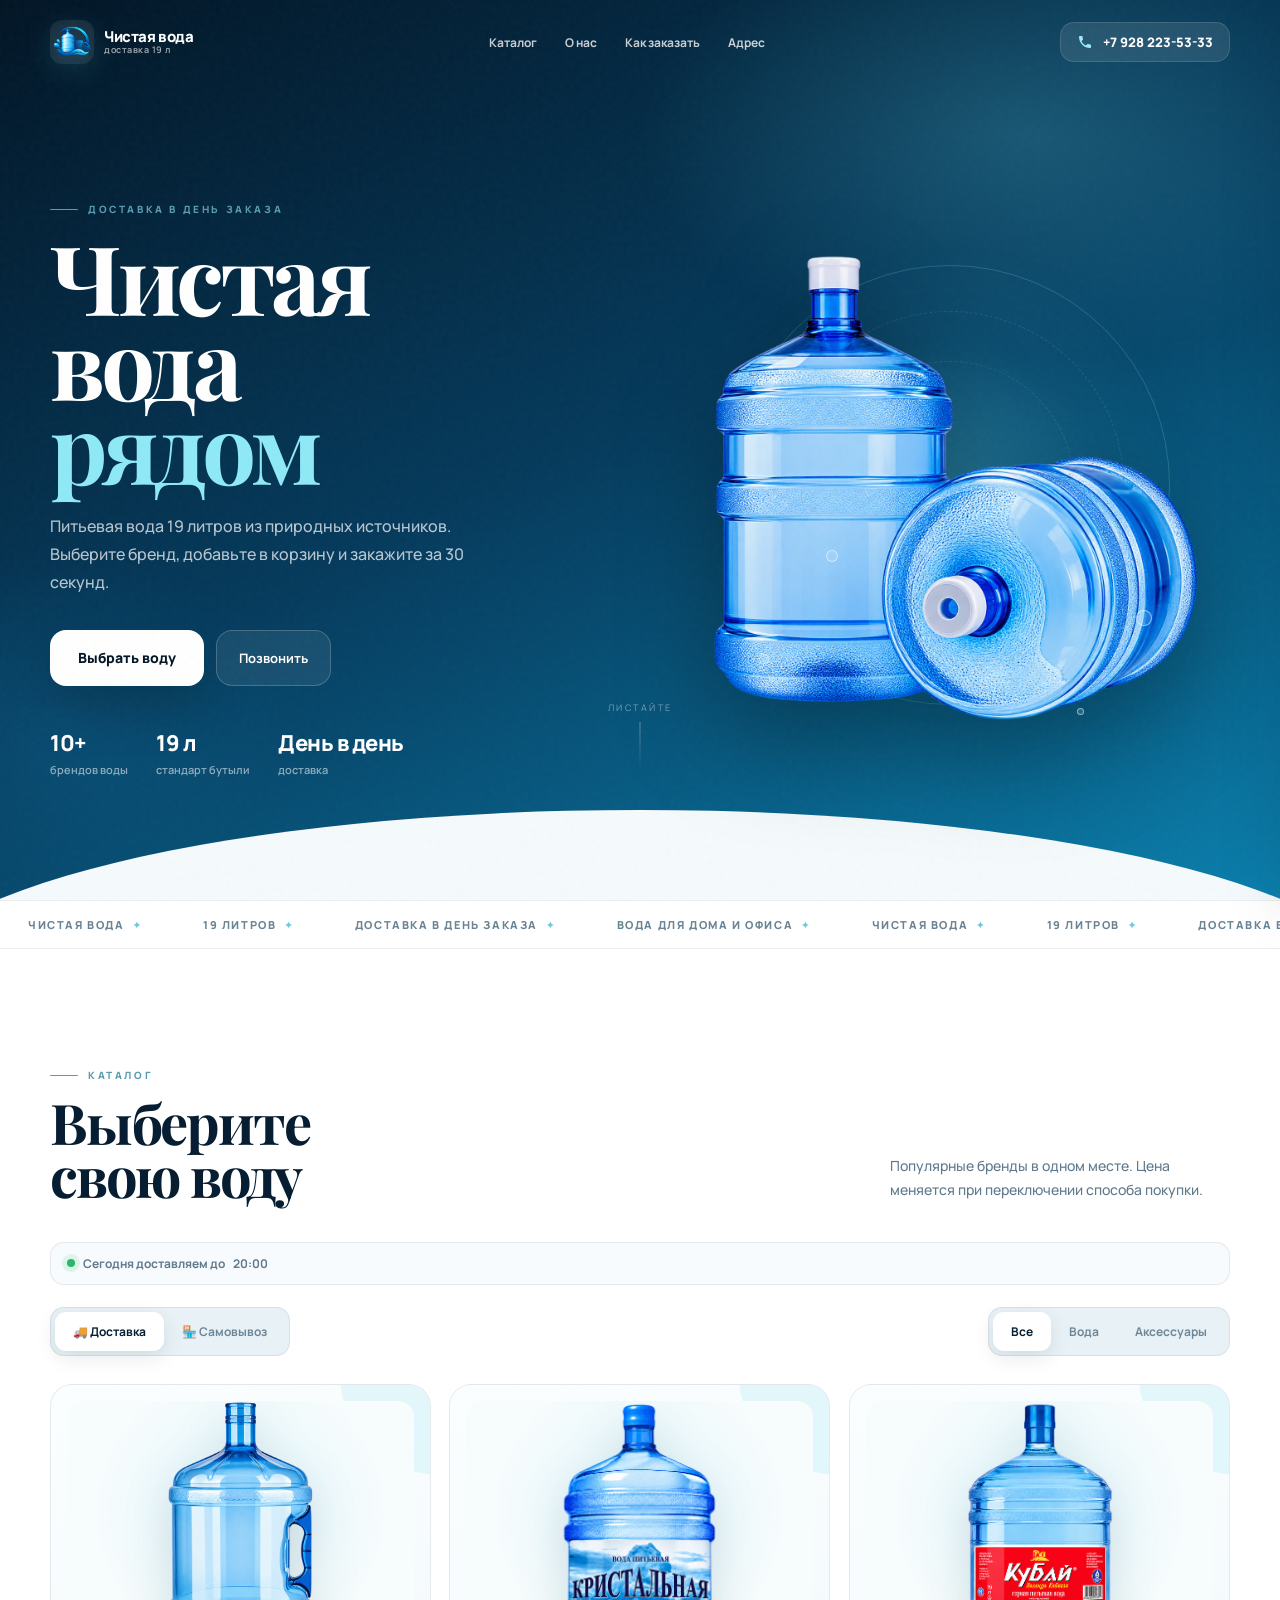
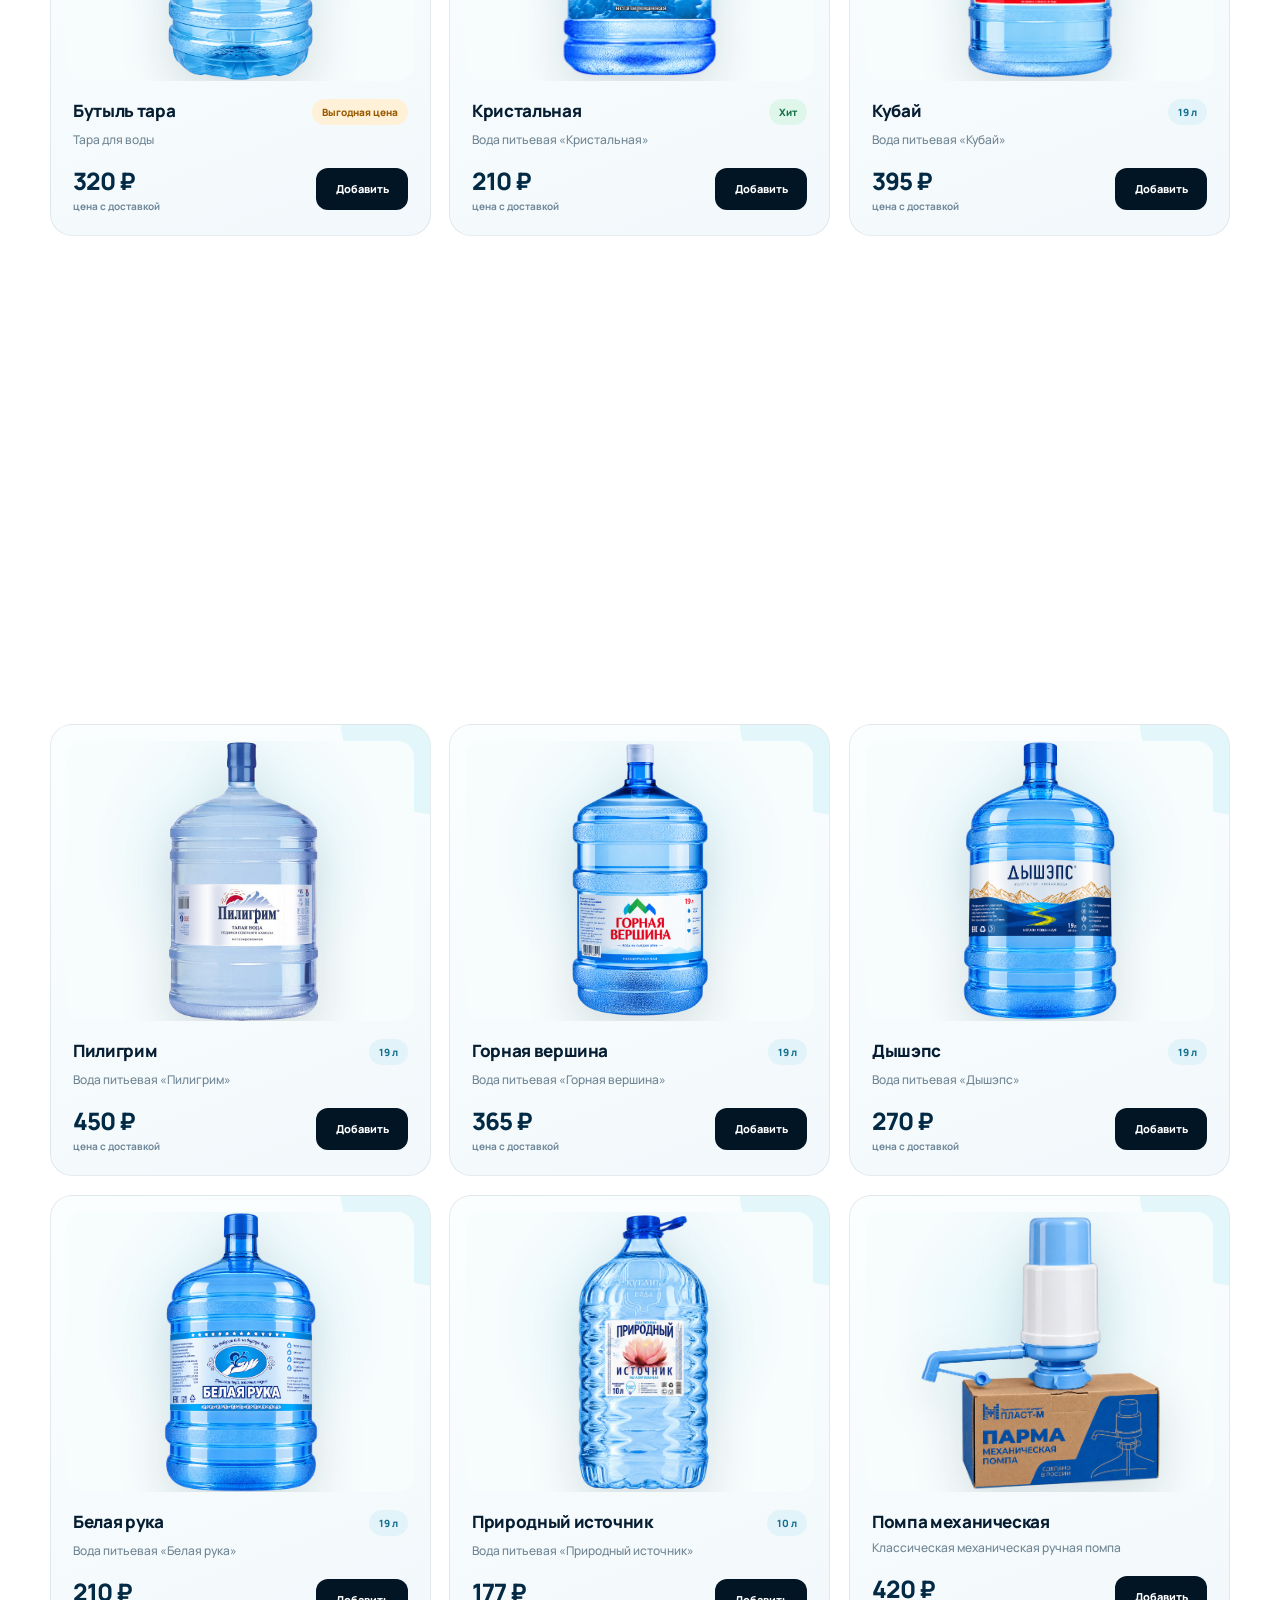
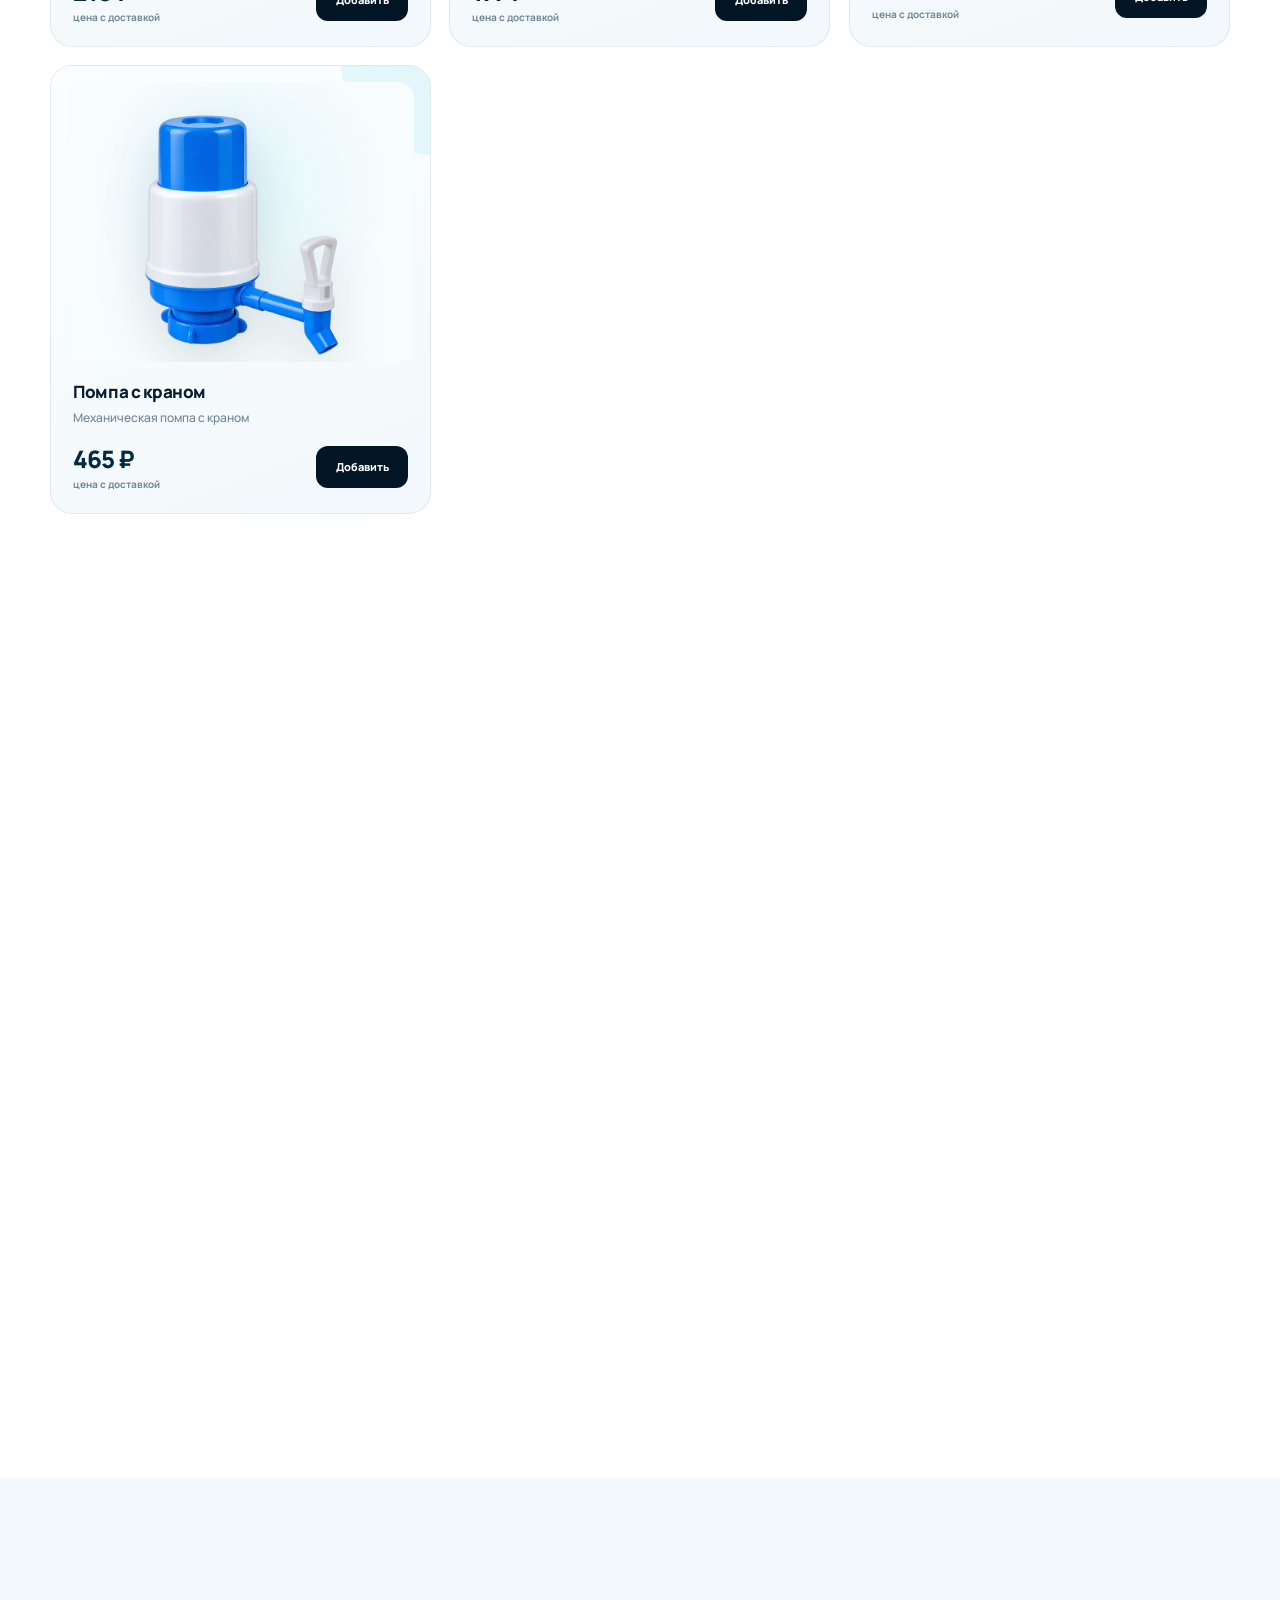
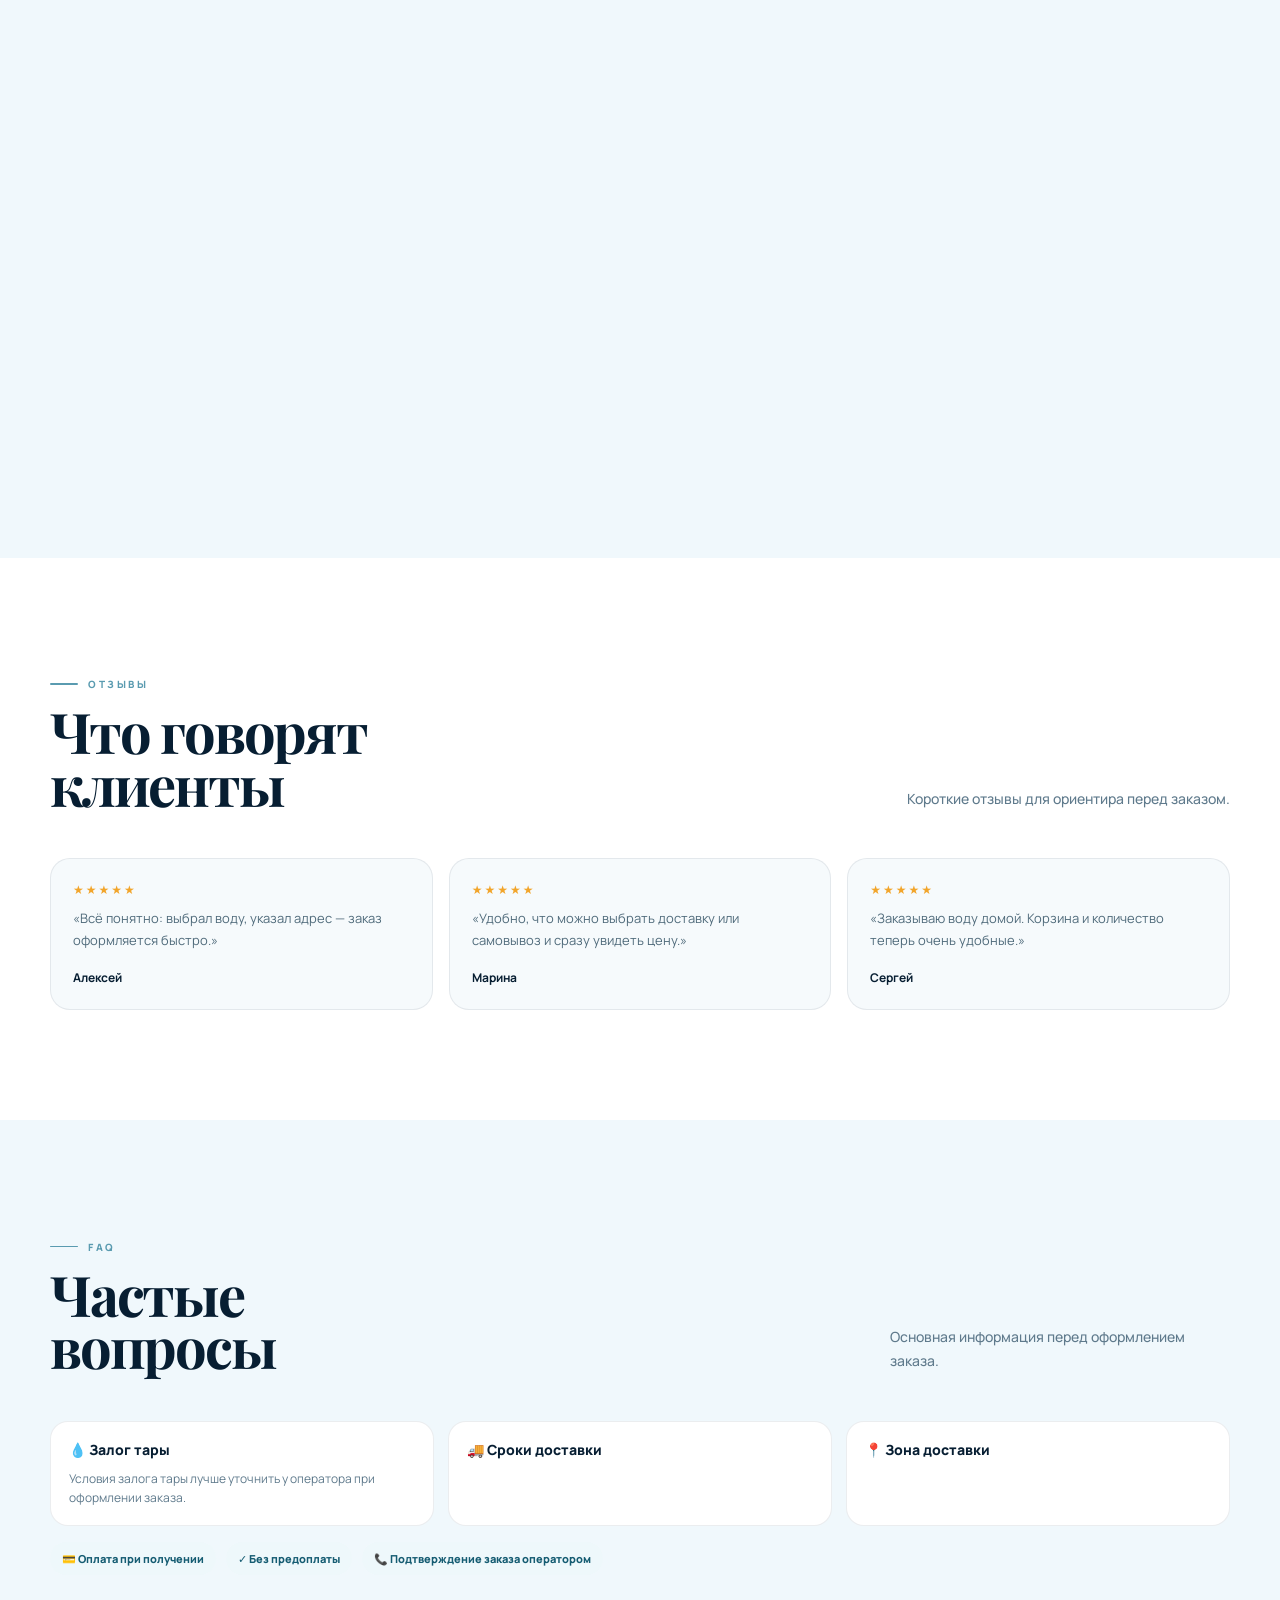
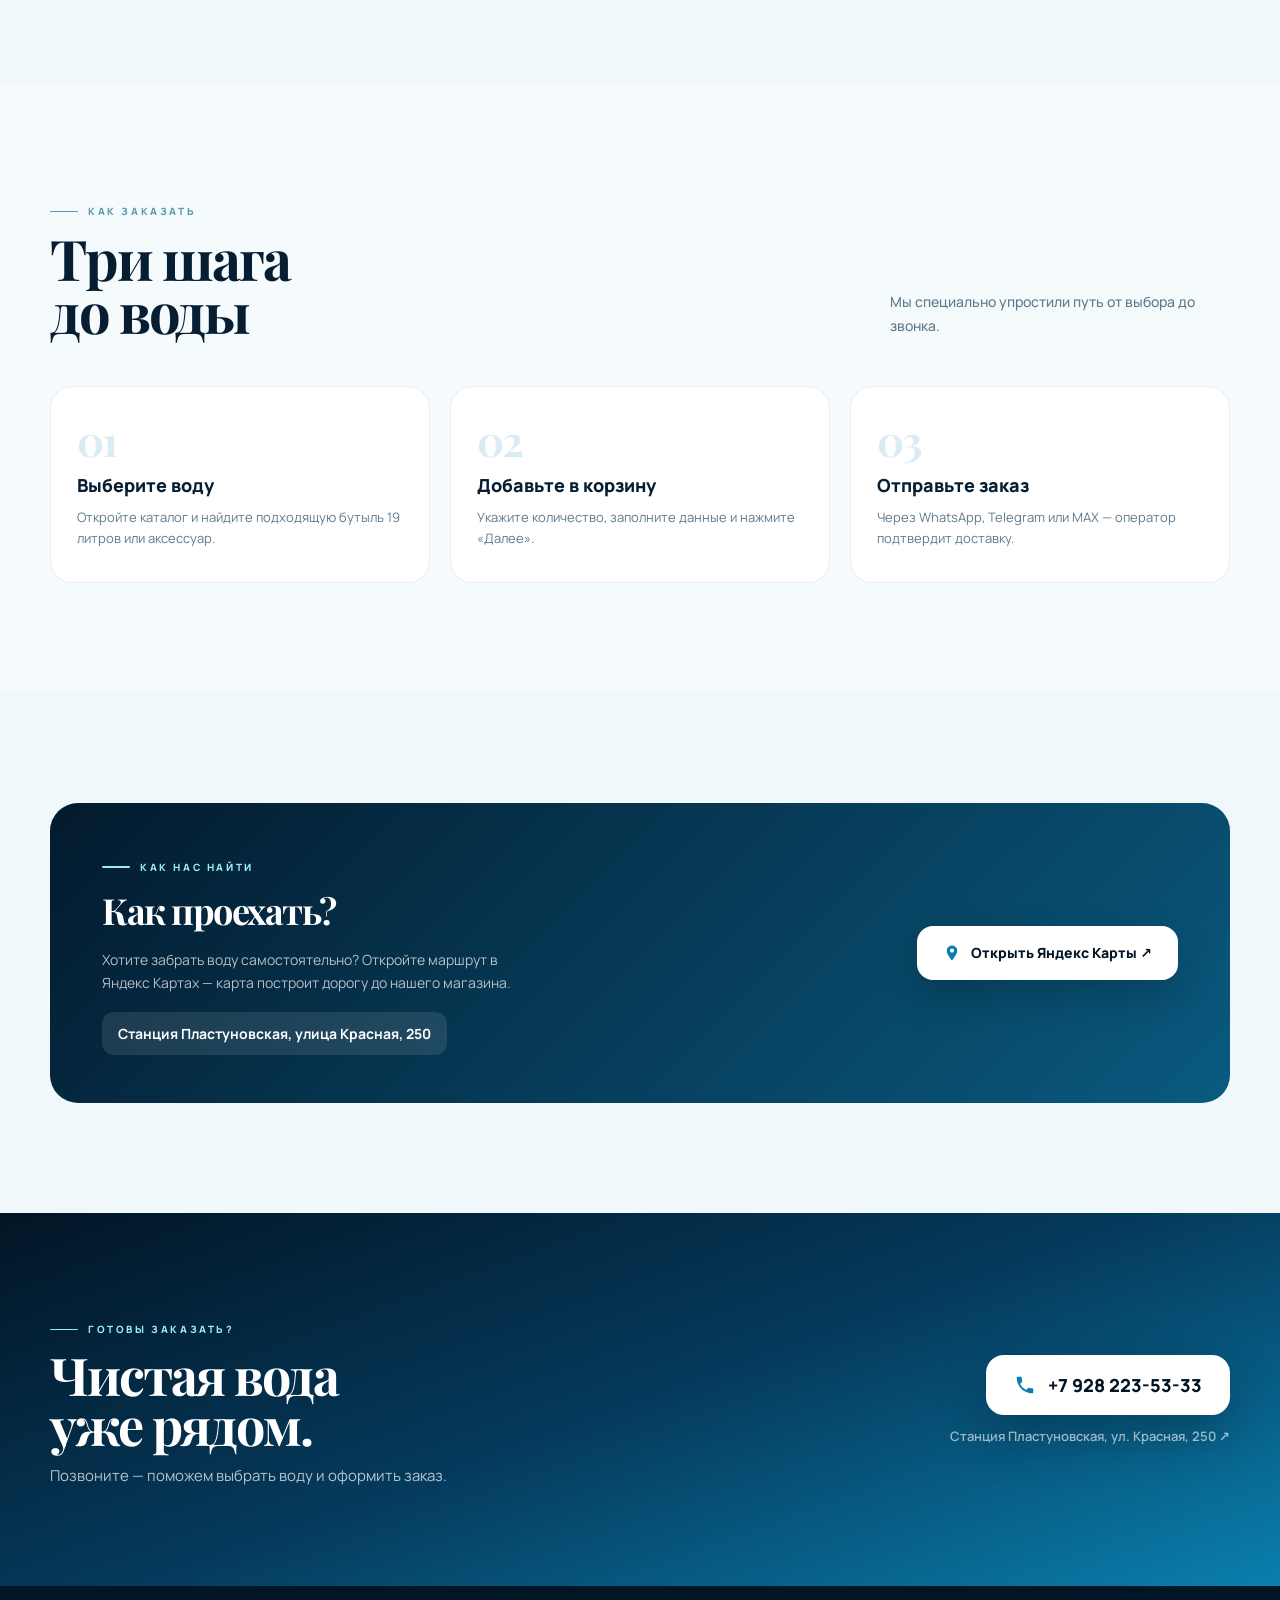
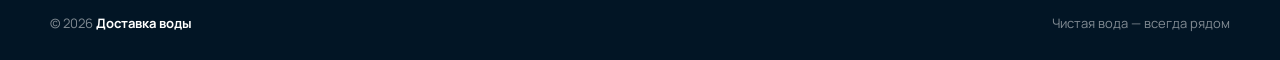
==== index.html @ 28dc0775 "Update index.html" ====
<!doctype html>
<html lang="ru">
<head>
<meta charset="utf-8">
<meta name="viewport" content="width=device-width,initial-scale=1,viewport-fit=cover">
<meta name="theme-color" content="#031a2d">
<meta name="format-detection" content="telephone=yes">
<meta name="mobile-web-app-capable" content="yes">
<meta name="apple-mobile-web-app-capable" content="yes">
<meta name="apple-mobile-web-app-status-bar-style" content="black-translucent">
<meta name="apple-mobile-web-app-title" content="Чистая вода">
<meta name="application-name" content="Чистая вода">
<meta name="msapplication-TileColor" content="#031a2d">

<title>Доставка воды 19 л в Пластуновской — чистая вода рядом</title>
<link rel="icon" type="image/png" sizes="32x32" href="assets/logo.png">
<link rel="manifest" href="manifest.json">
<link rel="apple-touch-icon" href="assets/logo.png">
<meta name="description" content="Доставка питьевой воды 19 литров. Выберите воду и закажите доставку в день заказа.">
<meta property="og:title" content="Доставка питьевой воды 19 л">
<meta property="og:description" content="Выберите воду, соберите корзину и отправьте заказ в WhatsApp, Telegram или MAX.">
<meta property="og:image" content="assets/logo.png">
<link rel="preconnect" href="https://fonts.googleapis.com">
<link rel="preconnect" href="https://fonts.gstatic.com" crossorigin>
<link href="https://fonts.googleapis.com/css2?family=Manrope:wght@400;500;600;700;800&family=Playfair+Display:wght@600;700&display=swap" rel="stylesheet">
<style>
:root{
  --ink:#071e32;
  --muted:#5f7a8c;
  --blue:#0a7fad;
  --cyan:#5fd4e8;
  --deep:#021525;
  --ice:#f0f8fc;
  --line:rgba(7,30,50,.08);
  --white:#fff;
  --glass:rgba(255,255,255,.72);
  --shadow:0 24px 60px rgba(3,30,50,.12);
  --shadow-lg:0 32px 80px rgba(3,30,50,.18);
  --ease:cubic-bezier(.22,1,.36,1);
  --ease-out:cubic-bezier(.16,1,.3,1);
  --radius:22px;
}
*{box-sizing:border-box;margin:0;padding:0}
html{scroll-behavior:smooth}
body{
  font-family:Manrope,system-ui,sans-serif;
  color:var(--ink);
  background:#f5fafc;
  overflow-x:hidden;
  -webkit-font-smoothing:antialiased;
}
a{color:inherit;text-decoration:none}
img{max-width:100%;display:block}
button{font:inherit;cursor:pointer;border:0;background:none}
.noise{
  position:fixed;inset:0;pointer-events:none;z-index:100;opacity:.03;
  background-image:url("data:image/svg+xml,%3Csvg viewBox='0 0 200 200' xmlns='http://www.w3.org/2000/svg'%3E%3Cfilter id='n'%3E%3CfeTurbulence type='fractalNoise' baseFrequency='.85' numOctaves='4' stitchTiles='stitch'/%3E%3C/filter%3E%3Crect width='100%25' height='100%25' filter='url(%23n)'/%3E%3C/svg%3E");
}
.container{width:min(1180px,calc(100% - 40px));margin:auto}
.eyebrow{
  display:inline-flex;gap:10px;align-items:center;
  color:#5a9bb0;font-size:10px;font-weight:800;letter-spacing:2.6px;text-transform:uppercase;
}
.eyebrow:before{content:"";width:28px;height:1.5px;background:currentColor;border-radius:2px}

/* ========== NAV ========== */
.nav{
  position:absolute;z-index:20;top:0;left:0;right:0;
  padding:20px 0;color:#fff;
}
.nav-inner{display:flex;align-items:center;justify-content:space-between;gap:20px}
.logo{
  display:flex;align-items:center;gap:10px;
  font-weight:800;font-size:15px;letter-spacing:-.4px;
}
.logo img{
  width:44px;height:44px;object-fit:contain;
  border-radius:12px;
  filter:drop-shadow(0 6px 16px rgba(95,212,232,.35));
  background:rgba(255,255,255,.08);
}
.logo-text{display:flex;flex-direction:column;line-height:1.15}
.logo-text small{font-size:9px;font-weight:600;opacity:.65;letter-spacing:.5px}
.nav-links{display:flex;gap:28px;font-size:12px;font-weight:700;color:rgba(255,255,255,.78)}
.nav-links a{transition:color .25s}
.nav-links a:hover{color:#fff}
.nav-phone{
  display:inline-flex;align-items:center;gap:10px;
  font-size:13px;font-weight:800;padding:10px 16px;
  border-radius:14px;background:rgba(255,255,255,.1);
  backdrop-filter:blur(12px);border:1px solid rgba(255,255,255,.12);
  transition:background .25s;
}
.nav-phone:hover{background:rgba(255,255,255,.18)}
.nav-phone svg{width:16px;fill:#9debf7}
.nav-phone span{white-space:nowrap}

/* ========== HERO ========== */
.hero{
  min-height:min(920px,100vh);
  position:relative;overflow:hidden;color:#fff;
  background:
    radial-gradient(ellipse 60% 50% at 80% 15%,rgba(95,212,232,.22),transparent 50%),
    radial-gradient(ellipse 40% 40% at 5% 80%,rgba(20,120,170,.25),transparent 45%),
    linear-gradient(155deg,#021525 0%,#053a5c 48%,#0a7fad 100%);
}
.hero:after{
  content:"";position:absolute;left:-8%;right:-8%;bottom:-90px;
  height:180px;background:#f5fafc;
  border-radius:50% 50% 0 0 / 100% 100% 0 0;z-index:2;
}
.hero-grid{
  min-height:min(920px,100vh);
  display:grid;grid-template-columns:1.05fr .95fr;
  align-items:center;padding-top:70px;position:relative;z-index:3;
}
.hero-copy{max-width:580px}
.hero h1{
  font-family:"Playfair Display",serif;
  font-size:clamp(52px,7.5vw,100px);
  line-height:.88;letter-spacing:-4.5px;
  margin:18px 0 24px;
}
.hero h1 em{font-style:normal;color:#8fe9f6}
.hero-lead{
  max-width:460px;color:rgba(255,255,255,.72);
  font-size:16px;line-height:1.75;margin-bottom:34px;font-weight:500;
}
.hero-actions{display:flex;align-items:center;gap:12px;flex-wrap:wrap}
.btn-primary{
  display:inline-flex;align-items:center;justify-content:center;gap:10px;
  min-height:56px;padding:0 28px;border-radius:16px;
  background:#fff;color:var(--deep);font-weight:800;font-size:14px;
  box-shadow:0 20px 50px rgba(0,0,0,.22);
  transition:transform .35s var(--ease),box-shadow .35s;
}
.btn-primary:hover{transform:translateY(-4px);box-shadow:0 28px 60px rgba(0,0,0,.3)}
.btn-secondary{
  display:inline-flex;align-items:center;justify-content:center;
  min-height:56px;padding:0 22px;border-radius:16px;
  border:1px solid rgba(255,255,255,.2);background:rgba(255,255,255,.08);
  backdrop-filter:blur(14px);font-weight:700;font-size:13px;
  transition:background .3s,border-color .3s;
}
.btn-secondary:hover{background:rgba(255,255,255,.15);border-color:rgba(255,255,255,.35)}
.hero-stats{
  display:flex;gap:28px;margin-top:42px;flex-wrap:wrap;
}
.hero-stat{display:flex;flex-direction:column;gap:4px}
.hero-stat b{font-size:22px;font-weight:800;letter-spacing:-.5px}
.hero-stat span{font-size:11px;color:rgba(255,255,255,.55);font-weight:600}

.hero-visual{
  height:640px;position:relative;
  display:flex;align-items:center;justify-content:center;
}
.orb{
  position:absolute;width:500px;height:500px;border-radius:50%;
  background:radial-gradient(circle,rgba(95,212,232,.32),rgba(95,212,232,.06) 42%,transparent 68%);
  filter:blur(4px);animation:breathe 6s ease-in-out infinite;
}
.rings{
  position:absolute;width:440px;height:440px;
  border:1px solid rgba(160,240,255,.18);border-radius:50%;
  animation:spin 22s linear infinite;
}
.rings:before,.rings:after{
  content:"";position:absolute;inset:45px;
  border:1px dashed rgba(160,240,255,.12);border-radius:50%;
}
.rings:after{inset:95px;animation:spin 30s linear infinite reverse}
.hero-bottle{
  position:relative;z-index:3;
  width:min(520px,95%);height:600px;object-fit:contain;
  filter:drop-shadow(0 40px 50px rgba(0,0,0,.32));
  animation:float 6s ease-in-out infinite;
}
.drop{
  position:absolute;z-index:4;border-radius:50%;
  border:1px solid rgba(255,255,255,.5);background:rgba(255,255,255,.12);
  animation:rise 5.5s ease-in infinite;
}
.d1{width:10px;height:10px;left:16%;bottom:22%;animation-delay:.3s}
.d2{width:16px;height:16px;right:14%;bottom:28%;animation-delay:1.6s}
.d3{width:7px;height:7px;right:26%;bottom:14%;animation-delay:2.9s}
.d4{width:12px;height:12px;left:28%;bottom:38%;animation-delay:4.1s}
.scroll-hint{
  position:absolute;z-index:5;bottom:130px;left:50%;transform:translateX(-50%);
  font-size:9px;letter-spacing:2.5px;color:rgba(255,255,255,.45);text-transform:uppercase;
  display:flex;flex-direction:column;align-items:center;gap:8px;
}
.scroll-hint:after{
  content:"";width:1px;height:48px;
  background:linear-gradient(#fff,transparent);opacity:.35;
}

/* ========== TICKER ========== */
.ticker{
  background:#fff;border-bottom:1px solid var(--line);border-top:1px solid var(--line);
  overflow:hidden;white-space:nowrap;
}
.ticker-track{display:flex;width:max-content;animation:marquee 28s linear infinite}
.ticker span{
  padding:16px 28px;font-size:11px;font-weight:800;letter-spacing:1.6px;color:#6a8494;
}
.ticker i{font-style:normal;color:#6bc9db;margin:0 4px}

/* ========== SECTIONS ========== */
section{padding:110px 0}
.section-head{
  display:flex;justify-content:space-between;align-items:flex-end;gap:32px;margin-bottom:48px;
}
.section-head h2{
  font-family:"Playfair Display",serif;
  font-size:clamp(36px,4.8vw,56px);line-height:.94;letter-spacing:-2.2px;margin-top:14px;
}
.section-head p{max-width:340px;color:var(--muted);font-size:14px;line-height:1.7;font-weight:500}

/* ========== SWITCHES ========== */
.controls{display:flex;flex-wrap:wrap;gap:12px;align-items:center;margin-bottom:28px}
.switch{
  display:flex;padding:4px;background:#e8f2f6;border:1px solid var(--line);
  border-radius:14px;width:max-content;
}
.switch button{
  border:0;background:transparent;color:#6e8798;padding:11px 18px;
  border-radius:11px;font:700 12px Manrope;transition:.25s;white-space:nowrap;
}
.switch button.active{
  background:#fff;color:var(--ink);
  box-shadow:0 6px 20px rgba(7,30,50,.1);
}
.cat-switch{margin-left:auto}

/* ========== PRODUCTS GRID ========== */
.products{background:#fff}
.grid{
  display:grid;grid-template-columns:repeat(3,1fr);gap:18px;
}
.card{
  position:relative;
  background:linear-gradient(160deg,#fbfeff 0%,#f2f8fb 100%);
  border:1px solid var(--line);border-radius:var(--radius);
  padding:16px;overflow:hidden;
  transition:transform .4s var(--ease),box-shadow .4s;
  will-change:transform;
}
.card:hover{
  transform:translateY(-10px);
  box-shadow:var(--shadow-lg);
}
.card:before{
  content:"";position:absolute;width:200px;height:200px;right:-110px;top:-110px;
  border-radius:50%;background:rgba(95,212,232,.14);
  transition:transform .5s var(--ease);
}
.card:hover:before{transform:scale(1.3)}
.photo{
  height:280px;border-radius:16px;
  background:radial-gradient(circle at 50% 40%,#e0f6fb,transparent 60%),#f7fcfd;
  display:flex;align-items:center;justify-content:center;overflow:hidden;
  position:relative;
}
.photo img{
  width:100%;height:100%;object-fit:contain;
  filter:drop-shadow(0 18px 24px rgba(4,40,60,.14));
  transition:transform .55s var(--ease);
}
.card:hover .photo img{transform:scale(1.06) translateY(-8px)}
.card-body{padding:18px 6px 6px}
.card-top{display:flex;justify-content:space-between;align-items:flex-start;gap:10px}
.card h3{font-size:17px;letter-spacing:-.35px;font-weight:800}
.badge{
  font-size:10px;font-weight:800;color:#157090;
  background:#e2f4f9;padding:6px 10px;border-radius:99px;flex-shrink:0;
}
.desc{font-size:12px;color:#6e8492;margin:6px 0 16px;line-height:1.45;font-weight:500}
.buy{display:flex;align-items:center;justify-content:space-between;gap:12px}
.price{
  font-size:24px;font-weight:800;letter-spacing:-1px;
  transition:color .3s;
}
.price.pulse{animation:pricePulse .45s var(--ease)}
.add,.qty-step{
  display:inline-flex;align-items:center;justify-content:center;
  min-width:92px;height:42px;border-radius:12px;
  background:var(--deep);color:#fff;font-size:11px;font-weight:800;
  transition:background .25s,transform .2s;
}
.add:hover{background:var(--blue);transform:scale(1.03)}
.qty-step{min-width:auto;overflow:hidden;padding:0}
.qty-step button{
  width:38px;height:42px;color:#fff;font-size:18px;font-weight:600;
  transition:background .2s;
}
.qty-step button:hover{background:rgba(255,255,255,.15)}
.qty-step b{min-width:28px;text-align:center;font-size:13px}

/* ========== FEATURED ========== */
.signature{padding:0 0 110px;background:#fff}
.signature-box{
  display:grid;grid-template-columns:1fr 1fr;gap:40px;align-items:center;
  background:linear-gradient(135deg,#031a2d 0%,#0a4a6e 55%,#0c8ab0 100%);
  border-radius:32px;padding:60px;color:#fff;overflow:hidden;position:relative;
}
.signature-box:before{
  content:"";position:absolute;width:400px;height:400px;right:-80px;top:-100px;
  border-radius:50%;background:rgba(95,212,232,.15);filter:blur(20px);
}
.signature-copy{position:relative;z-index:2}
.signature-copy h2{
  font-family:"Playfair Display",serif;
  font-size:clamp(36px,4vw,52px);line-height:.95;letter-spacing:-2px;margin:14px 0 18px;
}
.signature-copy h2 span{color:#8fe9f6}
.signature-copy p{color:rgba(255,255,255,.7);font-size:15px;line-height:1.7;max-width:360px;margin-bottom:24px}
.chips{display:flex;gap:10px;flex-wrap:wrap;margin-bottom:8px}
.chip{
  font-size:11px;font-weight:700;padding:8px 14px;border-radius:99px;
  background:rgba(255,255,255,.12);border:1px solid rgba(255,255,255,.15);
}
.signature-visual{
  position:relative;z-index:2;
  display:flex;justify-content:center;align-items:center;
}
.signature-visual img{
  max-height:420px;filter:drop-shadow(0 30px 40px rgba(0,0,0,.35));
  animation:float 7s ease-in-out infinite;
}

/* ========== ADVANTAGES ========== */
.advantages{background:var(--ice)}
.adv-grid{display:grid;grid-template-columns:repeat(4,1fr);gap:16px}
.adv{
  background:#fff;border:1px solid var(--line);border-radius:20px;
  padding:28px 22px;transition:transform .35s var(--ease),box-shadow .35s;
}
.adv:hover{transform:translateY(-6px);box-shadow:var(--shadow)}
.adv .icon{
  width:48px;height:48px;border-radius:14px;
  background:linear-gradient(145deg,#e8f7fb,#d0eef6);
  display:flex;align-items:center;justify-content:center;margin-bottom:18px;
}
.adv .icon svg{width:22px;height:22px;fill:var(--blue)}
.adv h3{font-size:16px;font-weight:800;margin-bottom:8px;letter-spacing:-.3px}
.adv p{font-size:13px;color:var(--muted);line-height:1.6;font-weight:500}

/* ========== HOW ========== */
.how .steps{display:grid;grid-template-columns:repeat(3,1fr);gap:20px}
.step{
  background:#fff;border:1px solid var(--line);border-radius:22px;
  padding:32px 26px;position:relative;overflow:hidden;
  transition:transform .35s var(--ease);
}
.step:hover{transform:translateY(-6px)}
.step .num{
  font-family:"Playfair Display",serif;font-size:42px;font-weight:700;
  color:rgba(10,127,173,.15);letter-spacing:-2px;margin-bottom:12px;
  line-height:1;
}
.step h3{font-size:18px;font-weight:800;margin-bottom:10px}
.step p{font-size:13px;color:var(--muted);line-height:1.65}

/* ========== ROUTE ========== */
.route{background:var(--ice)}
.route-box{
  display:flex;align-items:center;justify-content:space-between;gap:30px;
  background:linear-gradient(135deg,#031a2d,#0a5a80);
  border-radius:28px;padding:48px 52px;color:#fff;
}
.route-copy h2{
  font-family:"Playfair Display",serif;font-size:36px;letter-spacing:-1.5px;margin:12px 0 14px;
}
.route-copy p{color:rgba(255,255,255,.7);font-size:14px;line-height:1.65;max-width:420px}
.route-address{
  margin-top:18px;font-size:14px;font-weight:700;
  padding:12px 16px;background:rgba(255,255,255,.1);border-radius:12px;
  display:inline-block;
}
.route-button{
  display:inline-flex;align-items:center;gap:10px;
  min-height:54px;padding:0 26px;border-radius:16px;
  background:#fff;color:var(--deep);font-weight:800;font-size:14px;
  box-shadow:0 16px 40px rgba(0,0,0,.2);transition:transform .3s;
  flex-shrink:0;
}
.route-button:hover{transform:translateY(-3px)}
.route-button svg{width:18px;fill:var(--blue)}

/* ========== CTA ========== */
.cta{
  background:linear-gradient(160deg,#021525 0%,#053a5c 50%,#0a7fad 100%);
  color:#fff;padding:100px 0;
}
.cta-inner{display:flex;align-items:center;justify-content:space-between;gap:40px}
.cta h2{
  font-family:"Playfair Display",serif;
  font-size:clamp(36px,4.5vw,52px);letter-spacing:-2px;line-height:.95;margin:14px 0 16px;
}
.cta p{color:rgba(255,255,255,.7);font-size:15px}
.cta-actions{display:flex;flex-direction:column;gap:12px;align-items:flex-end}
.big-phone{
  display:inline-flex;align-items:center;gap:12px;
  min-height:60px;padding:0 28px;border-radius:18px;
  background:#fff;color:var(--deep);font-weight:800;font-size:18px;
  box-shadow:0 20px 50px rgba(0,0,0,.25);transition:transform .3s;
}
.big-phone:hover{transform:translateY(-3px)}
.big-phone svg{width:22px;fill:var(--blue)}
.cta .address{font-size:13px;color:rgba(255,255,255,.6);font-weight:600}

/* ========== FOOTER ========== */
footer{
  background:var(--deep);color:rgba(255,255,255,.5);
  padding:28px 0;font-size:13px;
}
.footer-inner{display:flex;justify-content:space-between;align-items:center}
footer strong{color:#fff}

/* ========== CART FAB ========== */
.cart-fab{
  position:fixed;right:22px;bottom:22px;z-index:45;
  width:60px;height:60px;border-radius:50%;
  background:var(--deep);color:#fff;
  display:none;align-items:center;justify-content:center;
  box-shadow:0 14px 40px rgba(3,30,50,.35);
  transition:transform .3s,background .25s,box-shadow .3s;
  -webkit-tap-highlight-color:transparent;
}
.cart-fab.has-items{display:flex;animation:cartPop .5s var(--ease) both}
.cart-fab:hover{transform:scale(1.08);background:var(--blue)}
.cart-fab svg{width:26px;height:26px;fill:none;stroke:currentColor;stroke-width:1.9;stroke-linecap:round;stroke-linejoin:round}
.cart-fab .fab-count{
  position:absolute;right:-2px;top:-4px;
  min-width:22px;height:22px;padding:0 6px;border-radius:99px;
  background:#fff;color:var(--blue);font-size:11px;font-weight:800;
  display:flex;align-items:center;justify-content:center;
  box-shadow:0 4px 14px rgba(3,30,50,.2);
}

/* ========== CART PANEL ========== */
.cart-backdrop{
  position:fixed;inset:0;background:rgba(2,20,35,.5);
  backdrop-filter:blur(4px);z-index:50;
  opacity:0;pointer-events:none;transition:opacity .3s;
}
.cart-backdrop.open{opacity:1;pointer-events:auto}
.cart-panel{
  position:fixed;right:0;top:0;bottom:0;width:min(440px,100%);
  background:#fff;z-index:55;
  transform:translateX(105%);transition:transform .4s var(--ease-out);
  display:flex;flex-direction:column;
  box-shadow:-20px 0 60px rgba(3,30,50,.15);
}
.cart-panel.open{transform:translateX(0)}
.cart-header{
  display:flex;align-items:center;justify-content:space-between;
  padding:22px 24px;border-bottom:1px solid var(--line);
}
.cart-header h3{font-size:18px;font-weight:800}
.cart-close-btn{
  width:36px;height:36px;border-radius:10px;background:#eef5f8;
  display:flex;align-items:center;justify-content:center;font-size:20px;color:var(--ink);
  transition:background .2s;
}
.cart-close-btn:hover{background:#dde8ee}
.cart-body{flex:1;overflow-y:auto;padding:20px 24px}
.cart-product{
  display:flex;align-items:center;justify-content:space-between;gap:12px;
  padding:14px 0;border-bottom:1px solid #eef3f6;
}
.cart-product-left{display:flex;align-items:center;gap:12px;min-width:0;flex:1}
.cart-product-thumb{
  width:52px;height:52px;border-radius:12px;object-fit:contain;
  background:#f0f7fa;flex-shrink:0;
}
.cart-product-main{min-width:0}
.cart-product-main b{display:block;font-size:14px;font-weight:700;margin-bottom:3px;white-space:nowrap;overflow:hidden;text-overflow:ellipsis}
.cart-product-main span{font-size:12px;color:var(--muted)}
.cart-product-right{display:flex;align-items:center;gap:10px;flex-shrink:0}
.cart-product strong{font-size:15px;font-weight:800;white-space:nowrap}
.cart-remove{
  width:32px;height:32px;border-radius:10px;
  background:#f0f4f7;color:#8a9eab;
  display:flex;align-items:center;justify-content:center;
  font-size:16px;transition:background .2s,color .2s;
  flex-shrink:0;
}
.cart-remove:hover{background:#ffe8e8;color:#d33}
.cart-empty{text-align:center;padding:40px 20px;color:var(--muted);font-size:14px}
.cart-summary{
  display:flex;justify-content:space-between;align-items:center;
  padding:18px 0 8px;font-size:15px;font-weight:700;
}
.cart-summary b{font-size:22px;font-weight:800}
.cart-next-btn{
  width:100%;min-height:52px;border-radius:14px;
  background:var(--deep);color:#fff;font-weight:800;font-size:14px;
  margin-top:12px;transition:background .25s;
}
.cart-next-btn:hover{background:var(--blue)}
.cart-next-btn:disabled{opacity:.4;cursor:not-allowed}
.cart-back-btn{
  display:inline-flex;align-items:center;gap:6px;
  font-size:13px;font-weight:700;color:var(--muted);margin-bottom:16px;
  transition:color .2s;
}
.cart-back-btn:hover{color:var(--ink)}
.details-total{font-size:15px;margin-bottom:18px;color:var(--muted)}
.details-total b{color:var(--ink);font-size:18px}
.order-fields{display:flex;flex-direction:column;gap:14px}
.order-field label{
  display:block;font-size:11px;font-weight:800;color:#6c8491;
  margin-bottom:6px;letter-spacing:.3px;
}
.order-field label span{font-weight:600;color:#9aaab2}
.order-field input,.order-field select{
  width:100%;min-height:48px;border:1.5px solid #d5e0e7;border-radius:12px;
  padding:0 14px;font-size:14px;font-family:inherit;color:var(--ink);
  background:#fff;outline:none;transition:border-color .2s,box-shadow .2s;
}
.order-field input:focus,.order-field select:focus{
  border-color:#7fb8cc;box-shadow:0 0 0 3px rgba(45,169,208,.12);
}
.order-field input::placeholder{color:#9aaab2}
.messenger-row{
  display:grid;grid-template-columns:repeat(3,1fr);gap:8px;margin-top:20px;
}
.msg-btn{
  display:flex;align-items:center;justify-content:center;gap:6px;
  min-height:48px;border-radius:12px;color:#fff;font-size:12px;font-weight:800;
  transition:transform .25s,filter .25s;
}
.msg-btn:hover{transform:translateY(-2px);filter:brightness(1.08)}
.msg-btn svg{width:16px;height:16px;fill:currentColor}
.msg-wa{background:#25d366}
.msg-tg{background:#229ed9}
.msg-max{background:#1fa855}

/* ========== TOAST ========== */
#toast{
  position:fixed;bottom:100px;left:50%;transform:translateX(-50%) translateY(20px);
  background:var(--deep);color:#fff;padding:14px 24px;border-radius:14px;
  font-size:13px;font-weight:700;z-index:80;
  box-shadow:0 16px 40px rgba(0,0,0,.25);
  opacity:0;pointer-events:none;transition:opacity .3s,transform .3s;
  max-width:min(360px,90vw);text-align:center;
}
#toast.show{opacity:1;transform:translateX(-50%) translateY(0)}

/* ========== FLY ANIMATION ========== */
.fly-item{
  position:fixed;z-index:90;pointer-events:none;
  width:48px;height:48px;border-radius:12px;
  background:var(--cyan);opacity:.85;
  transition:transform .7s var(--ease-out),opacity .7s;
}

/* ========== REVEAL ========== */
.reveal{
  opacity:0;transform:translateY(28px);
  transition:opacity .7s var(--ease-out),transform .7s var(--ease-out);
}
.reveal.visible{opacity:1;transform:translateY(0)}
.delay1{transition-delay:.08s}
.delay2{transition-delay:.16s}
.delay3{transition-delay:.24s}

/* ========== KEYFRAMES ========== */
@keyframes float{
  0%,100%{transform:translateY(0)}
  50%{transform:translateY(-18px)}
}
@keyframes breathe{
  0%,100%{transform:scale(1);opacity:1}
  50%{transform:scale(1.08);opacity:.85}
}
@keyframes spin{to{transform:rotate(360deg)}}
@keyframes rise{
  0%{transform:translateY(0) scale(1);opacity:.7}
  100%{transform:translateY(-120px) scale(.4);opacity:0}
}
@keyframes marquee{to{transform:translateX(-50%)}}
@keyframes cartPop{
  0%{opacity:0;transform:scale(.5)}
  70%{transform:scale(1.12)}
  100%{opacity:1;transform:scale(1)}
}
@keyframes pricePulse{
  0%{transform:scale(1)}
  40%{transform:scale(1.12);color:var(--blue)}
  100%{transform:scale(1)}
}

/* ========== RESPONSIVE ========== */
@media(max-width:980px){
  .hero:after{bottom:-50px;height:100px}
  .hero-grid{grid-template-columns:1fr;min-height:auto;padding:90px 0 70px;gap:10px}
  .hero-visual{height:380px;order:-1}
  .hero-bottle{height:360px}
  .orb{width:300px;height:300px}
  .rings{width:270px;height:270px}
  .hero-copy{text-align:center;max-width:100%}
  .hero-lead{margin-left:auto;margin-right:auto}
  .hero-actions{justify-content:center}
  .hero-stats{justify-content:center;margin-top:32px;padding-bottom:8px}
  .grid{grid-template-columns:repeat(2,1fr);gap:12px}
  .adv-grid{grid-template-columns:repeat(2,1fr)}
  .how .steps{grid-template-columns:1fr}
  .signature-box{grid-template-columns:1fr;padding:36px 24px;text-align:center}
  .signature-visual img{max-height:280px}
  .chips{justify-content:center}
  .route-box{flex-direction:column;text-align:center;padding:32px 24px}
  .cta-inner{flex-direction:column;text-align:center}
  .cta-actions{align-items:center}
  .section-head{flex-direction:column;align-items:flex-start;gap:16px}
  .nav-links{display:none}
  .nav-phone span{display:none}
  .nav-phone{padding:10px 12px}
  section{padding:70px 0}
}
@media(max-width:600px){
  .container{width:calc(100% - 24px)}
  .nav{padding:14px 0}
  .logo img{width:38px;height:38px}
  .logo-text{font-size:13px}
  .grid{grid-template-columns:1fr;gap:14px}
  .adv-grid{grid-template-columns:1fr}
  .hero{min-height:auto}
  .hero:after{bottom:-40px;height:80px}
  .hero-grid{padding:80px 0 56px}
  .hero-visual{height:300px}
  .hero-bottle{height:290px;width:min(320px,90%)}
  .orb{width:240px;height:240px}
  .rings{width:210px;height:210px}
  .hero h1{font-size:clamp(40px,11vw,52px);letter-spacing:-2px;margin:14px 0 16px}
  .hero-lead{font-size:14px;margin-bottom:24px}
  .btn-primary,.btn-secondary{min-height:50px;font-size:13px;padding:0 20px}
  .hero-stats{
    gap:12px;margin-top:24px;padding-bottom:12px;
    display:flex;flex-wrap:wrap;justify-content:center;
  }
  .hero-stat{min-width:90px}
  .hero-stat b{font-size:17px}
  .hero-stat span{font-size:10px;line-height:1.3}
  .scroll-hint{display:none}
  .controls{flex-direction:column;align-items:stretch;gap:10px}
  .cat-switch{margin-left:0}
  .switch{width:100%}
  .switch button{flex:1;text-align:center;padding:12px 10px;font-size:12px}
  .photo{height:220px}
  .card{padding:12px;border-radius:18px}
  .card h3{font-size:16px}
  .price{font-size:20px}
  .add,.qty-step{min-width:84px;height:40px}
  .section-head h2{font-size:clamp(30px,8vw,40px)}
  .section-head p{font-size:13px}
  .signature-box{padding:28px 20px;border-radius:24px}
  .signature-copy h2{font-size:28px}
  .adv{padding:22px 18px}
  .step{padding:24px 20px}
  .route-box{padding:28px 20px;border-radius:22px}
  .route-copy h2{font-size:28px}
  .cta{padding:60px 0}
  .cta h2{font-size:30px}
  .big-phone{font-size:16px;min-height:54px;padding:0 22px}
  .cart-fab{right:16px;bottom:16px;width:56px;height:56px}
  .cart-panel{width:100%;border-radius:20px 20px 0 0}
  .cart-header{padding:18px 18px}
  .cart-body{padding:16px 18px}
  .messenger-row{gap:6px}
  .msg-btn{font-size:11px;min-height:46px;padding:0 6px}
  .order-field input,.order-field select{min-height:50px;font-size:15px;border-radius:14px}
  footer .footer-inner{flex-direction:column;gap:8px;text-align:center}
}
@media(min-width:981px){
  .cart-fab{display:none!important}
  .cart-fab.has-items{display:flex!important}
}

/* ===== UX / CONVERSION ENHANCEMENTS ===== */
.catalog-info{
  display:flex;align-items:center;justify-content:space-between;gap:14px;
  margin:-8px 0 22px;padding:12px 16px;border:1px solid var(--line);
  border-radius:14px;background:#f7fbfd;color:var(--muted);font-size:12px;font-weight:700;
}
.delivery-live{display:flex;align-items:center;gap:8px}
.delivery-live:before{
  content:"";width:8px;height:8px;border-radius:50%;background:#28b86b;
  box-shadow:0 0 0 5px rgba(40,184,107,.12);animation:liveDot 1.8s infinite;
}
.store-address{
  display:none;align-items:center;gap:8px;padding:10px 13px;border-radius:12px;
  background:#eaf7fb;color:#12637b;font-size:12px;font-weight:800;
}
.store-address.show{display:flex}
.price-caption{
  display:block;margin-top:2px;font-size:10px;color:#6e8798;font-weight:700;
  transition:opacity .2s,transform .2s;
}
.price-caption.pulse-caption{animation:captionPulse .45s var(--ease)}
.price-wrap{min-width:0}
.price{color:#032a45}
.card .badge.badge-hit{background:#dff7eb;color:#157047}
.card .badge.badge-deal{background:#fff0d8;color:#9a5b00}
.combo{
  margin-top:30px;padding:22px;border-radius:22px;
  background:linear-gradient(135deg,#f0f9fc,#fff);border:1px solid var(--line);
}
.combo-head{display:flex;justify-content:space-between;align-items:end;gap:15px;margin-bottom:16px}
.combo h3{font-size:20px;font-weight:800}
.combo p{font-size:12px;color:var(--muted)}
.combo-list{display:grid;grid-template-columns:repeat(3,1fr);gap:10px}
.combo-item{
  display:flex;align-items:center;gap:10px;padding:12px;border-radius:14px;
  background:#fff;border:1px solid var(--line);font-size:12px;font-weight:800;
}
.combo-item img{width:42px;height:42px;object-fit:contain;background:#f4fafc;border-radius:10px}
.social-proof{background:#fff}
.reviews-grid{display:grid;grid-template-columns:repeat(3,1fr);gap:16px}
.review{
  background:#f6fafc;border:1px solid var(--line);border-radius:20px;padding:22px;
}
.review-stars{color:#f2a52b;letter-spacing:2px;font-size:12px;margin-bottom:10px}
.review p{font-size:13px;line-height:1.65;color:#506b7b;margin-bottom:14px}
.review b{font-size:12px}
.faq{background:var(--ice)}
.faq-grid{display:grid;grid-template-columns:repeat(3,1fr);gap:14px}
.faq-item{
  background:#fff;border:1px solid var(--line);border-radius:18px;padding:18px;
}
.faq-item summary{cursor:pointer;font-size:14px;font-weight:800;list-style:none}
.faq-item summary::-webkit-details-marker{display:none}
.faq-item p{padding-top:10px;font-size:12px;line-height:1.6;color:var(--muted)}
.trust-row{
  display:flex;flex-wrap:wrap;gap:10px;margin-top:16px;
}
.trust-pill{
  display:inline-flex;align-items:center;gap:7px;padding:9px 12px;border-radius:99px;
  background:#eef8fb;color:#155c72;font-size:11px;font-weight:800;
}
.cart-clear{
  display:none;margin:0 0 10px;color:#b64b4b;font-size:12px;font-weight:800;
  text-align:right;
}
.cart-clear.show{display:block}
.cart-qty{
  display:inline-flex;align-items:center;gap:0;margin-top:6px;border-radius:10px;
  overflow:hidden;background:#edf4f7;
}
.cart-qty button{width:28px;height:28px;color:var(--ink);font-size:17px;font-weight:800}
.cart-qty b{min-width:28px;text-align:center;font-size:12px}
.order-phone-wrap{position:relative}
.phone-hint{font-size:10px;color:var(--muted);margin-top:5px}
.order-success{
  position:fixed;inset:0;z-index:100;background:rgba(2,21,37,.72);backdrop-filter:blur(10px);
  display:flex;align-items:center;justify-content:center;padding:20px;opacity:0;
  pointer-events:none;transition:opacity .3s;
}
.order-success.show{opacity:1;pointer-events:auto}
.success-card{
  width:min(430px,100%);background:#fff;border-radius:28px;padding:34px 26px;text-align:center;
  box-shadow:0 30px 90px rgba(0,0,0,.3)
}
.success-icon{
  width:66px;height:66px;border-radius:50%;display:flex;align-items:center;justify-content:center;
  margin:0 auto 18px;background:#e3f8ec;color:#169453;font-size:30px;font-weight:900
}
.success-card h3{font-size:24px;margin-bottom:8px}
.success-card p{font-size:13px;color:var(--muted);line-height:1.6;margin-bottom:20px}
.success-actions{display:flex;gap:9px;justify-content:center}
.success-actions a,.success-actions button{
  min-height:48px;padding:0 18px;border-radius:13px;font-size:12px;font-weight:800
}
.success-call{background:var(--deep);color:#fff}
.success-close{background:#edf4f7;color:var(--ink)}
.splash{
  position:fixed;inset:0;z-index:110;background:linear-gradient(155deg,#021525,#0a7fad);
  display:flex;align-items:center;justify-content:center;color:#fff;transition:opacity .45s;
}
.splash.hide{opacity:0;pointer-events:none}
.splash-inner{text-align:center}
.splash-logo{width:82px;height:82px;border-radius:22px;object-fit:contain;margin:0 auto 18px}
.splash-inner b{display:block;font-size:18px}
.splash-inner span{font-size:10px;letter-spacing:2px;opacity:.65;text-transform:uppercase}
.mobile-actions{
  display:none;position:fixed;right:16px;bottom:16px;z-index:46;gap:8px;align-items:center;
}
.call-fab{
  width:56px;height:56px;border-radius:50%;background:#25a866;color:#fff;
  display:flex;align-items:center;justify-content:center;box-shadow:0 14px 35px rgba(0,0,0,.25)
}
.call-fab svg{width:22px;fill:currentColor}
@keyframes liveDot{50%{transform:scale(.7);opacity:.55}}
@keyframes captionPulse{40%{transform:translateY(-2px);opacity:.4}100%{transform:none;opacity:1}}

@media(max-width:600px){
  #cartFab{display:none!important}
  .catalog-info{align-items:flex-start;flex-direction:column;gap:9px}
  .store-address{width:100%}
  .combo-list{grid-template-columns:1fr}
  .combo{padding:17px}
  .reviews-grid,.faq-grid{grid-template-columns:1fr}
  .mobile-actions{display:flex}
  .cart-fab{position:relative;right:auto;bottom:auto;width:56px;height:56px}
  .cart-fab.has-items{display:flex}
  .price{font-size:22px;font-weight:900}
  .price-caption{font-size:9px}
  .success-actions{flex-direction:column}
}
@media(min-width:601px){
  .mobile-actions{display:none!important}
}

</style>
</head>
<body>
<div class="noise" aria-hidden="true"></div>

<!-- NAV -->
<nav class="nav">
  <div class="container nav-inner">
    <a href="#" class="logo">
      <img src="assets/logo.png" alt="Логотип" width="44" height="44">
      <span class="logo-text">Чистая вода<small>доставка 19 л</small></span>
    </a>
    <div class="nav-links">
      <a href="#water">Каталог</a>
      <a href="#about">О нас</a>
      <a href="#how">Как заказать</a>
      <a href="#route">Адрес</a>
    </div>
    <a class="nav-phone" href="tel:+79282235333" aria-label="Позвонить +7 928 223-53-33">
      <svg viewBox="0 0 24 24"><path d="M6.6 10.8a15.9 15.9 0 0 0 6.6 6.6l2.2-2.2c.3-.3.7-.4 1-.2 1.1.4 2.3.6 3.6.6.6 0 1 .4 1 1V20c0 .6-.4 1-1 1C10.6 21 3 13.4 3 4c0-.6.4-1 1-1h3.4c.6 0 1 .4 1 1 0 1.2.2 2.4.6 3.6.1.3 0 .7-.2 1z"/></svg>
      <span>+7 928 223-53-33</span>
    </a>
  </div>
</nav>

<!-- HERO -->
<header class="hero">
  <div class="container hero-grid">
    <div class="hero-copy">
      <span class="eyebrow">Доставка в день заказа</span>
      <h1>Чистая<br>вода<br><em>рядом</em></h1>
      <p class="hero-lead">Питьевая вода 19 литров из природных источников. Выберите бренд, добавьте в корзину и закажите за 30 секунд.</p>
      <div class="hero-actions">
        <a class="btn-primary" href="#water">Выбрать воду</a>
        <a class="btn-secondary" href="tel:+79282235333">Позвонить</a>
      </div>
      <div class="hero-stats">
        <div class="hero-stat"><b>10+</b><span>брендов воды</span></div>
        <div class="hero-stat"><b>19 л</b><span>стандарт бутыли</span></div>
        <div class="hero-stat"><b>День в день</b><span>доставка</span></div>
      </div>
    </div>
    <div class="hero-visual" aria-hidden="true">
      <div class="orb"></div>
      <div class="rings"></div>
      <img class="hero-bottle" src="assets/bottles.png" alt="Бутыль питьевой воды 19 литров" width="520" height="600">
      <span class="drop d1"></span>
      <span class="drop d2"></span>
      <span class="drop d3"></span>
      <span class="drop d4"></span>
    </div>
  </div>
  <div class="scroll-hint">листайте</div>
</header>

<!-- TICKER -->
<div class="ticker" aria-hidden="true">
  <div class="ticker-track">
    <span>ЧИСТАЯ ВОДА <i>✦</i></span><span>19 ЛИТРОВ <i>✦</i></span><span>ДОСТАВКА В ДЕНЬ ЗАКАЗА <i>✦</i></span><span>ВОДА ДЛЯ ДОМА И ОФИСА <i>✦</i></span>
    <span>ЧИСТАЯ ВОДА <i>✦</i></span><span>19 ЛИТРОВ <i>✦</i></span><span>ДОСТАВКА В ДЕНЬ ЗАКАЗА <i>✦</i></span><span>ВОДА ДЛЯ ДОМА И ОФИСА <i>✦</i></span>
  </div>
</div>

<!-- PRODUCTS -->
<section class="products" id="water">
  <div class="container">
    <div class="section-head reveal">
      <div>
        <span class="eyebrow">Каталог</span>
        <h2>Выберите<br>свою воду</h2>
      </div>
      <p>Популярные бренды в одном месте. Цена меняется при переключении способа покупки.</p>
    </div>

    <div class="catalog-info">
      <div class="delivery-live">Сегодня доставляем до <span id="deliveryUntil">20:00</span></div>
      <div class="store-address" id="storeAddress">📍 Станция Пластуновская, ул. Красная, 250</div>
    </div>

    <div class="controls reveal">
      <div class="switch" id="modeSwitch">
        <button class="active" data-mode="delivery">🚚 Доставка</button>
        <button data-mode="store">🏪 Самовывоз</button>
      </div>
      <div class="switch cat-switch" id="catSwitch">
        <button class="active" data-cat="all">Все</button>
        <button data-cat="water">Вода</button>
        <button data-cat="acc">Аксессуары</button>
      </div>
    </div>

    <div class="grid" id="grid"></div>

    <div class="combo reveal">
      <div class="combo-head">
        <div>
          <h3>Часто берут вместе</h3>
          <p>Вода + помпа + тара — всё для заказа сразу.</p>
        </div>
      </div>
      <div class="combo-list">
        <div class="combo-item"><img src="assets/water/kristalnaya.png" alt="">Кристальная 19 л</div>
        <div class="combo-item"><img src="assets/water/pompa.png" alt="">Помпа</div>
        <div class="combo-item"><img src="assets/tara.png" alt="">Бутыль тара</div>
      </div>
    </div>
  </div>
</section>

<!-- FEATURED -->
<section class="signature">
  <div class="container">
    <div class="signature-box reveal">
      <div class="signature-copy">
        <span class="eyebrow" style="color:#9beaf4">Главный выбор</span>
        <h2>Кристальная —<br><span>чистая вода.</span></h2>
        <p>Одна из ключевых позиций каталога. Натуральная питьевая вода без газа — то, что выбирают чаще всего.</p>
        <div class="chips">
          <span class="chip">19 литров</span>
          <span class="chip">Без газа</span>
          <span class="chip">Питьевая</span>
        </div>
        <a class="btn-primary" style="margin-top:22px" href="tel:+79282235333">Заказать Кристальную</a>
      </div>
      <div class="signature-visual">
        <img src="assets/water/kristalnaya.png" alt="Кристальная — вода 19 литров" width="360" height="420">
      </div>
    </div>
  </div>
</section>

<!-- ADVANTAGES -->
<section class="advantages" id="about">
  <div class="container">
    <div class="section-head reveal">
      <div>
        <span class="eyebrow">Почему мы</span>
        <h2>Просто.<br>Чисто.<br>Вовремя.</h2>
      </div>
      <p>Делаем главное очевидным: какую воду выбрать, сколько она стоит и как быстро её получить.</p>
    </div>
    <div class="adv-grid">
      <div class="adv reveal">
        <div class="icon"><svg viewBox="0 0 24 24"><path d="M12 2.7l5.7 5.7A8 8 0 1 1 6.3 8.4z"/></svg></div>
        <h3>Природная вода</h3>
        <p>В ассортименте — питьевая вода из природных источников Кавказа.</p>
      </div>
      <div class="adv reveal delay1">
        <div class="icon"><svg viewBox="0 0 24 24"><path d="M12 1 3 5v6c0 5.6 3.8 10.7 9 12 5.2-1.3 9-6.4 9-12V5zm-1 15-4-4 1.4-1.4 2.6 2.6 5.6-5.6L18 9z"/></svg></div>
        <h3>Контроль качества</h3>
        <p>Поддерживаем понятный и аккуратный процесс поставки и хранения.</p>
      </div>
      <div class="adv reveal delay2">
        <div class="icon"><svg viewBox="0 0 24 24"><path d="M20 8h-3V5H7v3H4l-2 4v5h2a3 3 0 0 0 6 0h4a3 3 0 0 0 6 0h2v-5zM7 19.5A1.5 1.5 0 1 1 7 16a1.5 1.5 0 0 1 0 3.5m10 0a1.5 1.5 0 1 1 0-3.5 1.5 1.5 0 0 1 0 3.5M5 12l1.5-2H17v2z"/></svg></div>
        <h3>Доставка</h3>
        <p>Удобная доставка воды домой и в офис — в день заказа.</p>
      </div>
      <div class="adv reveal delay3">
        <div class="icon"><svg viewBox="0 0 24 24"><path d="M12 21.3 10.6 20C5.4 15.4 2 12.3 2 8.5 2 5.4 4.4 3 7.5 3c1.7 0 3.4.8 4.5 2.1C13.1 3.8 14.8 3 16.5 3 19.6 3 22 5.4 22 8.5c0 3.8-3.4 6.9-8.6 11.5z"/></svg></div>
        <h3>Забота о клиентах</h3>
        <p>Минимум лишних шагов — максимум понятной информации.</p>
      </div>
    </div>
  </div>
</section>

<!-- REVIEWS -->
<section class="social-proof">
  <div class="container">
    <div class="section-head reveal">
      <div><span class="eyebrow">Отзывы</span><h2>Что говорят<br>клиенты</h2></div>
      <p>Короткие отзывы для ориентира перед заказом.</p>
    </div>
    <div class="reviews-grid">
      <article class="review reveal"><div class="review-stars">★★★★★</div><p>«Всё понятно: выбрал воду, указал адрес — заказ оформляется быстро.»</p><b>Алексей</b></article>
      <article class="review reveal delay1"><div class="review-stars">★★★★★</div><p>«Удобно, что можно выбрать доставку или самовывоз и сразу увидеть цену.»</p><b>Марина</b></article>
      <article class="review reveal delay2"><div class="review-stars">★★★★★</div><p>«Заказываю воду домой. Корзина и количество теперь очень удобные.»</p><b>Сергей</b></article>
    </div>
  </div>
</section>

<!-- FAQ -->
<section class="faq">
  <div class="container">
    <div class="section-head reveal">
      <div><span class="eyebrow">FAQ</span><h2>Частые<br>вопросы</h2></div>
      <p>Основная информация перед оформлением заказа.</p>
    </div>
    <div class="faq-grid">
      <details class="faq-item reveal" open><summary>💧 Залог тары</summary><p>Условия залога тары лучше уточнить у оператора при оформлении заказа.</p></details>
      <details class="faq-item reveal delay1"><summary>🚚 Сроки доставки</summary><p>На сайте указано: доставка в день заказа. Точное время подтверждает оператор.</p></details>
      <details class="faq-item reveal delay2"><summary>📍 Зона доставки</summary><p>Если сомневаетесь, укажите адрес — оператор подтвердит возможность доставки.</p></details>
    </div>
    <div class="trust-row reveal">
      <span class="trust-pill">💳 Оплата при получении</span>
      <span class="trust-pill">✓ Без предоплаты</span>
      <span class="trust-pill">📞 Подтверждение заказа оператором</span>
    </div>
  </div>
</section>

<!-- HOW -->
<section class="how" id="how">
  <div class="container">
    <div class="section-head reveal">
      <div>
        <span class="eyebrow">Как заказать</span>
        <h2>Три шага<br>до воды</h2>
      </div>
      <p>Мы специально упростили путь от выбора до звонка.</p>
    </div>
    <div class="steps">
      <div class="step reveal">
        <div class="num">01</div>
        <h3>Выберите воду</h3>
        <p>Откройте каталог и найдите подходящую бутыль 19 литров или аксессуар.</p>
      </div>
      <div class="step reveal delay1">
        <div class="num">02</div>
        <h3>Добавьте в корзину</h3>
        <p>Укажите количество, заполните данные и нажмите «Далее».</p>
      </div>
      <div class="step reveal delay2">
        <div class="num">03</div>
        <h3>Отправьте заказ</h3>
        <p>Через WhatsApp, Telegram или MAX — оператор подтвердит доставку.</p>
      </div>
    </div>
  </div>
</section>

<!-- ROUTE -->
<section class="route" id="route">
  <div class="container">
    <div class="route-box reveal">
      <div class="route-copy">
        <span class="eyebrow" style="color:#9beaf4">Как нас найти</span>
        <h2>Как проехать?</h2>
        <p>Хотите забрать воду самостоятельно? Откройте маршрут в Яндекс Картах — карта построит дорогу до нашего магазина.</p>
        <div class="route-address">Станция Пластуновская, улица Красная, 250</div>
      </div>
      <a class="route-button" href="https://yandex.ru/maps/?text=%D0%A1%D1%82%D0%B0%D0%BD%D1%86%D0%B8%D1%8F%20%D0%9F%D0%BB%D0%B0%D1%81%D1%82%D1%83%D0%BD%D0%BE%D0%B2%D1%81%D0%BA%D0%B0%D1%8F%2C%20%D1%83%D0%BB%D0%B8%D1%86%D0%B0%20%D0%9A%D1%80%D0%B0%D1%81%D0%BD%D0%B0%D1%8F%2C%20250" target="_blank" rel="noopener noreferrer">
        <svg viewBox="0 0 24 24"><path d="M12 2C8.13 2 5 5.13 5 9c0 5.25 7 13 7 13s7-7.75 7-13c0-3.87-3.13-7-7-7zm0 9.5A2.5 2.5 0 1 1 12 6a2.5 2.5 0 0 1 0 5.5z"/></svg>
        Открыть Яндекс Карты ↗
      </a>
    </div>
  </div>
</section>

<!-- CTA -->
<section class="cta">
  <div class="container cta-inner">
    <div class="reveal">
      <span class="eyebrow" style="color:#9beaf4">Готовы заказать?</span>
      <h2>Чистая вода<br>уже рядом.</h2>
      <p>Позвоните — поможем выбрать воду и оформить заказ.</p>
    </div>
    <div class="cta-actions reveal delay1">
      <a class="big-phone" href="tel:+79282235333">
        <svg viewBox="0 0 24 24"><path d="M6.6 10.8a15.9 15.9 0 0 0 6.6 6.6l2.2-2.2c.3-.3.7-.4 1-.2 1.1.4 2.3.6 3.6.6.6 0 1 .4 1 1V20c0 .6-.4 1-1 1C10.6 21 3 13.4 3 4c0-.6.4-1 1-1h3.4c.6 0 1 .4 1 1 0 1.2.2 2.4.6 3.6.1.3 0 .7-.2 1z"/></svg>
        +7 928 223-53-33
      </a>
      <a class="address" href="https://yandex.ru/maps/?text=%D0%A1%D1%82%D0%B0%D0%BD%D1%86%D0%B8%D1%8F%20%D0%9F%D0%BB%D0%B0%D1%81%D1%82%D1%83%D0%BD%D0%BE%D0%B2%D1%81%D0%BA%D0%B0%D1%8F%2C%20%D1%83%D0%BB%D0%B8%D1%86%D0%B0%20%D0%9A%D1%80%D0%B0%D1%81%D0%BD%D0%B0%D1%8F%2C%20250" target="_blank" rel="noopener">
        Станция Пластуновская, ул. Красная, 250 ↗
      </a>
    </div>
  </div>
</section>

<footer>
  <div class="container footer-inner">
    <span>© 2026 <strong>Доставка воды</strong></span>
    <span>Чистая вода — всегда рядом</span>
  </div>
</footer>

<!-- CART FAB -->
<button class="cart-fab" id="cartFab" aria-label="Открыть корзину">
  <svg viewBox="0 0 24 24"><path d="M6 6h15l-1.5 9h-12z"/><circle cx="9" cy="20" r="1.5"/><circle cx="18" cy="20" r="1.5"/><path d="M6 6L5 3H2"/></svg>
  <span class="fab-count" id="fabCount">0</span>
</button>

<!-- CART BACKDROP + PANEL -->
<div class="cart-backdrop" id="cartBackdrop"></div>
<div class="cart-panel" id="cartPanel" role="dialog" aria-label="Корзина">
  <div class="cart-header">
    <h3 id="cartTitle">Ваша корзина</h3>
    <button class="cart-close-btn" id="cartClose" aria-label="Закрыть">×</button>
  </div>
  <div class="cart-body">
    <!-- Step 1: products -->
    <div id="cartStepProducts">
      <button class="cart-clear" id="cartClear" type="button">Очистить корзину</button>
      <div id="cartProducts"></div>
      <div class="cart-summary"><span>Итого</span><b id="cartTotal">0 ₽</b></div>
      <button class="cart-next-btn" id="cartNext" type="button">Далее →</button>
    </div>
    <!-- Step 2: details -->
    <div id="cartStepDetails" hidden>
      <button class="cart-back-btn" id="cartBack" type="button">← Назад</button>
      <div class="details-total">Ваш заказ: <b id="detailsTotal">0 ₽</b></div>
      <div class="order-fields">
        <div class="order-field">
          <label for="orderName">Ваше имя</label>
          <input id="orderName" type="text" placeholder="Как к вам обращаться" autocomplete="name">
        </div>
        <div class="order-field">
          <label for="orderAddress">Адрес доставки</label>
          <input id="orderAddress" type="text" placeholder="Улица, дом, квартира" autocomplete="street-address">
        </div>
        <div class="order-field">
          <label for="orderDate">Дата доставки</label>
          <input id="orderDate" type="date">
        </div>
        <div class="order-field">
          <label for="orderPayment">Способ оплаты</label>
          <select id="orderPayment">
            <option value="">Выберите способ</option>
            <option value="Наличными при получении">Наличными при получении</option>
            <option value="Переводом">Переводом</option>
          </select>
        </div>
        <div class="order-field order-phone-wrap">
          <label for="orderPhone">Номер телефона</label>
          <input id="orderPhone" type="tel" inputmode="tel" placeholder="+7 (___) ___-__-__" autocomplete="tel" maxlength="18">
          <div class="phone-hint">Формат: +7 (999) 123-45-67</div>
        </div>
        <div class="order-field">
          <label for="orderComment">Комментарий <span>(необязательно)</span></label>
          <input id="orderComment" type="text" placeholder="Ваш комментарий">
        </div>
      </div>
      <div class="messenger-row">
        <a class="msg-btn msg-wa" id="waOrder" href="#" target="_blank" rel="noopener">
          <svg viewBox="0 0 24 24"><path d="M20.5 3.5A11.8 11.8 0 0 0 12.1 0C5.6 0 .3 5.3.3 11.8c0 2.1.6 4.2 1.7 6L.2 24l6.3-1.7c1.7.9 3.6 1.3 5.6 1.3h.1c6.5 0 11.8-5.3 11.8-11.8 0-3.2-1.3-6.1-3.5-8.3ZM12.1 21.5c-1.8 0-3.5-.5-5-1.3l-.4-.2-3.7 1 1-3.6-.2-.4c-1-1.6-1.5-3.4-1.5-5.2C2.3 6.4 6.7 2 12.1 2s9.8 4.4 9.8 9.8-4.4 9.7-9.8 9.7Z"/></svg>
          WhatsApp
        </a>
        <a class="msg-btn msg-tg" id="tgOrder" href="#" target="_blank" rel="noopener">
          <svg viewBox="0 0 24 24"><path d="M21.9 3.2 18.5 20c-.3 1.2-1 1.5-2 .9l-5.5-4.1-2.7 2.6c-.3.3-.5.5-1 .5l.4-5.6 10.2-9.2c.4-.4-.1-.6-.6-.2L4.7 12.7l-5.5-1.7c-1.2-.4-1.2-1.2.2-1.7L20.8 1.8c1-.4 1.8.2 1.1 1.4Z"/></svg>
          Telegram
        </a>
        <a class="msg-btn msg-max" id="maxOrder" href="#" target="_blank" rel="noopener">
          <svg viewBox="0 0 24 24"><path d="M12 2C6.48 2 2 6.03 2 11c0 2.37 1.1 4.52 3.02 6.2L4 22l4.28-2.1c1.16.37 2.4.57 3.72.57 5.52 0 10-4.03 10-9.47S17.52 2 12 2z"/></svg>
          MAX
        </a>
      </div>
    </div>
  </div>
</div>

<div class="mobile-actions" aria-label="Быстрые действия">
  <a class="call-fab" href="tel:+79282235333" aria-label="Позвонить">
    <svg viewBox="0 0 24 24"><path d="M6.6 10.8a15.9 15.9 0 0 0 6.6 6.6l2.2-2.2c.3-.3.7-.4 1-.2 1.1.1 2.3.6 3.6.6.6 0 1 .4 1 1V20c0 .6-.4 1-1 1C10.6 21 3 13.4 3 4c0-.6.4-1 1-1h3.4c.6 0 1 .4 1 1 0 1.2.2 2.4.6 3.6.1.3 0 .7-.2 1z"/></svg>
  </a>
  <button class="cart-fab" id="cartFabMobile" aria-label="Открыть корзину">
    <svg viewBox="0 0 24 24"><path d="M6 6h15l-1.5 9h-12z"/><circle cx="9" cy="20" r="1.5"/><circle cx="18" cy="20" r="1.5"/><path d="M6 6L5 3H2"/></svg>
    <span class="fab-count" id="fabCountMobile">0</span>
  </button>
</div>

<div class="order-success" id="orderSuccess">
  <div class="success-card">
    <div class="success-icon">✓</div>
    <h3>Заказ отправлен</h3>
    <p>Открылся WhatsApp с готовым сообщением. После отправки заказа можно сразу связаться с нами по телефону.</p>
    <div class="success-actions">
      <a class="success-call" href="tel:+79282235333">Позвонить</a>
      <button class="success-close" id="successClose" type="button">Вернуться на сайт</button>
    </div>
  </div>
</div>

<div class="splash" id="splash" aria-hidden="true">
  <div class="splash-inner">
    <img class="splash-logo" src="assets/logo.png" alt="">
    <b>Чистая вода</b>
    <span>доставка 19 л</span>
  </div>
</div>

<div id="toast" role="alert"></div>

<script>
const waters = [
  ['butyl-tara','Бутыль тара','Тара для воды','assets/tara.png',320,320,19],
  ['cristal','Кристальная','Вода питьевая «Кристальная»','assets/water/kristalnaya.png',210,155,19],
  ['kubai','Кубай','Вода питьевая «Кубай»','assets/water/kubai.png',395,345,19],
  ['dombay','Домбай','Вода питьевая «Домбай»','assets/water/dombay.png',350,300,19],
  ['chernogolovka','Черноголовка','Вода питьевая «Черноголовка»','assets/water/chernogolovka.png',320,270,19],
  ['arkhyz','Архыз','Вода питьевая «Архыз»','assets/water/arkhyz.png',385,335,19],
  ['piligrim','Пилигрим','Вода питьевая «Пилигрим»','assets/water/piligrim.png',450,400,19],
  ['mountain','Горная вершина','Вода питьевая «Горная вершина»','assets/water/gornaya-vershina.png',365,315,19],
  ['dysheps','Дышэпс','Вода питьевая «Дышэпс»','assets/water/dysheps.png',270,220,19],
  ['belaya','Белая рука','Вода питьевая «Белая рука»','assets/water/belaya-ruka.png',210,155,19],
  ['prirodny','Природный источник','Вода питьевая «Природный источник»','assets/water/prirodny-istochnik.png',177,127,10],
  ['pompa','Помпа механическая','Классическая механическая ручная помпа','assets/water/pompa.png',420,420,0],
  ['pompakran','Помпа с краном','Механическая помпа с краном','assets/water/pompakran.png',465,465,0]
];

let mode = 'delivery';
let cat = 'all';
const isWater = w => !/^(pompa|butyl)/.test(w[0]);
const inCat = w => cat === 'all' || (cat === 'water') === isWater(w);
const qty = Object.create(null);
const LS = 'cw_order_v2';
let saved = {};
try { saved = JSON.parse(localStorage.getItem(LS) || '{}'); } catch(e) {}
if (saved.qty) Object.assign(qty, saved.qty);
if (saved.mode === 'store' || saved.mode === 'delivery') mode = saved.mode;

const grid = document.getElementById('grid');
const cartPanel = document.getElementById('cartPanel');
const cartBackdrop = document.getElementById('cartBackdrop');
const cartFab = document.getElementById('cartFab');
const fabCount = document.getElementById('fabCount');
const cartClear = document.getElementById('cartClear');
const storeAddress = document.getElementById('storeAddress');
const deliveryUntil = document.getElementById('deliveryUntil');
const cartFabMobile = document.getElementById('cartFabMobile');
const fabCountMobile = document.getElementById('fabCountMobile');
const orderSuccess = document.getElementById('orderSuccess');
const successClose = document.getElementById('successClose');
const cartTotal = document.getElementById('cartTotal');
const cartProducts = document.getElementById('cartProducts');
const cartStepProducts = document.getElementById('cartStepProducts');
const cartStepDetails = document.getElementById('cartStepDetails');
const cartTitle = document.getElementById('cartTitle');
const cartNext = document.getElementById('cartNext');
const cartBack = document.getElementById('cartBack');
const detailsTotal = document.getElementById('detailsTotal');
const orderName = document.getElementById('orderName');
const orderAddress = document.getElementById('orderAddress');
const orderDate = document.getElementById('orderDate');
const orderPayment = document.getElementById('orderPayment');
const orderPhone = document.getElementById('orderPhone');
const orderComment = document.getElementById('orderComment');
const waOrder = document.getElementById('waOrder');
const tgOrder = document.getElementById('tgOrder');
const maxOrder = document.getElementById('maxOrder');

function money(n) { return n.toLocaleString('ru-RU') + ' ₽'; }

function saveState() {
  try {
    localStorage.setItem(LS, JSON.stringify({
      qty, mode,
      name: orderName.value,
      address: orderAddress.value,
      phone: orderPhone.value,
      date: orderDate.value,
      payment: orderPayment.value,
      comment: orderComment.value
    }));
  } catch(e) {}
}

function toast(msg) {
  const t = document.getElementById('toast');
  t.textContent = msg;
  t.classList.add('show');
  clearTimeout(t._h);
  t._h = setTimeout(() => t.classList.remove('show'), 4000);
}

function control(i) {
  const q = qty[i] || 0;
  return q
    ? `<span class="qty-step"><button type="button" data-cart="minus" data-i="${i}" aria-label="Уменьшить">−</button><b>${q}</b><button type="button" data-cart="plus" data-i="${i}" aria-label="Увеличить">+</button></span>`
    : `<button type="button" class="add" data-cart="plus" data-i="${i}">Добавить</button>`;
}

function render() {
  grid.innerHTML = waters.map((w, i) => {
    if (!inCat(w)) return '';
    return `
    <article class="card reveal" style="transition-delay:${(i % 4) * 0.06}s">
      <div class="photo">
        <img loading="lazy" src="${w[3]}" alt="${w[1]}${isWater(w) ? ', ' + w[6] + ' л' : ''}"
          onerror="this.onerror=null;this.src='assets/logo.png'">
      </div>
      <div class="card-body">
        <div class="card-top">
          <h3>${w[1]}</h3>
          ${i === 1 ? `<span class="badge badge-hit">Хит</span>` :
            i === 0 ? `<span class="badge badge-deal">Выгодная цена</span>` :
            (isWater(w) && w[6] ? `<span class="badge">${w[6]} л</span>` : '')}
        </div>
        <div class="desc">${w[2]}</div>
        <div class="buy">
          <div class="price-wrap">
            <strong class="price">${money(mode === 'delivery' ? w[4] : w[5])}</strong>
            <span class="price-caption">${mode === 'delivery' ? 'цена с доставкой' : 'цена в магазине'}</span>
          </div>
          <span id="cart-control-${i}">${control(i)}</span>
        </div>
      </div>
    </article>`;
  }).join('');
  observe(grid.querySelectorAll('.reveal'));
}

function flyToCart(btn) {
  const rect = btn.getBoundingClientRect();
  const fab = cartFab.getBoundingClientRect();
  const el = document.createElement('div');
  el.className = 'fly-item';
  el.style.left = rect.left + rect.width / 2 - 24 + 'px';
  el.style.top = rect.top + rect.height / 2 - 24 + 'px';
  document.body.appendChild(el);
  requestAnimationFrame(() => {
    el.style.transform = `translate(${fab.left - rect.left}px, ${fab.top - rect.top}px) scale(0.3)`;
    el.style.opacity = '0';
  });
  setTimeout(() => el.remove(), 750);
}

function updateCart() {
  let total = 0;
  let productHtml = [];
  waters.forEach((w, i) => {
    const q = qty[i] || 0;
    if (q) {
      const price = mode === 'delivery' ? w[4] : w[5];
      total += q * price;
      productHtml.push(`
        <div class="cart-product">
          <div class="cart-product-left">
            <img class="cart-product-thumb" src="${w[3]}" alt="" onerror="this.style.display='none'">
            <div class="cart-product-main">
              <b>${w[1]}</b>
              <span>${money(price)} / шт.</span>
              <span class="cart-qty">
                <button type="button" data-cart="minus" data-i="${i}" aria-label="Уменьшить">−</button>
                <b>${q}</b>
                <button type="button" data-cart="plus" data-i="${i}" aria-label="Увеличить">+</button>
              </span>
            </div>
          </div>
          <div class="cart-product-right">
            <strong>${money(q * price)}</strong>
            <button type="button" class="cart-remove" data-cart="remove" data-i="${i}" aria-label="Удалить ${w[1]}">×</button>
          </div>
        </div>`);
    }
    const el = document.getElementById(`cart-control-${i}`);
    if (el) el.innerHTML = control(i);
  });

  const itemCount = Object.values(qty).reduce((s, v) => s + (Number(v) || 0), 0);
  cartFab.classList.toggle('has-items', total > 0);
  if (cartFabMobile) cartFabMobile.classList.toggle('has-items', total > 0);
  const countText = itemCount > 99 ? '99+' : String(itemCount);
  fabCount.textContent = countText;
  if (fabCountMobile) fabCountMobile.textContent = countText;
  cartTotal.textContent = money(total);
  if (cartClear) cartClear.classList.toggle('show', total > 0);
  if (storeAddress) storeAddress.classList.toggle('show', mode === 'store');
  document.querySelectorAll('.price-caption').forEach(p => {
    p.textContent = mode === 'delivery' ? 'цена с доставкой' : 'цена в магазине';
  });
  detailsTotal.textContent = money(total);
  cartProducts.innerHTML = productHtml.length
    ? productHtml.join('')
    : '<div class="cart-empty">Товары не выбраны</div>';
  cartNext.disabled = total <= 0;
  saveState();
  if (total <= 0) closeCart();

  const receive = mode === 'delivery' ? 'доставка' : 'самовывоз';
  const lines = [`Здравствуйте! Хочу заказать (${receive}):`];
  let n = 0;
  waters.forEach((w, i) => {
    const q = qty[i] || 0;
    if (q) {
      n++;
      const price = mode === 'delivery' ? w[4] : w[5];
      lines.push(`${n}. ${w[1]} — ${q} × ${price} ₽ = ${q * price} ₽`);
    }
  });
  lines.push(`Итого: ${money(total)}`);
  if (orderAddress.value.trim()) lines.push(`Адрес: ${orderAddress.value.trim()}`);
  if (orderDate.value) {
    const [y, m, d] = orderDate.value.split('-');
    lines.push(`Дата: ${d}.${m}.${y}`);
  }
  if (orderPhone.value.trim()) lines.push(`Телефон: ${orderPhone.value.trim()}`);
  if (orderPayment.value) lines.push(`Оплата: ${orderPayment.value}`);
  if (orderName.value.trim()) lines.push(`Имя: ${orderName.value.trim()}`);
  if (orderComment.value.trim()) lines.push(`Комментарий: ${orderComment.value.trim()}`);

  window.__orderText = lines.join('\n');
  const needsAddress = receive === 'доставка';
  orderAddress.required = needsAddress;
  orderAddress.placeholder = needsAddress ? 'Адрес доставки *' : 'Адрес / примечание';
  orderDate.required = needsAddress;
  orderPhone.required = needsAddress;
  orderDate.disabled = !needsAddress;

  const phone = '79282235333';
  waOrder.href = 'https://wa.me/' + phone + '?text=' + encodeURIComponent(window.__orderText);
  tgOrder.href = 'https://t.me/+' + phone;
  maxOrder.href = 'https://max.ru/:share?text=' + encodeURIComponent(window.__orderText);
}

function openCart() {
  if (!cartFab.classList.contains('has-items')) return;
  cartStepProducts.hidden = false;
  cartStepDetails.hidden = true;
  cartTitle.textContent = 'Ваша корзина';
  cartPanel.classList.add('open');
  cartBackdrop.classList.add('open');
  document.body.style.overflow = 'hidden';
}

function closeCart() {
  cartPanel.classList.remove('open');
  cartBackdrop.classList.remove('open');
  document.body.style.overflow = '';
  cartStepDetails.hidden = true;
  cartStepProducts.hidden = false;
  cartTitle.textContent = 'Ваша корзина';
}

cartFab.addEventListener('click', openCart);
document.getElementById('cartClose').addEventListener('click', closeCart);
cartBackdrop.addEventListener('click', closeCart);

cartNext.addEventListener('click', () => {
  cartStepProducts.hidden = true;
  cartStepDetails.hidden = false;
  cartTitle.textContent = 'Данные заказа';
  setTimeout(() => orderName.focus(), 150);
});
cartBack.addEventListener('click', () => {
  cartStepDetails.hidden = true;
  cartStepProducts.hidden = false;
  cartTitle.textContent = 'Ваша корзина';
});

document.addEventListener('click', e => {
  const b = e.target.closest('[data-cart]');
  if (!b) return;
  const i = Number(b.dataset.i);
  const action = b.dataset.cart;
  if (action === 'remove') {
    qty[i] = 0;
    updateCart();
    return;
  }
  const wasZero = !(qty[i] || 0);
  qty[i] = Math.max(0, (qty[i] || 0) + (action === 'plus' ? 1 : -1));
  if (action === 'plus' && wasZero) flyToCart(b);
  updateCart();
});

document.querySelectorAll('#modeSwitch button').forEach(btn => {
  btn.addEventListener('click', () => {
    document.querySelectorAll('#modeSwitch button').forEach(b => b.classList.remove('active'));
    btn.classList.add('active');
    mode = btn.dataset.mode;
    render();
    updateCart();
    document.querySelectorAll('.price,.price-caption').forEach(p => {
      p.classList.remove('pulse','pulse-caption');
      void p.offsetWidth;
      p.classList.add(p.classList.contains('price-caption') ? 'pulse-caption' : 'pulse');
    });
  });
});

document.querySelectorAll('#catSwitch button').forEach(btn => {
  btn.addEventListener('click', () => {
    document.querySelectorAll('#catSwitch button').forEach(b => b.classList.remove('active'));
    btn.classList.add('active');
    cat = btn.dataset.cat;
    render();
    updateCart();
  });
});

let io = null;
try {
  if ('IntersectionObserver' in window) {
    io = new IntersectionObserver(entries => {
      entries.forEach(e => {
        if (e.isIntersecting) {
          e.target.classList.add('visible');
          io.unobserve(e.target);
        }
      });
    }, { threshold: 0.12, rootMargin: '0px 0px -40px' });
  }
} catch (err) { io = null; }

function observe(els) {
  els.forEach(el => {
    if (io) io.observe(el);
    else el.classList.add('visible');
  });
}

observe(document.querySelectorAll('.reveal'));

const today = new Date();
orderDate.min = `${today.getFullYear()}-${String(today.getMonth() + 1).padStart(2, '0')}-${String(today.getDate()).padStart(2, '0')}`;
orderDate.addEventListener('click', () => {
  if (!orderDate.disabled && typeof orderDate.showPicker === 'function') {
    try { orderDate.showPicker(); } catch (e) {}
  }
});

orderName.value = saved.name || '';
orderAddress.value = saved.address || '';
orderPhone.value = formatPhone(saved.phone || '');
orderDate.value = saved.date || '';
orderPayment.value = saved.payment || '';
orderComment.value = saved.comment || '';

document.querySelectorAll('#modeSwitch button').forEach(b => b.classList.toggle('active', b.dataset.mode === mode));

document.addEventListener('keydown', e => { if (e.key === 'Escape') closeCart(); });

[orderName, orderAddress, orderDate, orderPayment, orderPhone, orderComment].forEach(el => {
  el.addEventListener('input', () => { el.style.borderColor = ''; updateCart(); });

  el.addEventListener('change', updateCart);
});

[waOrder, tgOrder, maxOrder].forEach(link => {
  link.addEventListener('click', e => {
    const bad = (el, msg) => { e.preventDefault(); el.style.borderColor = '#d33'; el.focus(); toast(msg); };
    if (mode === 'delivery') {
      if (!orderAddress.value.trim()) return bad(orderAddress, 'Укажите адрес доставки');
      if (!orderDate.value) return bad(orderDate, 'Выберите дату доставки');
    }
    if (mode === 'delivery' || orderPhone.value.trim()) {
      if (orderPhone.value.replace(/\D/g, '').length < 10) return bad(orderPhone, 'Укажите телефон (не меньше 10 цифр)');
    }
    if (link === waOrder) {
      setTimeout(showSuccess, 450);
    }
    if (link !== waOrder) {
      try {
        navigator.clipboard.writeText(window.__orderText)
          .then(() => toast('Заказ скопирован — вставьте в чат'))
          .catch(() => toast('Скопируйте заказ вручную'));
      } catch (_) { toast('Скопируйте заказ вручную'); }
    }
  });
});


function updateDeliveryClock() {
  const now = new Date();
  const end = new Date(now);
  end.setHours(20,0,0,0);
  if (now >= end) {
    deliveryUntil.textContent = 'завтра с 09:00';
    deliveryUntil.parentElement.childNodes[0].textContent = 'Следующую доставку оформляем ';
  } else {
    deliveryUntil.textContent = '20:00';
  }
}
updateDeliveryClock();
setInterval(updateDeliveryClock, 30000);

function formatPhone(value) {
  let d = String(value || '').replace(/\D/g,'');
  if (d.startsWith('8')) d = '7' + d.slice(1);
  if (!d.startsWith('7')) d = '7' + d;
  d = d.slice(0,11);
  let s = '+7';
  if (d.length > 1) s += ' (' + d.slice(1,4);
  if (d.length >= 4) s += ') ' + d.slice(4,7);
  if (d.length >= 7) s += '-' + d.slice(7,9);
  if (d.length >= 9) s += '-' + d.slice(9,11);
  return s;
}
orderPhone.addEventListener('input', () => {
  orderPhone.value = formatPhone(orderPhone.value);
  orderPhone.style.borderColor = '';
  updateCart();
});

if (cartFabMobile) cartFabMobile.addEventListener('click', openCart);
if (cartClear) cartClear.addEventListener('click', () => {
  Object.keys(qty).forEach(k => qty[k] = 0);
  updateCart();
  toast('Корзина очищена');
});
if (successClose) successClose.addEventListener('click', () => orderSuccess.classList.remove('show'));

function showSuccess() {
  orderSuccess.classList.add('show');
}
function hideSplash() {
  const s = document.getElementById('splash');
  if (s) setTimeout(() => s.classList.add('hide'), 650);
}
hideSplash();

// Установка PWA: браузер сам покажет возможность установки, когда выполнены его условия.
if ('serviceWorker' in navigator) {
  window.addEventListener('load', () => {
    navigator.serviceWorker.register('./sw.js').catch(() => {});
  });
}

render();
updateCart();
</script>
</body>
</html>
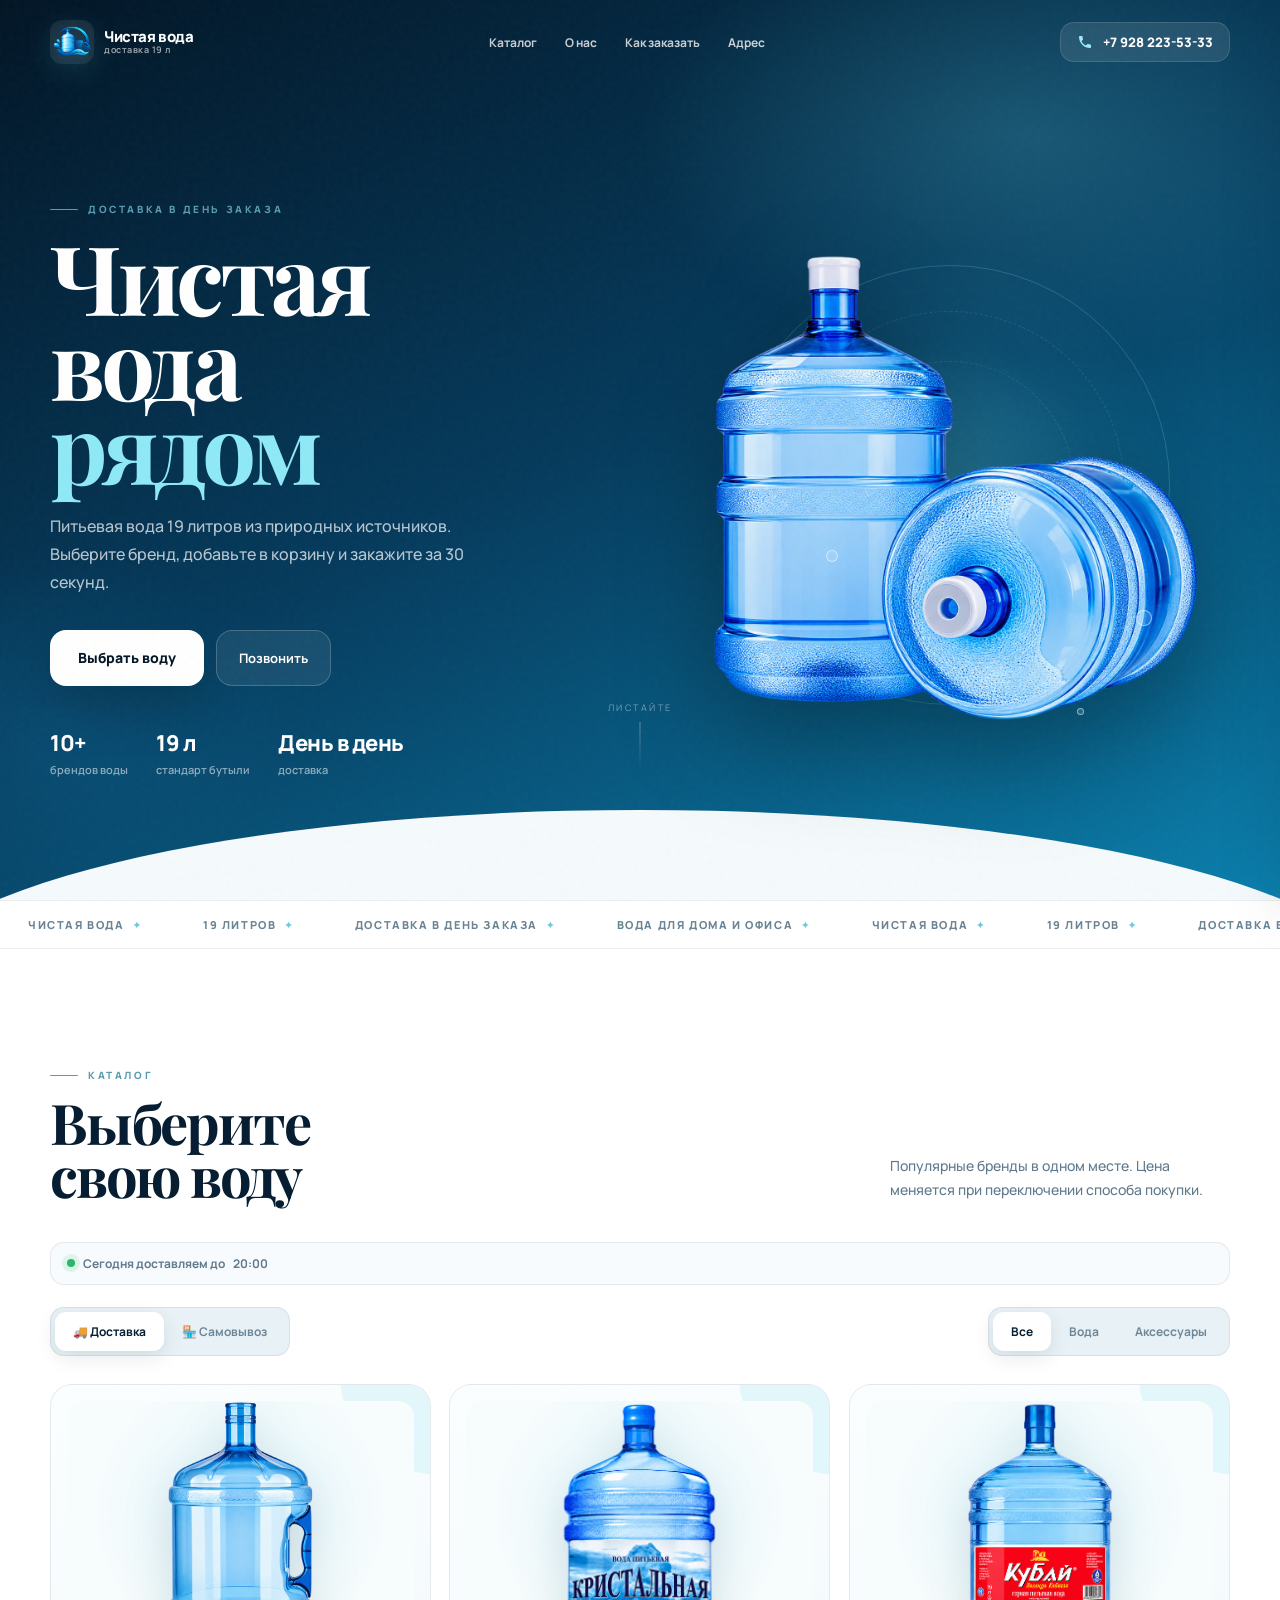
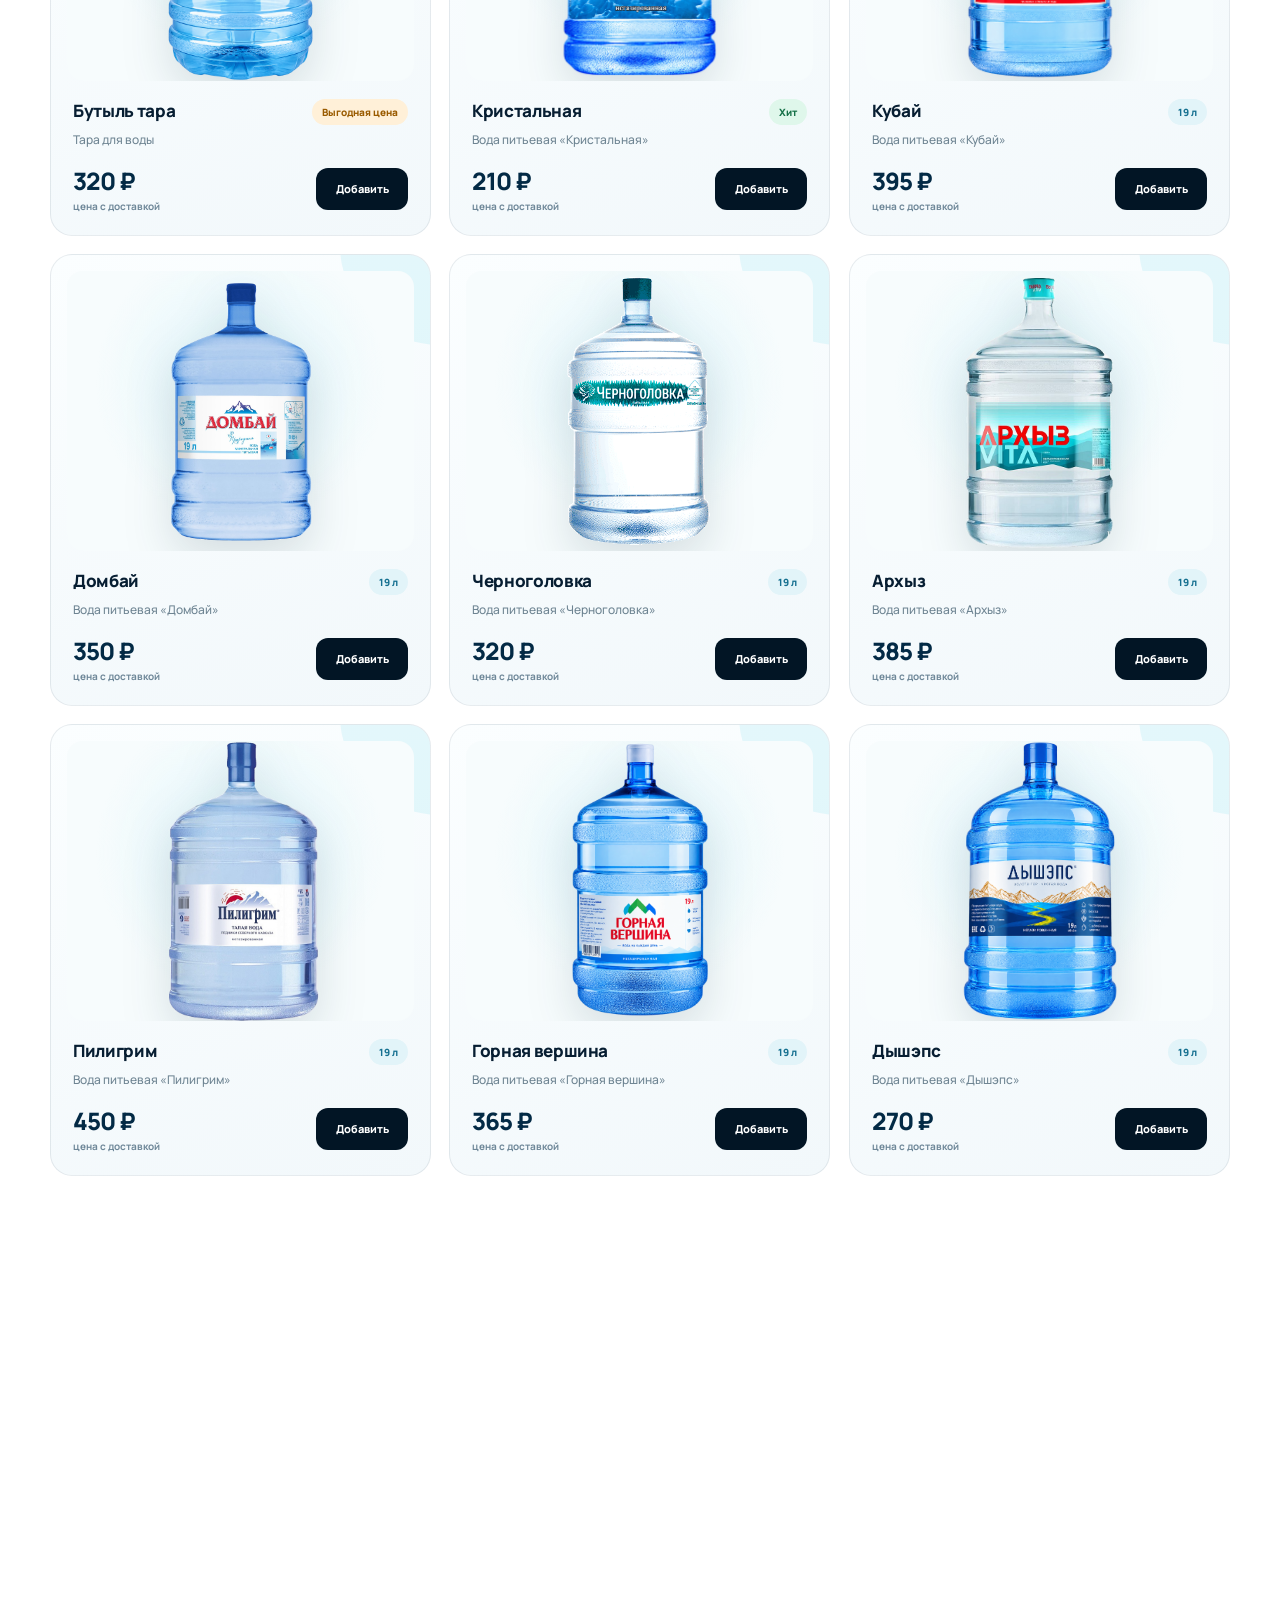
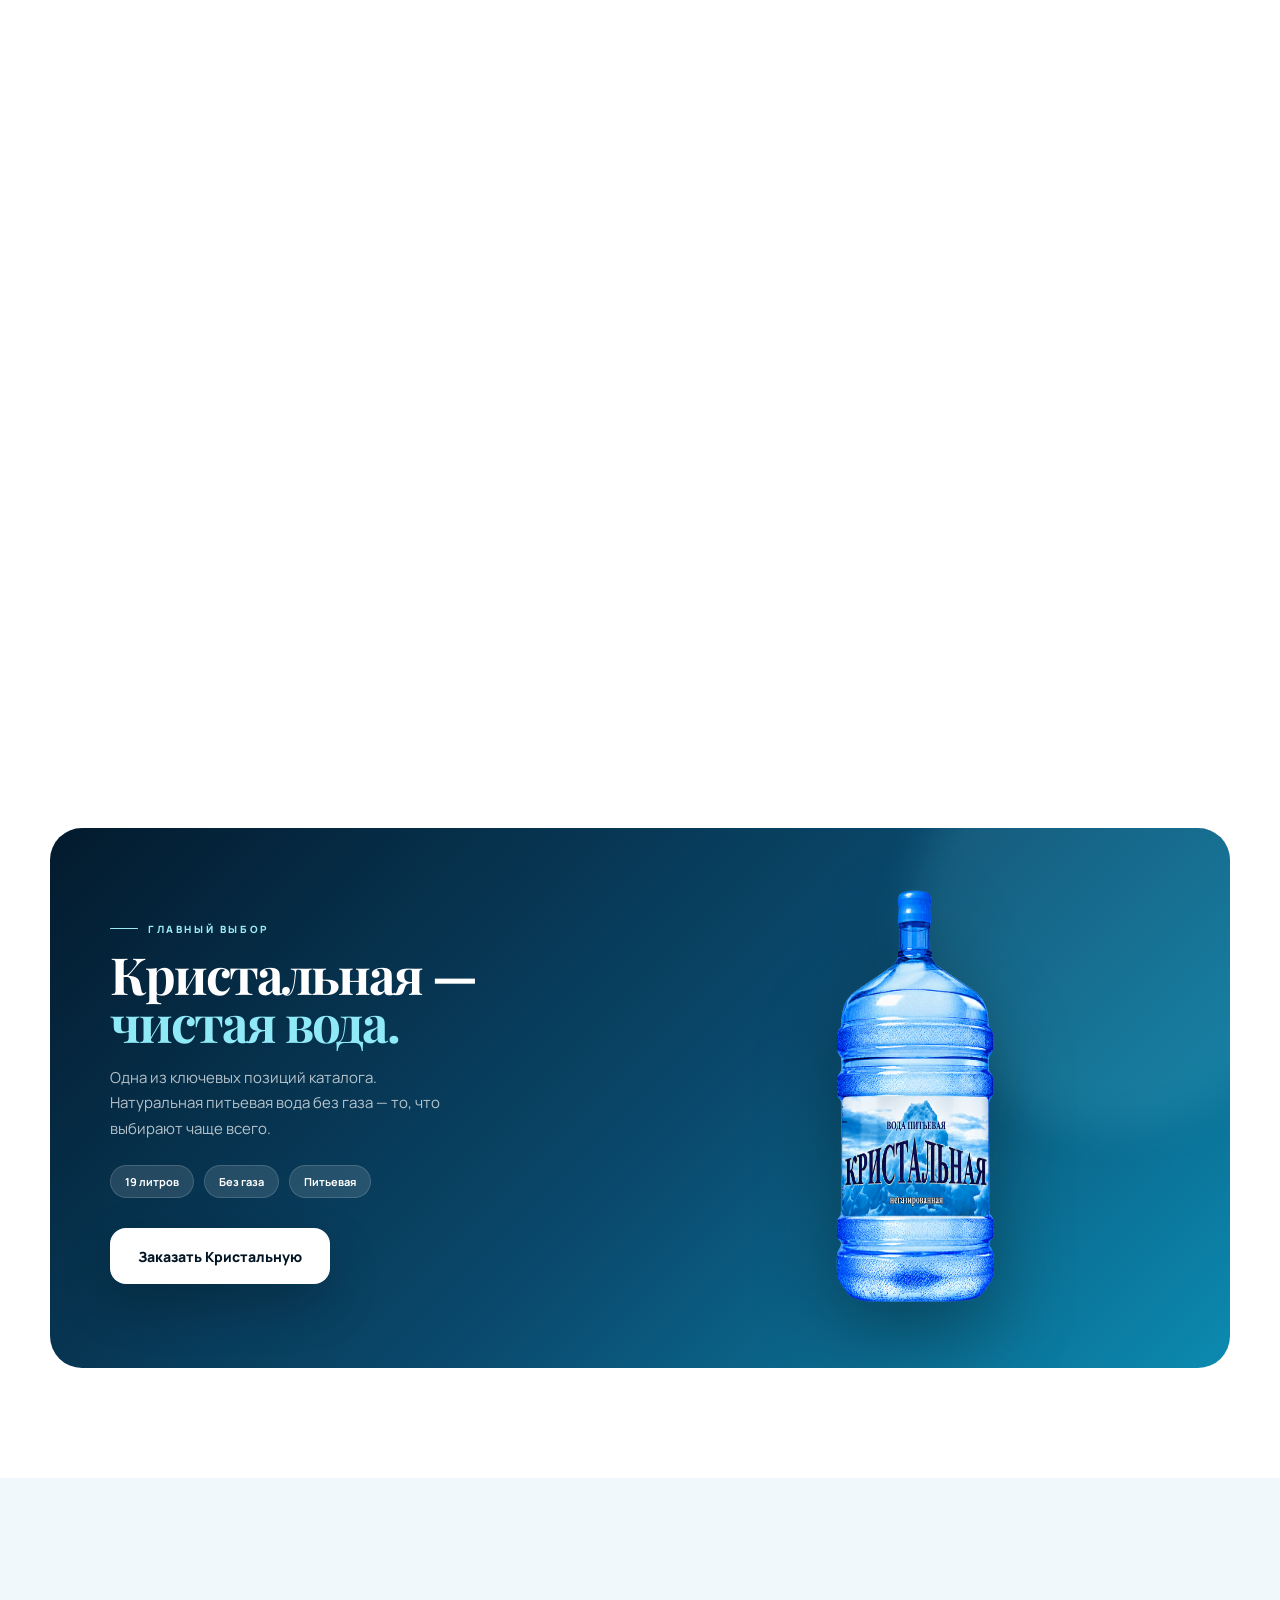
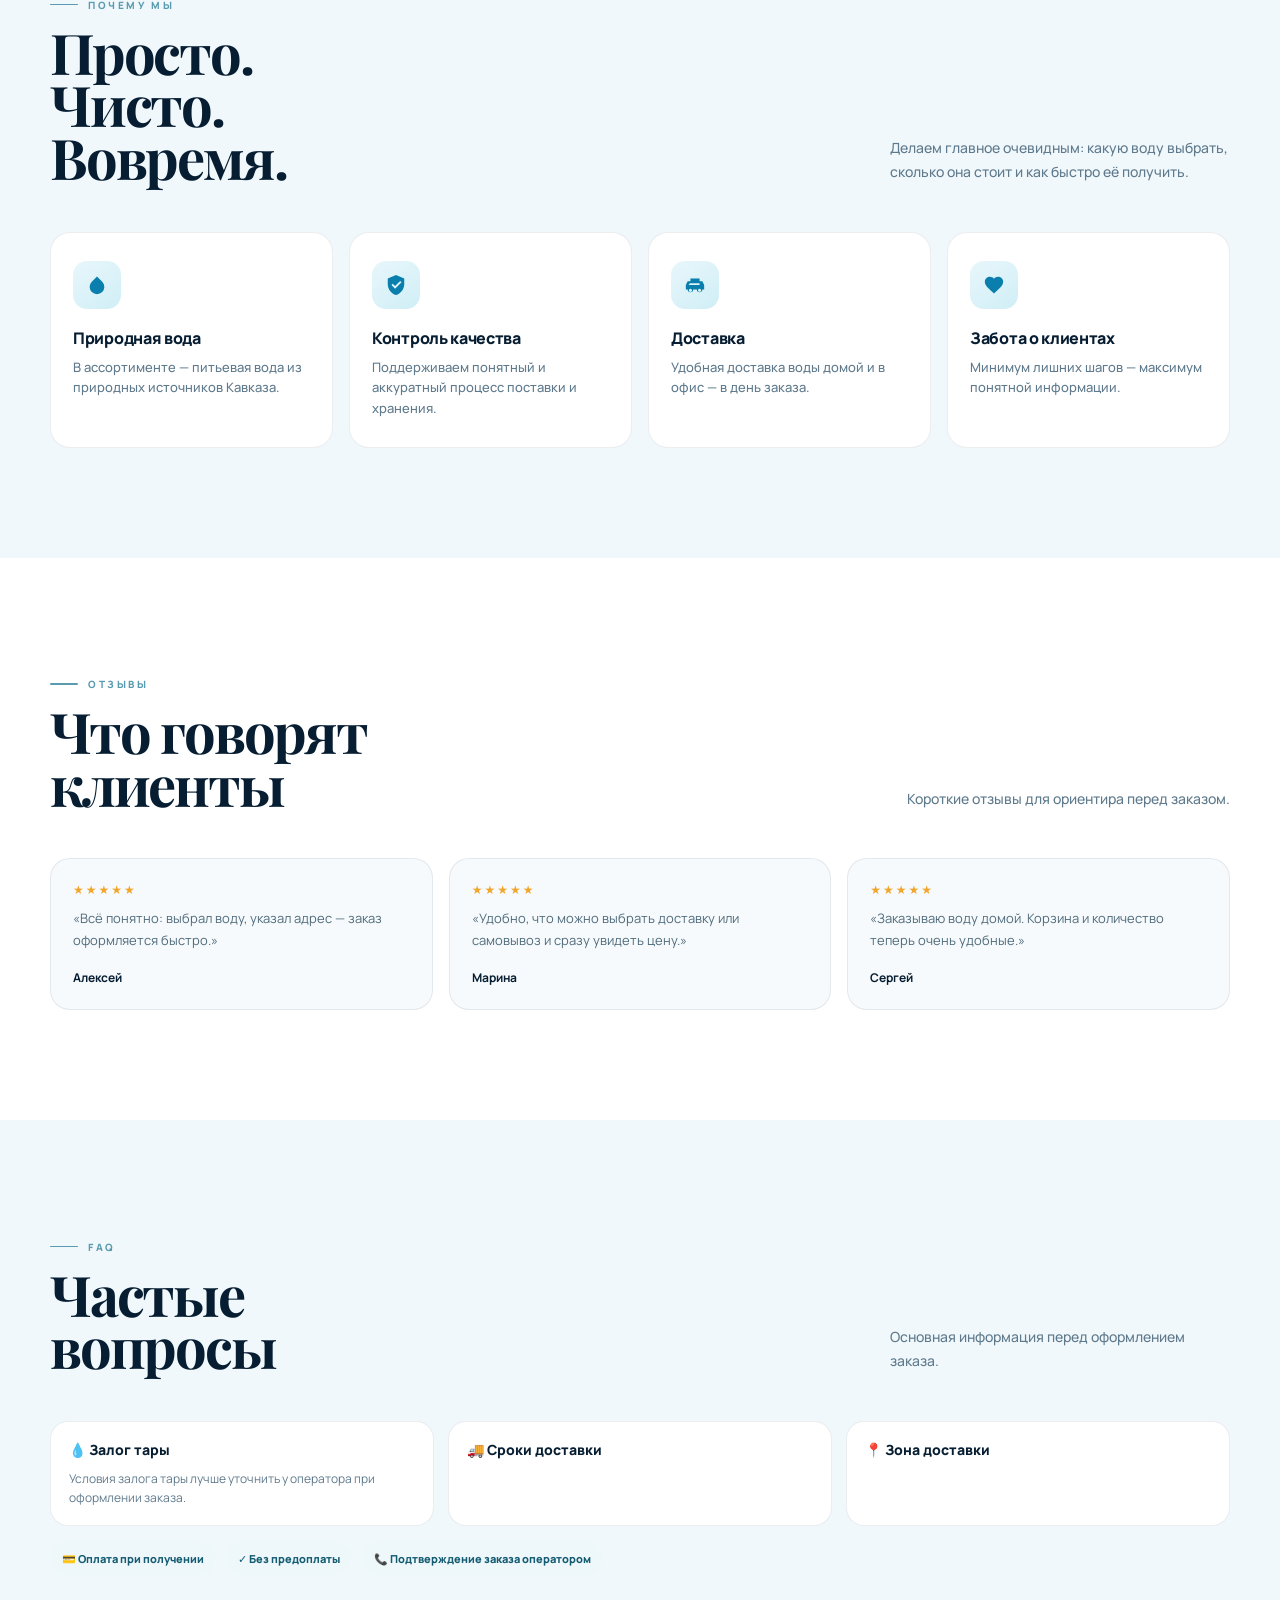
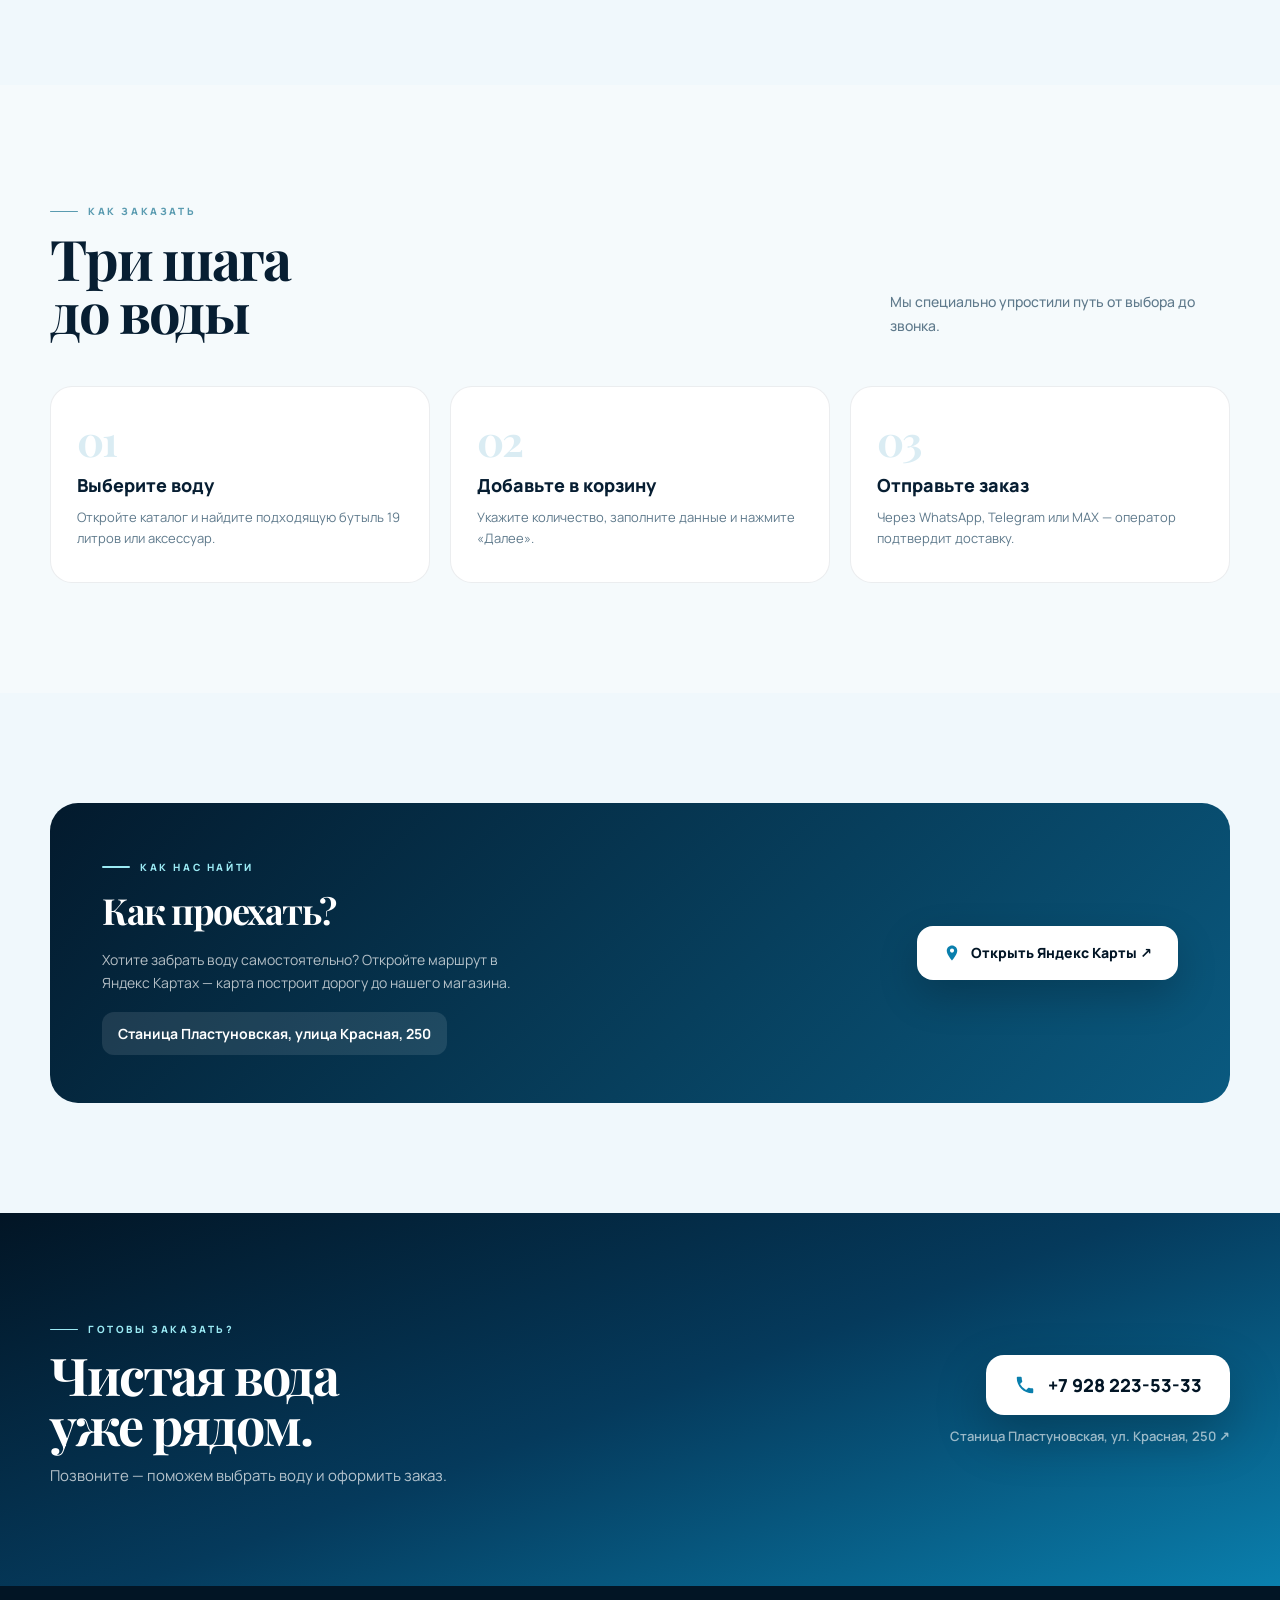
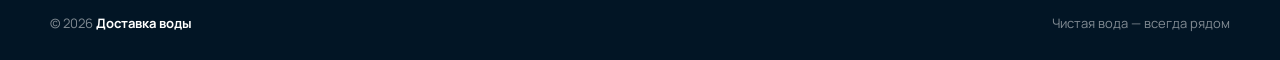
==== commit e8b0f005: "Update index.html" ====
--- a/index.html
+++ b/index.html
@@ -888,7 +888,7 @@
 
     <div class="catalog-info">
       <div class="delivery-live">Сегодня доставляем до <span id="deliveryUntil">20:00</span></div>
-      <div class="store-address" id="storeAddress">📍 Станция Пластуновская, ул. Красная, 250</div>
+      <div class="store-address" id="storeAddress">📍 Станица Пластуновская, ул. Красная, 250</div>
     </div>
 
     <div class="controls reveal">
@@ -1051,7 +1051,7 @@
         <span class="eyebrow" style="color:#9beaf4">Как нас найти</span>
         <h2>Как проехать?</h2>
         <p>Хотите забрать воду самостоятельно? Откройте маршрут в Яндекс Картах — карта построит дорогу до нашего магазина.</p>
-        <div class="route-address">Станция Пластуновская, улица Красная, 250</div>
+        <div class="route-address">Станица Пластуновская, улица Красная, 250</div>
       </div>
       <a class="route-button" href="https://yandex.ru/maps/?text=%D0%A1%D1%82%D0%B0%D0%BD%D1%86%D0%B8%D1%8F%20%D0%9F%D0%BB%D0%B0%D1%81%D1%82%D1%83%D0%BD%D0%BE%D0%B2%D1%81%D0%BA%D0%B0%D1%8F%2C%20%D1%83%D0%BB%D0%B8%D1%86%D0%B0%20%D0%9A%D1%80%D0%B0%D1%81%D0%BD%D0%B0%D1%8F%2C%20250" target="_blank" rel="noopener noreferrer">
         <svg viewBox="0 0 24 24"><path d="M12 2C8.13 2 5 5.13 5 9c0 5.25 7 13 7 13s7-7.75 7-13c0-3.87-3.13-7-7-7zm0 9.5A2.5 2.5 0 1 1 12 6a2.5 2.5 0 0 1 0 5.5z"/></svg>
@@ -1075,7 +1075,7 @@
         +7 928 223-53-33
       </a>
       <a class="address" href="https://yandex.ru/maps/?text=%D0%A1%D1%82%D0%B0%D0%BD%D1%86%D0%B8%D1%8F%20%D0%9F%D0%BB%D0%B0%D1%81%D1%82%D1%83%D0%BD%D0%BE%D0%B2%D1%81%D0%BA%D0%B0%D1%8F%2C%20%D1%83%D0%BB%D0%B8%D1%86%D0%B0%20%D0%9A%D1%80%D0%B0%D1%81%D0%BD%D0%B0%D1%8F%2C%20250" target="_blank" rel="noopener">
-        Станция Пластуновская, ул. Красная, 250 ↗
+        Станица Пластуновская, ул. Красная, 250 ↗
       </a>
     </div>
   </div>
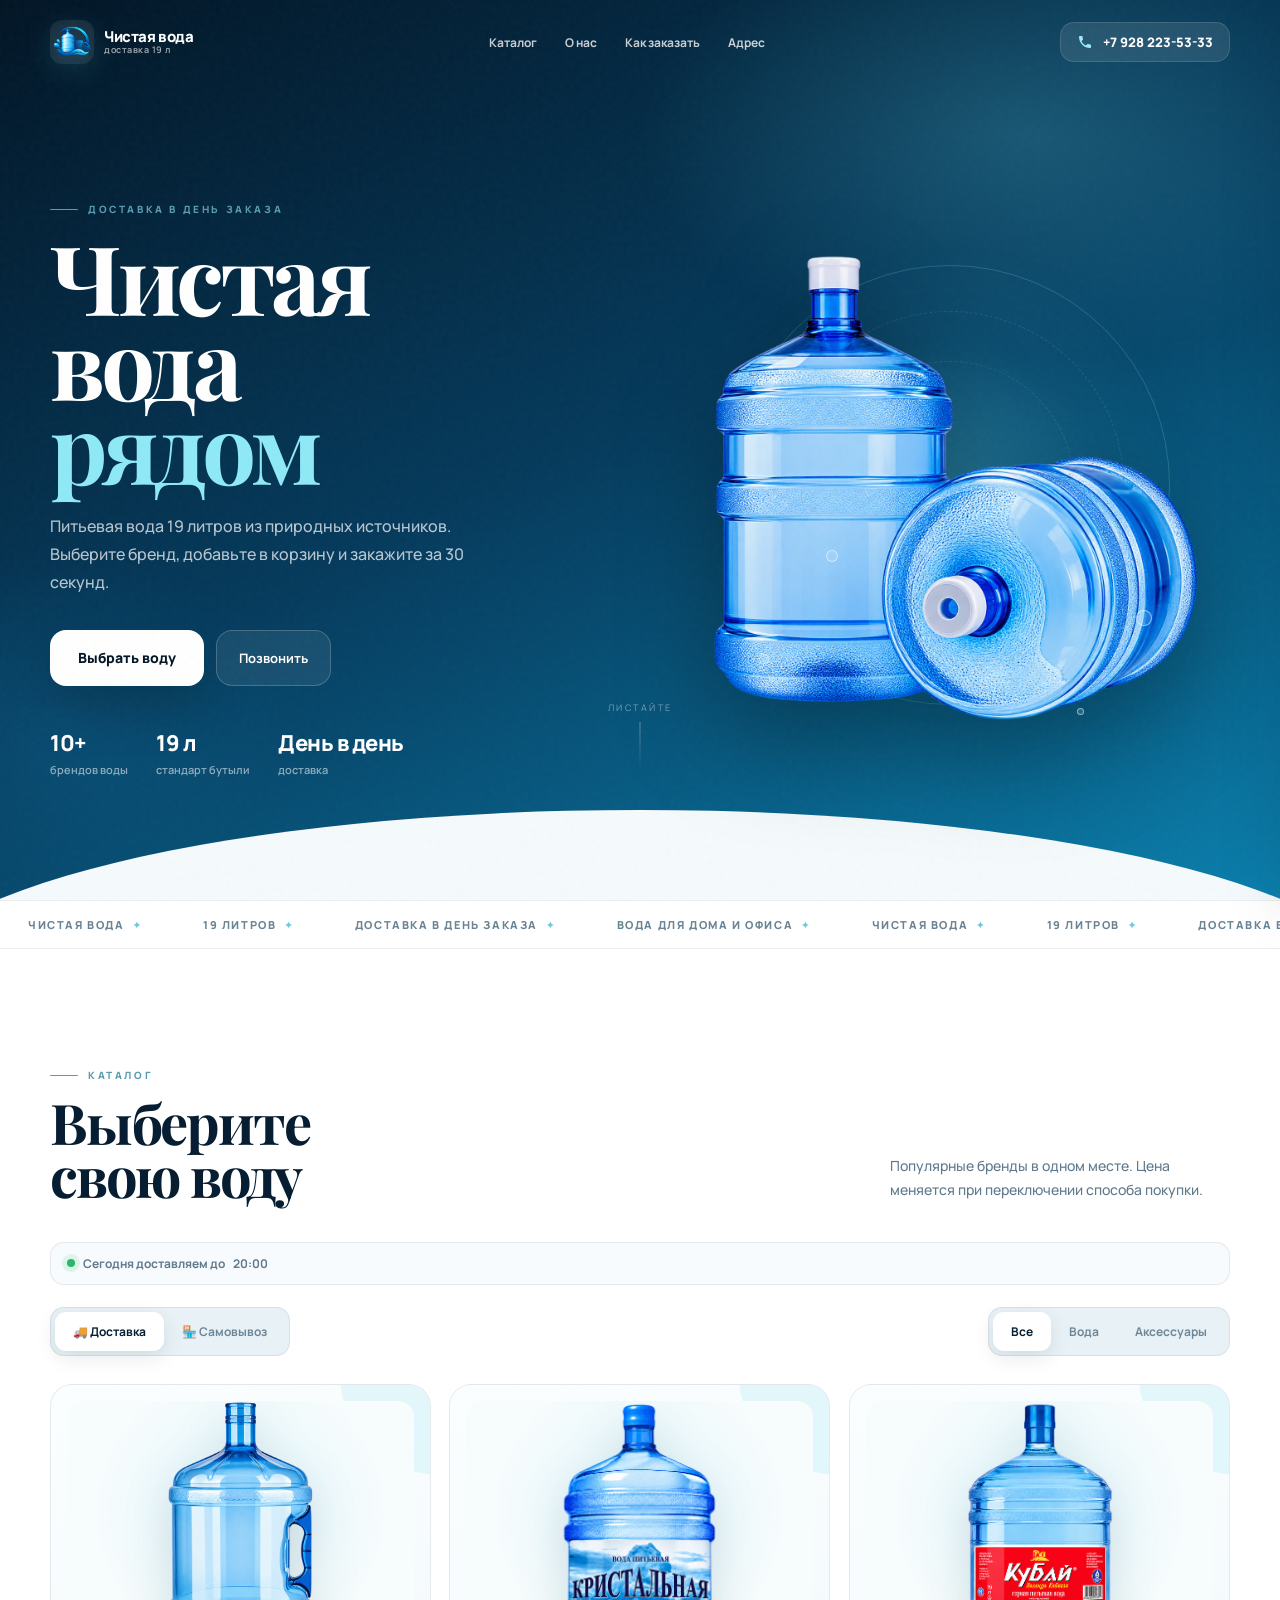
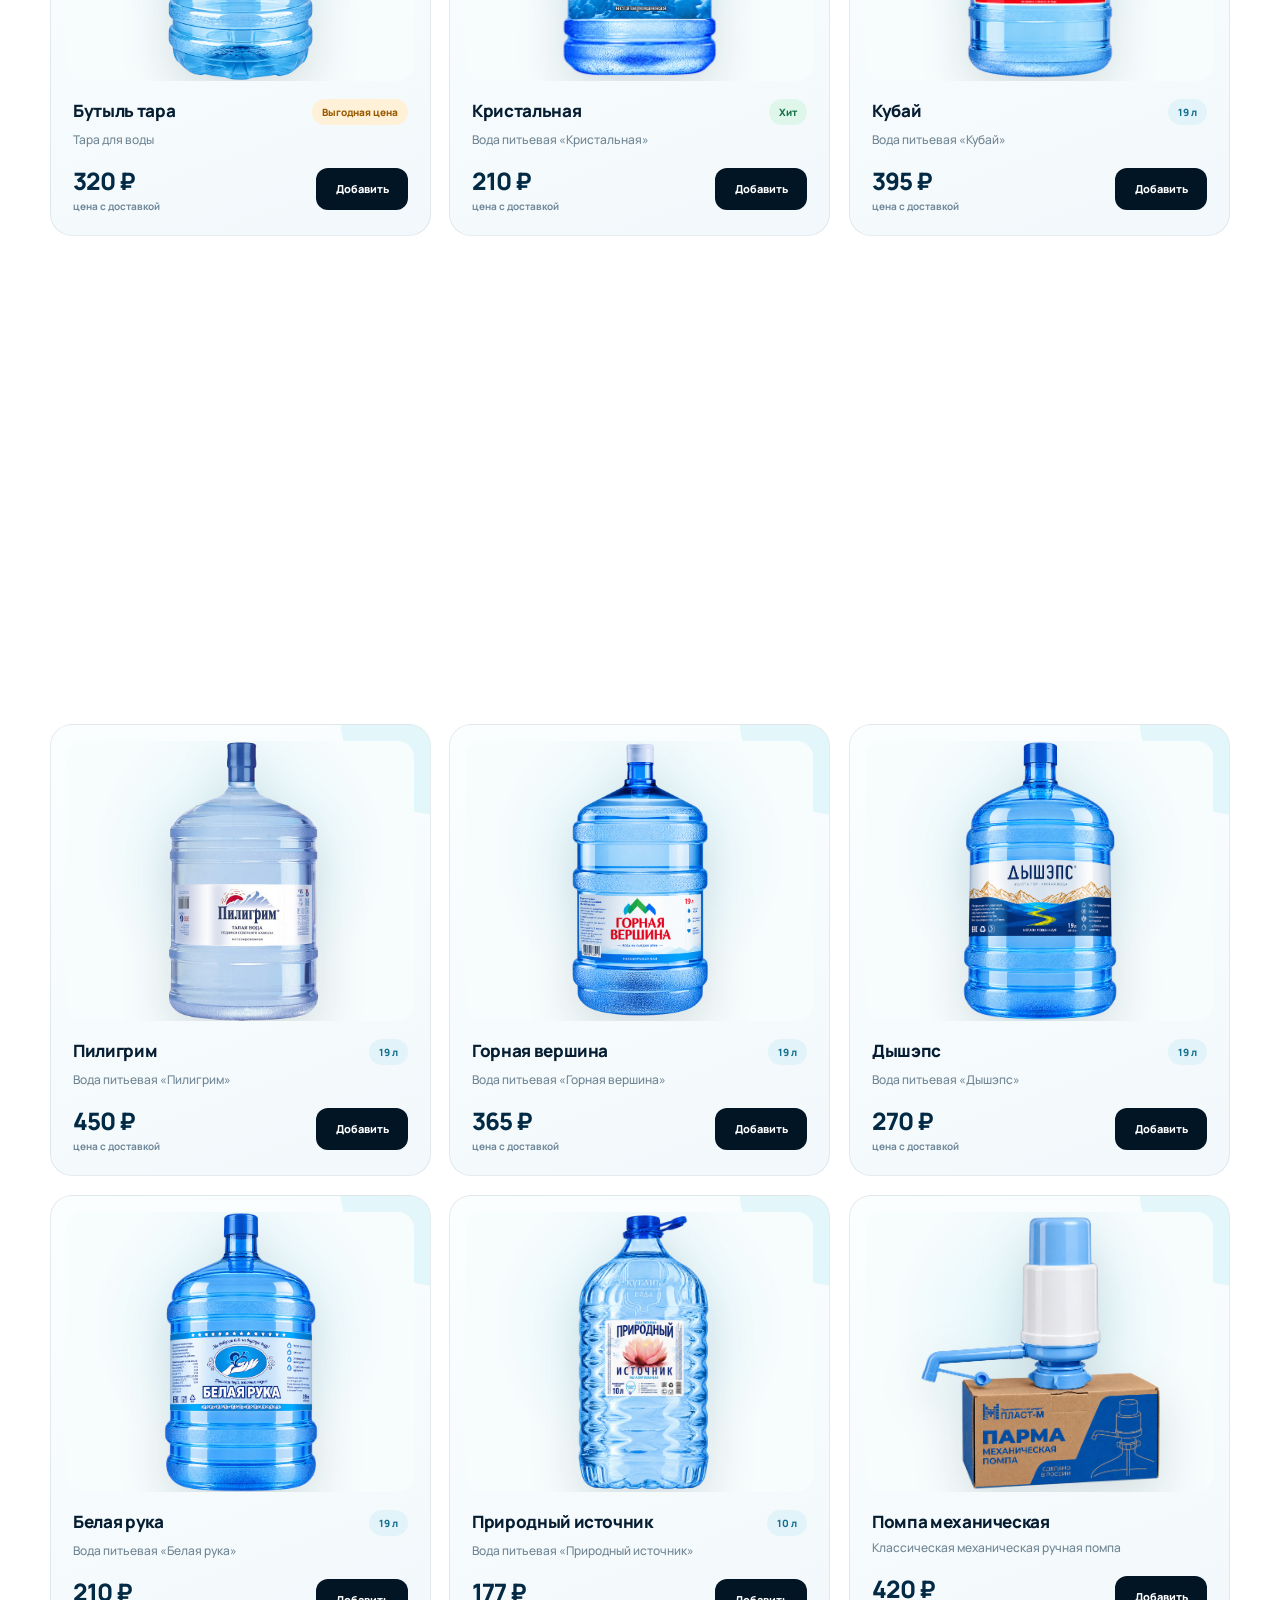
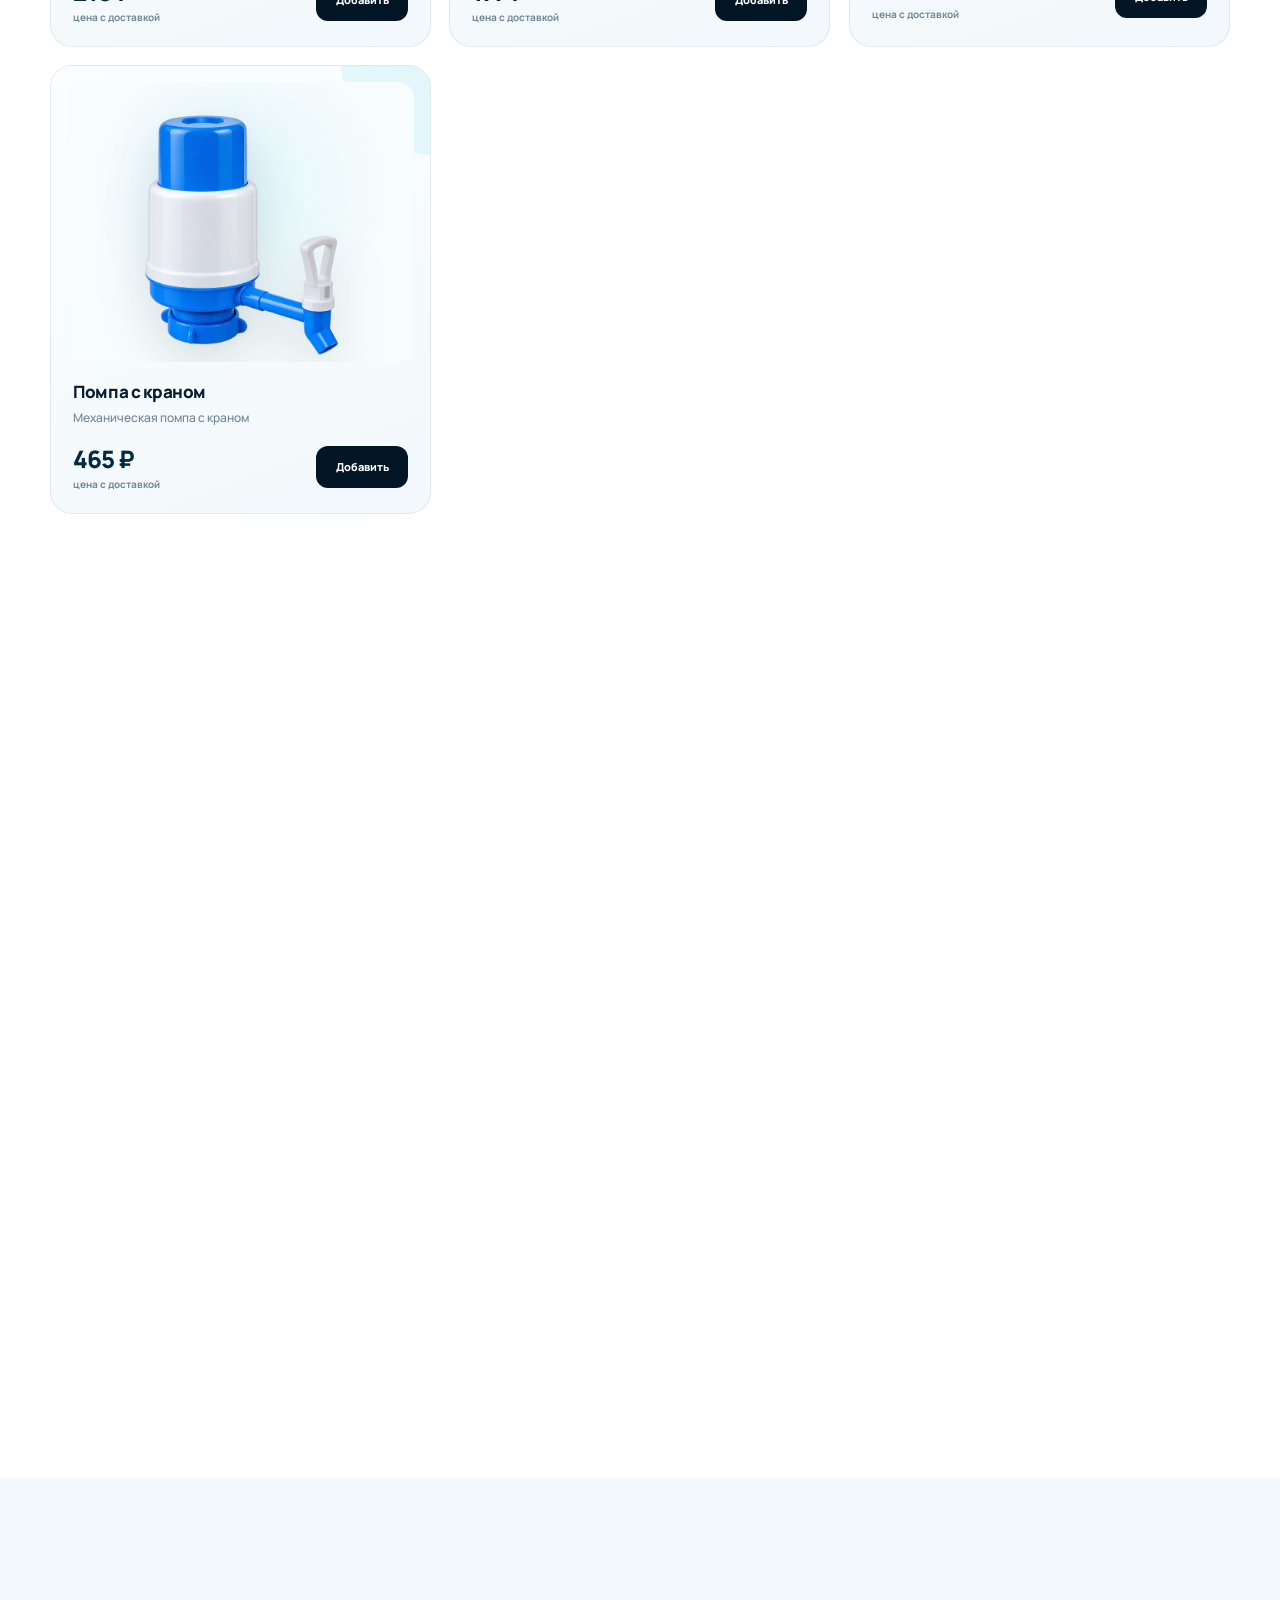
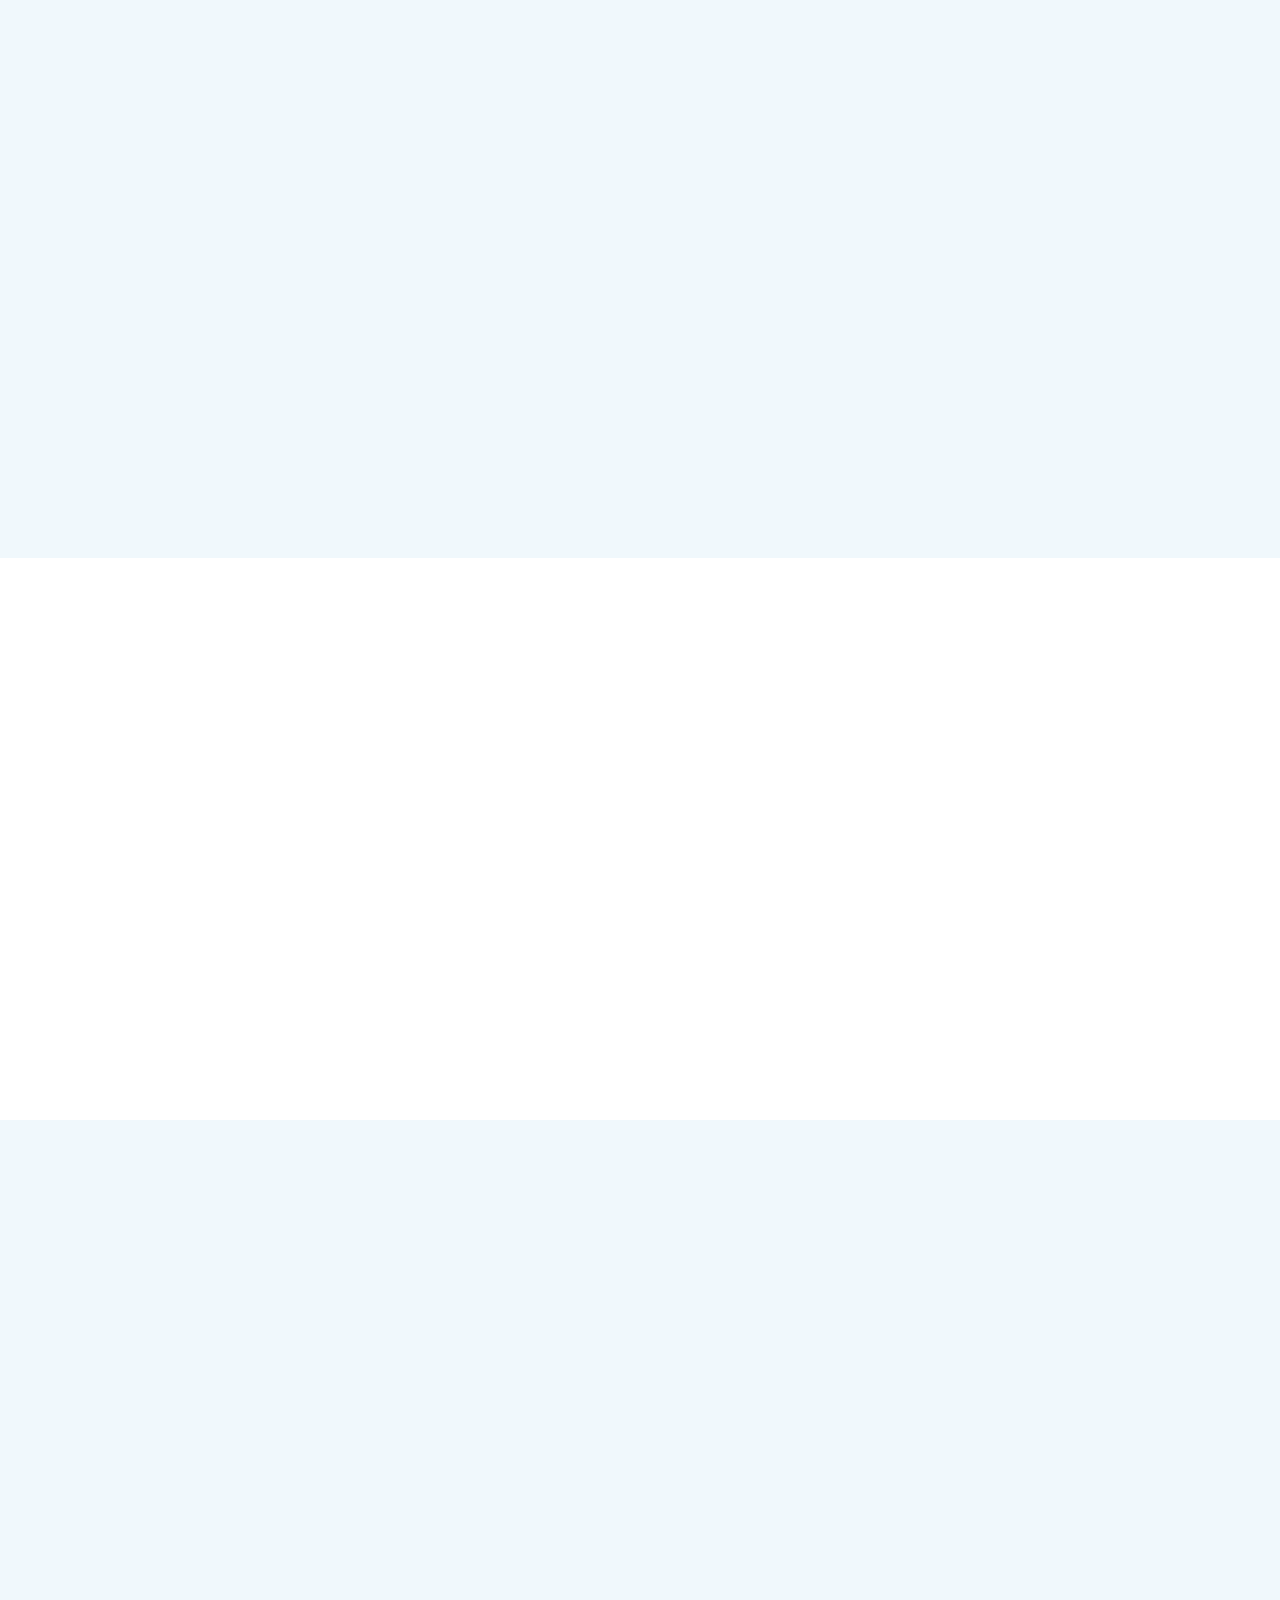
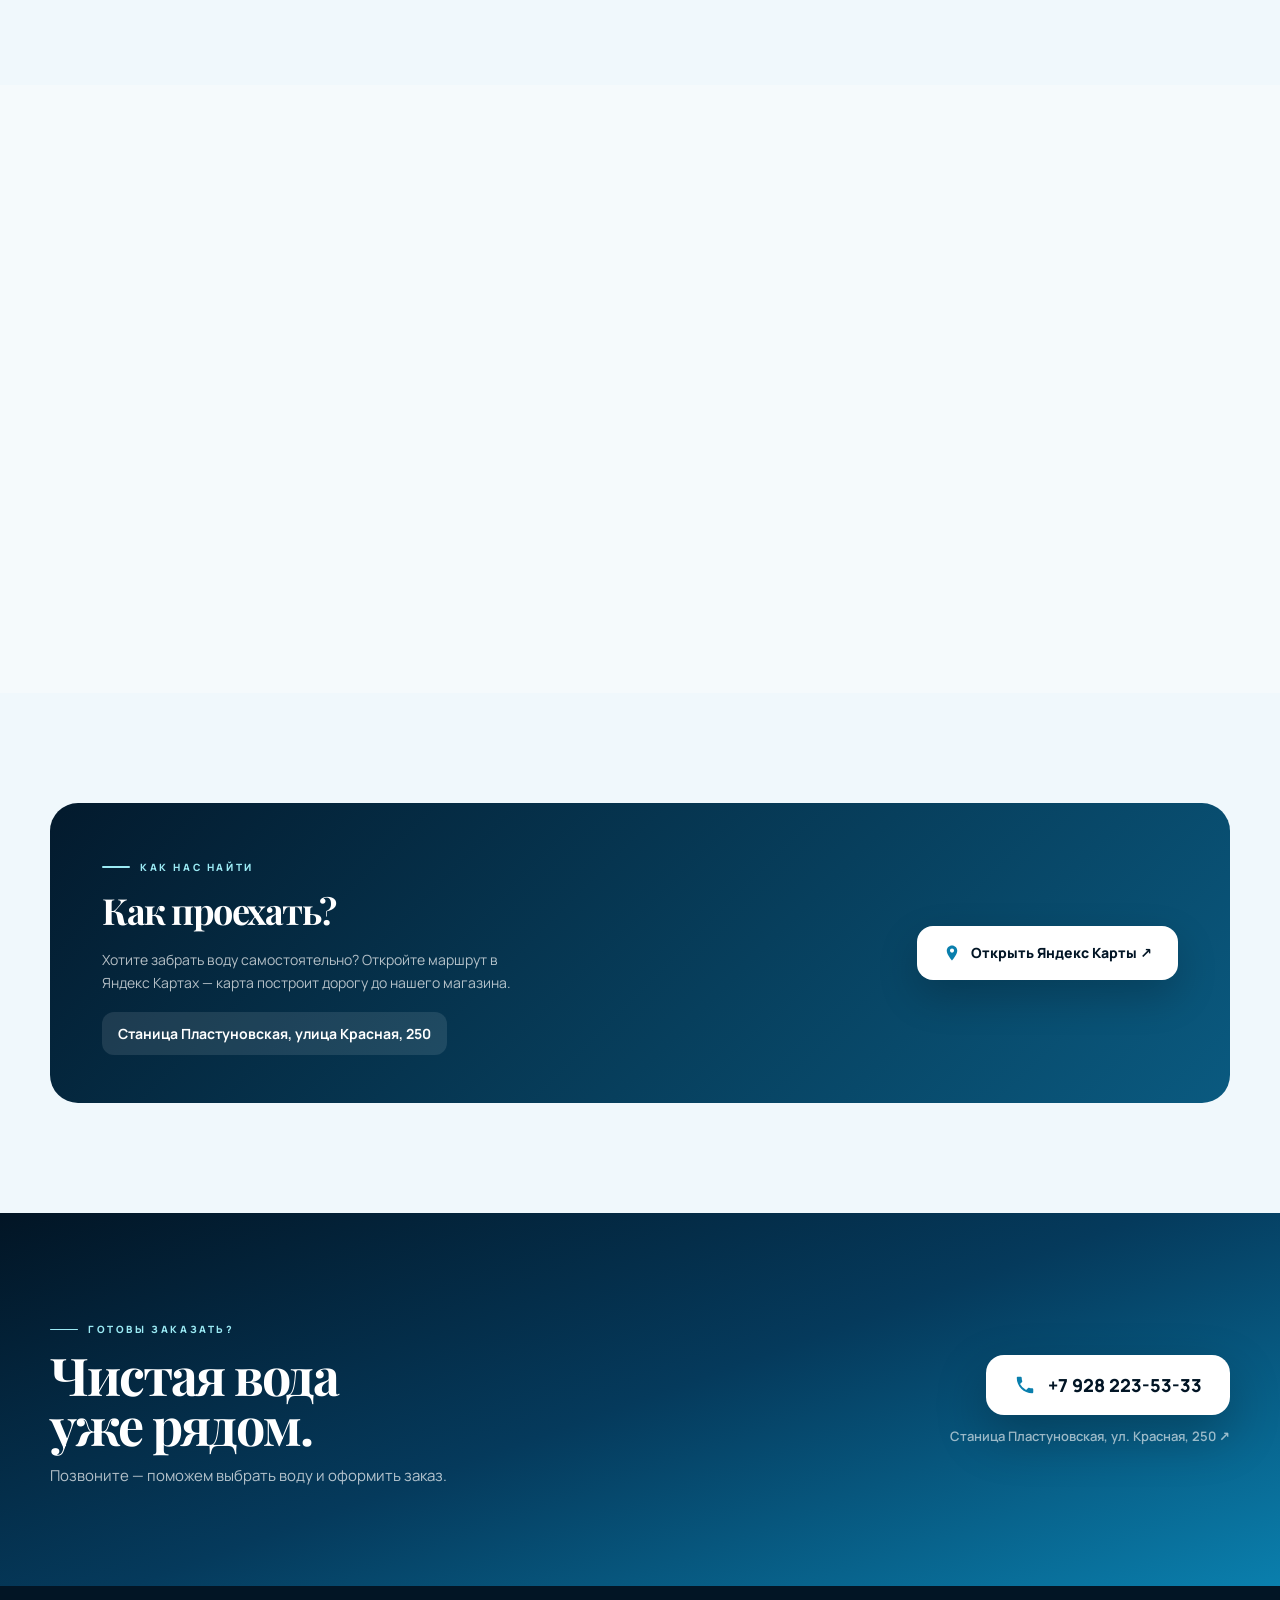
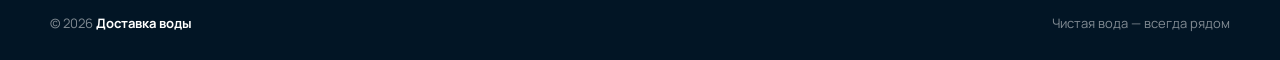
==== commit 83feddbf: "Update index.html" ====
--- a/index.html
+++ b/index.html
@@ -795,6 +795,78 @@
 @keyframes captionPulse{40%{transform:translateY(-2px);opacity:.4}100%{transform:none;opacity:1}}
 
 @media(max-width:600px){
+  html,body{max-width:100%;overflow-x:hidden}
+  body{padding-bottom:calc(82px + env(safe-area-inset-bottom))}
+  .nav-inner{gap:8px}
+  .nav-phone{min-width:44px;min-height:44px;justify-content:center}
+  .catalog-info{margin-top:0;padding:13px 14px;font-size:11px}
+  .delivery-live{line-height:1.35}
+  .store-address{font-size:11px;line-height:1.35}
+  .combo-item{min-height:62px}
+  .combo-item img{width:44px;height:44px}
+  .card{min-width:0}
+  .card-top{gap:8px}
+  .card h3{min-width:0;line-height:1.25}
+  .buy{gap:8px;align-items:flex-end}
+  .price-wrap{flex:1}
+  .price{line-height:1}
+  .add,.qty-step{min-width:76px}
+  .cart-panel{
+    top:auto;height:min(92dvh,760px);bottom:0;
+    padding-bottom:env(safe-area-inset-bottom);
+    border-radius:22px 22px 0 0;
+  }
+  .cart-header{padding:14px 16px}
+  .cart-body{padding:12px 16px 18px}
+  .cart-product{gap:8px;padding:12px 0}
+  .cart-product-left{gap:9px}
+  .cart-product-thumb{width:46px;height:46px}
+  .cart-product-main b{font-size:13px}
+  .cart-product-right{gap:5px}
+  .cart-product strong{font-size:14px}
+  .cart-remove{width:34px;height:34px}
+  .cart-qty button{width:32px;height:32px}
+  .cart-qty b{min-width:30px}
+  .cart-summary{padding-top:14px}
+  .cart-summary b{font-size:21px}
+  .cart-next-btn{min-height:54px;margin-top:10px}
+  .order-fields{gap:12px}
+  .order-field input,.order-field select{min-height:52px;font-size:16px}
+  .messenger-row{grid-template-columns:1fr;gap:8px;margin-top:16px}
+  .msg-btn{min-height:50px;font-size:13px}
+  .mobile-actions{
+    right:12px;bottom:calc(12px + env(safe-area-inset-bottom));
+    left:auto;
+  }
+  .call-fab,.mobile-actions .cart-fab{width:54px;height:54px}
+  .order-success{padding:16px env(safe-area-inset-right) calc(16px + env(safe-area-inset-bottom)) env(safe-area-inset-left)}
+  .success-card{max-height:calc(100dvh - 32px);overflow:auto;padding:28px 20px}
+  .success-card h3{font-size:22px}
+  .splash{padding:env(safe-area-inset-top) 20px env(safe-area-inset-bottom)}
+}
+@media(max-width:360px){
+  .container{width:calc(100% - 18px)}
+  .logo-text{font-size:12px}
+  .logo-text small{font-size:8px}
+  .hero-grid{padding-top:66px}
+  .hero-visual{height:270px}
+  .hero-bottle{height:260px}
+  .btn-primary,.btn-secondary{padding:0 14px}
+  .add,.qty-step{min-width:70px}
+  .price{font-size:20px}
+  .cart-body{padding-left:13px;padding-right:13px}
+  .cart-product-thumb{width:42px;height:42px}
+  .cart-product-main b{font-size:12px}
+  .cart-product strong{font-size:13px}
+}
+@media(hover:none){
+  .cart-fab:hover,.msg-btn:hover,.big-phone:hover{transform:none}
+}
+@media(prefers-reduced-motion:reduce){
+  *,*::before,*::after{scroll-behavior:auto!important;animation-duration:.001ms!important;animation-iteration-count:1!important;transition-duration:.001ms!important}
+}
+
+@media(max-width:600px){
   #cartFab{display:none!important}
   .catalog-info{align-items:flex-start;flex-direction:column;gap:9px}
   .store-address{width:100%}
@@ -1315,7 +1387,9 @@
 
 function flyToCart(btn) {
   const rect = btn.getBoundingClientRect();
-  const fab = cartFab.getBoundingClientRect();
+  const targetFab = (window.innerWidth <= 600 && cartFabMobile && cartFabMobile.classList.contains('has-items'))
+    ? cartFabMobile : cartFab;
+  const fab = targetFab.getBoundingClientRect();
   const el = document.createElement('div');
   el.className = 'fly-item';
   el.style.left = rect.left + rect.width / 2 - 24 + 'px';
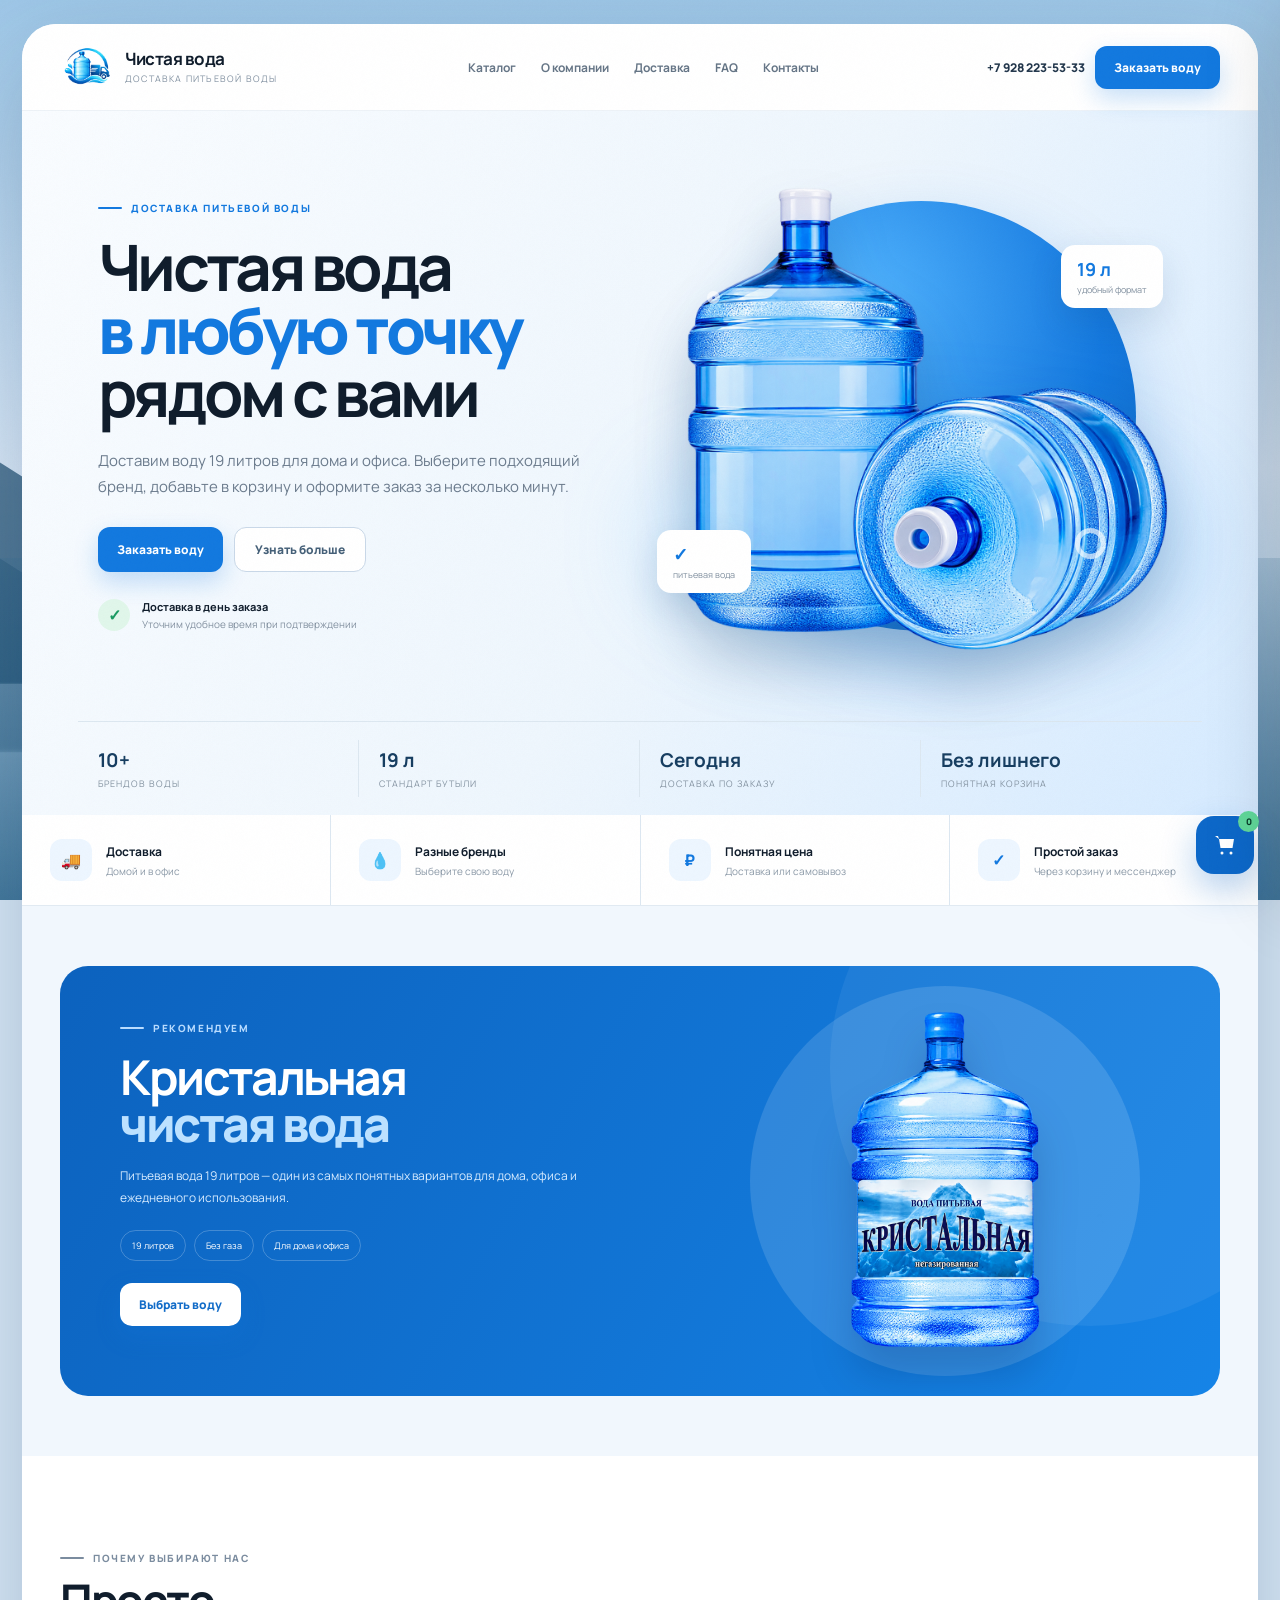
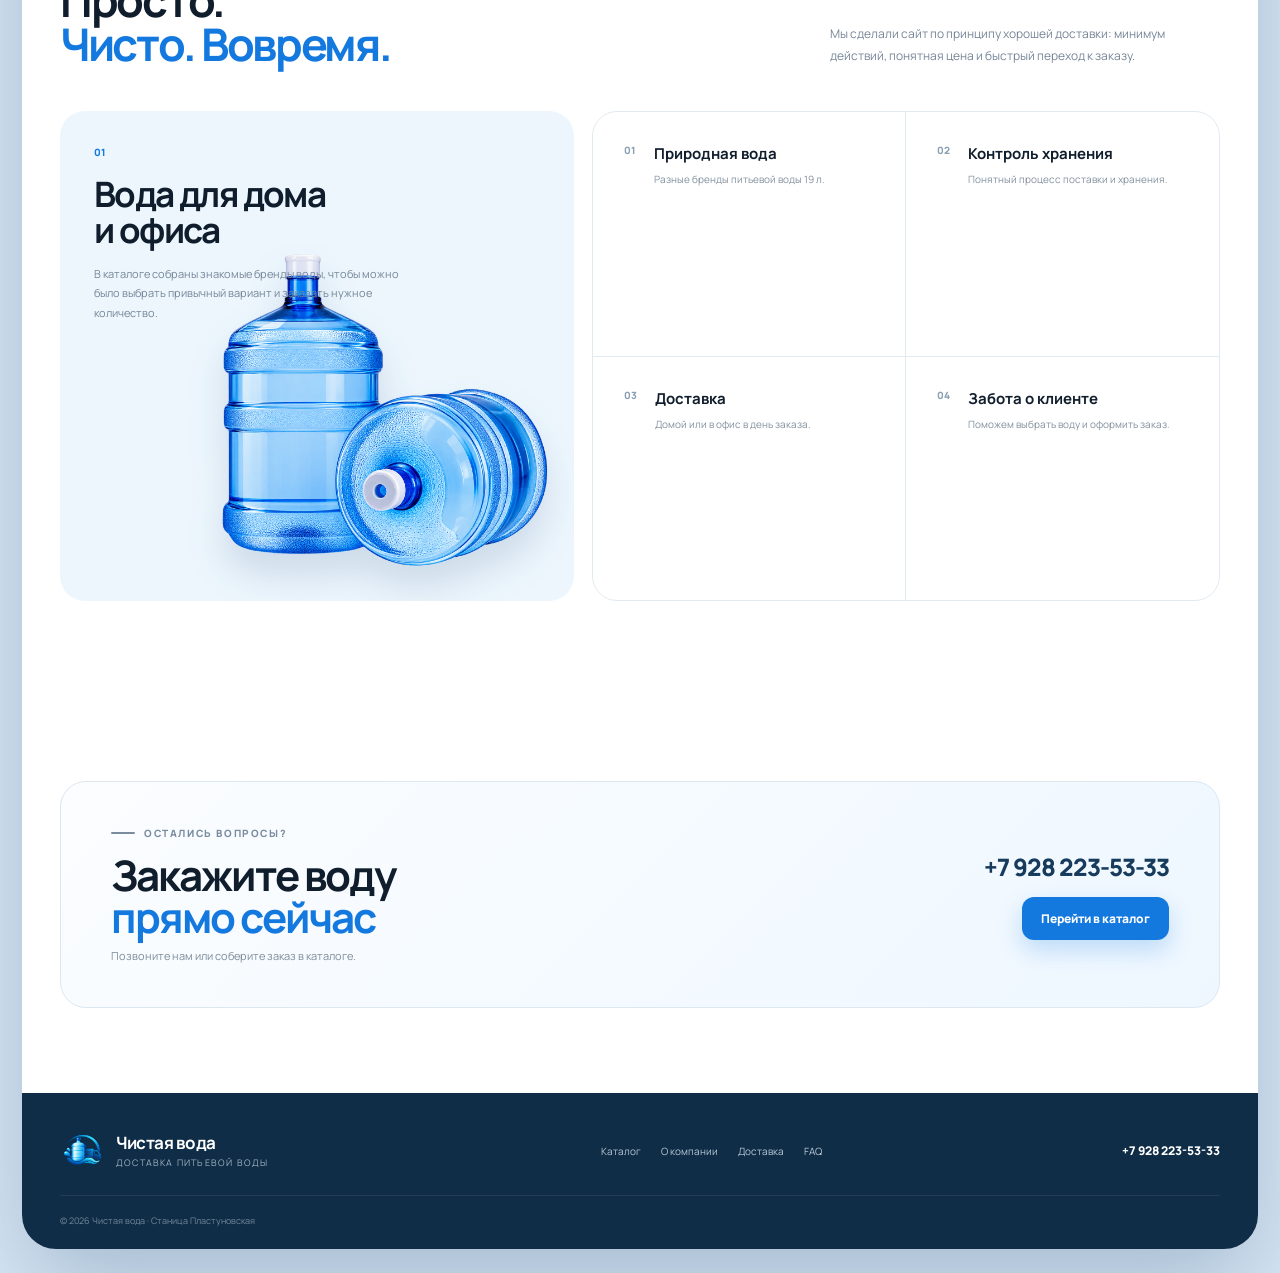
==== commit 13a52c52: "Add files via upload" ====
--- a/index.html
+++ b/index.html
@@ -1,1701 +1,148 @@
-<!doctype html>
-<html lang="ru">
-<head>
-<meta charset="utf-8">
-<meta name="viewport" content="width=device-width,initial-scale=1,viewport-fit=cover">
-<meta name="theme-color" content="#031a2d">
-<meta name="format-detection" content="telephone=yes">
-<meta name="mobile-web-app-capable" content="yes">
-<meta name="apple-mobile-web-app-capable" content="yes">
-<meta name="apple-mobile-web-app-status-bar-style" content="black-translucent">
-<meta name="apple-mobile-web-app-title" content="Чистая вода">
-<meta name="application-name" content="Чистая вода">
-<meta name="msapplication-TileColor" content="#031a2d">
-
-<title>Доставка воды 19 л в Пластуновской — чистая вода рядом</title>
-<link rel="icon" type="image/png" sizes="32x32" href="assets/logo.png">
-<link rel="manifest" href="manifest.json">
-<link rel="apple-touch-icon" href="assets/logo.png">
-<meta name="description" content="Доставка питьевой воды 19 литров. Выберите воду и закажите доставку в день заказа.">
-<meta property="og:title" content="Доставка питьевой воды 19 л">
-<meta property="og:description" content="Выберите воду, соберите корзину и отправьте заказ в WhatsApp, Telegram или MAX.">
-<meta property="og:image" content="assets/logo.png">
-<link rel="preconnect" href="https://fonts.googleapis.com">
-<link rel="preconnect" href="https://fonts.gstatic.com" crossorigin>
-<link href="https://fonts.googleapis.com/css2?family=Manrope:wght@400;500;600;700;800&family=Playfair+Display:wght@600;700&display=swap" rel="stylesheet">
-<style>
-:root{
-  --ink:#071e32;
-  --muted:#5f7a8c;
-  --blue:#0a7fad;
-  --cyan:#5fd4e8;
-  --deep:#021525;
-  --ice:#f0f8fc;
-  --line:rgba(7,30,50,.08);
-  --white:#fff;
-  --glass:rgba(255,255,255,.72);
-  --shadow:0 24px 60px rgba(3,30,50,.12);
-  --shadow-lg:0 32px 80px rgba(3,30,50,.18);
-  --ease:cubic-bezier(.22,1,.36,1);
-  --ease-out:cubic-bezier(.16,1,.3,1);
-  --radius:22px;
-}
-*{box-sizing:border-box;margin:0;padding:0}
-html{scroll-behavior:smooth}
-body{
-  font-family:Manrope,system-ui,sans-serif;
-  color:var(--ink);
-  background:#f5fafc;
-  overflow-x:hidden;
-  -webkit-font-smoothing:antialiased;
-}
-a{color:inherit;text-decoration:none}
-img{max-width:100%;display:block}
-button{font:inherit;cursor:pointer;border:0;background:none}
-.noise{
-  position:fixed;inset:0;pointer-events:none;z-index:100;opacity:.03;
-  background-image:url("data:image/svg+xml,%3Csvg viewBox='0 0 200 200' xmlns='http://www.w3.org/2000/svg'%3E%3Cfilter id='n'%3E%3CfeTurbulence type='fractalNoise' baseFrequency='.85' numOctaves='4' stitchTiles='stitch'/%3E%3C/filter%3E%3Crect width='100%25' height='100%25' filter='url(%23n)'/%3E%3C/svg%3E");
-}
-.container{width:min(1180px,calc(100% - 40px));margin:auto}
-.eyebrow{
-  display:inline-flex;gap:10px;align-items:center;
-  color:#5a9bb0;font-size:10px;font-weight:800;letter-spacing:2.6px;text-transform:uppercase;
-}
-.eyebrow:before{content:"";width:28px;height:1.5px;background:currentColor;border-radius:2px}
-
-/* ========== NAV ========== */
-.nav{
-  position:absolute;z-index:20;top:0;left:0;right:0;
-  padding:20px 0;color:#fff;
-}
-.nav-inner{display:flex;align-items:center;justify-content:space-between;gap:20px}
-.logo{
-  display:flex;align-items:center;gap:10px;
-  font-weight:800;font-size:15px;letter-spacing:-.4px;
-}
-.logo img{
-  width:44px;height:44px;object-fit:contain;
-  border-radius:12px;
-  filter:drop-shadow(0 6px 16px rgba(95,212,232,.35));
-  background:rgba(255,255,255,.08);
-}
-.logo-text{display:flex;flex-direction:column;line-height:1.15}
-.logo-text small{font-size:9px;font-weight:600;opacity:.65;letter-spacing:.5px}
-.nav-links{display:flex;gap:28px;font-size:12px;font-weight:700;color:rgba(255,255,255,.78)}
-.nav-links a{transition:color .25s}
-.nav-links a:hover{color:#fff}
-.nav-phone{
-  display:inline-flex;align-items:center;gap:10px;
-  font-size:13px;font-weight:800;padding:10px 16px;
-  border-radius:14px;background:rgba(255,255,255,.1);
-  backdrop-filter:blur(12px);border:1px solid rgba(255,255,255,.12);
-  transition:background .25s;
-}
-.nav-phone:hover{background:rgba(255,255,255,.18)}
-.nav-phone svg{width:16px;fill:#9debf7}
-.nav-phone span{white-space:nowrap}
-
-/* ========== HERO ========== */
-.hero{
-  min-height:min(920px,100vh);
-  position:relative;overflow:hidden;color:#fff;
-  background:
-    radial-gradient(ellipse 60% 50% at 80% 15%,rgba(95,212,232,.22),transparent 50%),
-    radial-gradient(ellipse 40% 40% at 5% 80%,rgba(20,120,170,.25),transparent 45%),
-    linear-gradient(155deg,#021525 0%,#053a5c 48%,#0a7fad 100%);
-}
-.hero:after{
-  content:"";position:absolute;left:-8%;right:-8%;bottom:-90px;
-  height:180px;background:#f5fafc;
-  border-radius:50% 50% 0 0 / 100% 100% 0 0;z-index:2;
-}
-.hero-grid{
-  min-height:min(920px,100vh);
-  display:grid;grid-template-columns:1.05fr .95fr;
-  align-items:center;padding-top:70px;position:relative;z-index:3;
-}
-.hero-copy{max-width:580px}
-.hero h1{
-  font-family:"Playfair Display",serif;
-  font-size:clamp(52px,7.5vw,100px);
-  line-height:.88;letter-spacing:-4.5px;
-  margin:18px 0 24px;
-}
-.hero h1 em{font-style:normal;color:#8fe9f6}
-.hero-lead{
-  max-width:460px;color:rgba(255,255,255,.72);
-  font-size:16px;line-height:1.75;margin-bottom:34px;font-weight:500;
-}
-.hero-actions{display:flex;align-items:center;gap:12px;flex-wrap:wrap}
-.btn-primary{
-  display:inline-flex;align-items:center;justify-content:center;gap:10px;
-  min-height:56px;padding:0 28px;border-radius:16px;
-  background:#fff;color:var(--deep);font-weight:800;font-size:14px;
-  box-shadow:0 20px 50px rgba(0,0,0,.22);
-  transition:transform .35s var(--ease),box-shadow .35s;
-}
-.btn-primary:hover{transform:translateY(-4px);box-shadow:0 28px 60px rgba(0,0,0,.3)}
-.btn-secondary{
-  display:inline-flex;align-items:center;justify-content:center;
-  min-height:56px;padding:0 22px;border-radius:16px;
-  border:1px solid rgba(255,255,255,.2);background:rgba(255,255,255,.08);
-  backdrop-filter:blur(14px);font-weight:700;font-size:13px;
-  transition:background .3s,border-color .3s;
-}
-.btn-secondary:hover{background:rgba(255,255,255,.15);border-color:rgba(255,255,255,.35)}
-.hero-stats{
-  display:flex;gap:28px;margin-top:42px;flex-wrap:wrap;
-}
-.hero-stat{display:flex;flex-direction:column;gap:4px}
-.hero-stat b{font-size:22px;font-weight:800;letter-spacing:-.5px}
-.hero-stat span{font-size:11px;color:rgba(255,255,255,.55);font-weight:600}
-
-.hero-visual{
-  height:640px;position:relative;
-  display:flex;align-items:center;justify-content:center;
-}
-.orb{
-  position:absolute;width:500px;height:500px;border-radius:50%;
-  background:radial-gradient(circle,rgba(95,212,232,.32),rgba(95,212,232,.06) 42%,transparent 68%);
-  filter:blur(4px);animation:breathe 6s ease-in-out infinite;
-}
-.rings{
-  position:absolute;width:440px;height:440px;
-  border:1px solid rgba(160,240,255,.18);border-radius:50%;
-  animation:spin 22s linear infinite;
-}
-.rings:before,.rings:after{
-  content:"";position:absolute;inset:45px;
-  border:1px dashed rgba(160,240,255,.12);border-radius:50%;
-}
-.rings:after{inset:95px;animation:spin 30s linear infinite reverse}
-.hero-bottle{
-  position:relative;z-index:3;
-  width:min(520px,95%);height:600px;object-fit:contain;
-  filter:drop-shadow(0 40px 50px rgba(0,0,0,.32));
-  animation:float 6s ease-in-out infinite;
-}
-.drop{
-  position:absolute;z-index:4;border-radius:50%;
-  border:1px solid rgba(255,255,255,.5);background:rgba(255,255,255,.12);
-  animation:rise 5.5s ease-in infinite;
-}
-.d1{width:10px;height:10px;left:16%;bottom:22%;animation-delay:.3s}
-.d2{width:16px;height:16px;right:14%;bottom:28%;animation-delay:1.6s}
-.d3{width:7px;height:7px;right:26%;bottom:14%;animation-delay:2.9s}
-.d4{width:12px;height:12px;left:28%;bottom:38%;animation-delay:4.1s}
-.scroll-hint{
-  position:absolute;z-index:5;bottom:130px;left:50%;transform:translateX(-50%);
-  font-size:9px;letter-spacing:2.5px;color:rgba(255,255,255,.45);text-transform:uppercase;
-  display:flex;flex-direction:column;align-items:center;gap:8px;
-}
-.scroll-hint:after{
-  content:"";width:1px;height:48px;
-  background:linear-gradient(#fff,transparent);opacity:.35;
-}
-
-/* ========== TICKER ========== */
-.ticker{
-  background:#fff;border-bottom:1px solid var(--line);border-top:1px solid var(--line);
-  overflow:hidden;white-space:nowrap;
-}
-.ticker-track{display:flex;width:max-content;animation:marquee 28s linear infinite}
-.ticker span{
-  padding:16px 28px;font-size:11px;font-weight:800;letter-spacing:1.6px;color:#6a8494;
-}
-.ticker i{font-style:normal;color:#6bc9db;margin:0 4px}
-
-/* ========== SECTIONS ========== */
-section{padding:110px 0}
-.section-head{
-  display:flex;justify-content:space-between;align-items:flex-end;gap:32px;margin-bottom:48px;
-}
-.section-head h2{
-  font-family:"Playfair Display",serif;
-  font-size:clamp(36px,4.8vw,56px);line-height:.94;letter-spacing:-2.2px;margin-top:14px;
-}
-.section-head p{max-width:340px;color:var(--muted);font-size:14px;line-height:1.7;font-weight:500}
-
-/* ========== SWITCHES ========== */
-.controls{display:flex;flex-wrap:wrap;gap:12px;align-items:center;margin-bottom:28px}
-.switch{
-  display:flex;padding:4px;background:#e8f2f6;border:1px solid var(--line);
-  border-radius:14px;width:max-content;
-}
-.switch button{
-  border:0;background:transparent;color:#6e8798;padding:11px 18px;
-  border-radius:11px;font:700 12px Manrope;transition:.25s;white-space:nowrap;
-}
-.switch button.active{
-  background:#fff;color:var(--ink);
-  box-shadow:0 6px 20px rgba(7,30,50,.1);
-}
-.cat-switch{margin-left:auto}
-
-/* ========== PRODUCTS GRID ========== */
-.products{background:#fff}
-.grid{
-  display:grid;grid-template-columns:repeat(3,1fr);gap:18px;
-}
-.card{
-  position:relative;
-  background:linear-gradient(160deg,#fbfeff 0%,#f2f8fb 100%);
-  border:1px solid var(--line);border-radius:var(--radius);
-  padding:16px;overflow:hidden;
-  transition:transform .4s var(--ease),box-shadow .4s;
-  will-change:transform;
-}
-.card:hover{
-  transform:translateY(-10px);
-  box-shadow:var(--shadow-lg);
-}
-.card:before{
-  content:"";position:absolute;width:200px;height:200px;right:-110px;top:-110px;
-  border-radius:50%;background:rgba(95,212,232,.14);
-  transition:transform .5s var(--ease);
-}
-.card:hover:before{transform:scale(1.3)}
-.photo{
-  height:280px;border-radius:16px;
-  background:radial-gradient(circle at 50% 40%,#e0f6fb,transparent 60%),#f7fcfd;
-  display:flex;align-items:center;justify-content:center;overflow:hidden;
-  position:relative;
-}
-.photo img{
-  width:100%;height:100%;object-fit:contain;
-  filter:drop-shadow(0 18px 24px rgba(4,40,60,.14));
-  transition:transform .55s var(--ease);
-}
-.card:hover .photo img{transform:scale(1.06) translateY(-8px)}
-.card-body{padding:18px 6px 6px}
-.card-top{display:flex;justify-content:space-between;align-items:flex-start;gap:10px}
-.card h3{font-size:17px;letter-spacing:-.35px;font-weight:800}
-.badge{
-  font-size:10px;font-weight:800;color:#157090;
-  background:#e2f4f9;padding:6px 10px;border-radius:99px;flex-shrink:0;
-}
-.desc{font-size:12px;color:#6e8492;margin:6px 0 16px;line-height:1.45;font-weight:500}
-.buy{display:flex;align-items:center;justify-content:space-between;gap:12px}
-.price{
-  font-size:24px;font-weight:800;letter-spacing:-1px;
-  transition:color .3s;
-}
-.price.pulse{animation:pricePulse .45s var(--ease)}
-.add,.qty-step{
-  display:inline-flex;align-items:center;justify-content:center;
-  min-width:92px;height:42px;border-radius:12px;
-  background:var(--deep);color:#fff;font-size:11px;font-weight:800;
-  transition:background .25s,transform .2s;
-}
-.add:hover{background:var(--blue);transform:scale(1.03)}
-.qty-step{min-width:auto;overflow:hidden;padding:0}
-.qty-step button{
-  width:38px;height:42px;color:#fff;font-size:18px;font-weight:600;
-  transition:background .2s;
-}
-.qty-step button:hover{background:rgba(255,255,255,.15)}
-.qty-step b{min-width:28px;text-align:center;font-size:13px}
-
-/* ========== FEATURED ========== */
-.signature{padding:0 0 110px;background:#fff}
-.signature-box{
-  display:grid;grid-template-columns:1fr 1fr;gap:40px;align-items:center;
-  background:linear-gradient(135deg,#031a2d 0%,#0a4a6e 55%,#0c8ab0 100%);
-  border-radius:32px;padding:60px;color:#fff;overflow:hidden;position:relative;
-}
-.signature-box:before{
-  content:"";position:absolute;width:400px;height:400px;right:-80px;top:-100px;
-  border-radius:50%;background:rgba(95,212,232,.15);filter:blur(20px);
-}
-.signature-copy{position:relative;z-index:2}
-.signature-copy h2{
-  font-family:"Playfair Display",serif;
-  font-size:clamp(36px,4vw,52px);line-height:.95;letter-spacing:-2px;margin:14px 0 18px;
-}
-.signature-copy h2 span{color:#8fe9f6}
-.signature-copy p{color:rgba(255,255,255,.7);font-size:15px;line-height:1.7;max-width:360px;margin-bottom:24px}
-.chips{display:flex;gap:10px;flex-wrap:wrap;margin-bottom:8px}
-.chip{
-  font-size:11px;font-weight:700;padding:8px 14px;border-radius:99px;
-  background:rgba(255,255,255,.12);border:1px solid rgba(255,255,255,.15);
-}
-.signature-visual{
-  position:relative;z-index:2;
-  display:flex;justify-content:center;align-items:center;
-}
-.signature-visual img{
-  max-height:420px;filter:drop-shadow(0 30px 40px rgba(0,0,0,.35));
-  animation:float 7s ease-in-out infinite;
-}
-
-/* ========== ADVANTAGES ========== */
-.advantages{background:var(--ice)}
-.adv-grid{display:grid;grid-template-columns:repeat(4,1fr);gap:16px}
-.adv{
-  background:#fff;border:1px solid var(--line);border-radius:20px;
-  padding:28px 22px;transition:transform .35s var(--ease),box-shadow .35s;
-}
-.adv:hover{transform:translateY(-6px);box-shadow:var(--shadow)}
-.adv .icon{
-  width:48px;height:48px;border-radius:14px;
-  background:linear-gradient(145deg,#e8f7fb,#d0eef6);
-  display:flex;align-items:center;justify-content:center;margin-bottom:18px;
-}
-.adv .icon svg{width:22px;height:22px;fill:var(--blue)}
-.adv h3{font-size:16px;font-weight:800;margin-bottom:8px;letter-spacing:-.3px}
-.adv p{font-size:13px;color:var(--muted);line-height:1.6;font-weight:500}
-
-/* ========== HOW ========== */
-.how .steps{display:grid;grid-template-columns:repeat(3,1fr);gap:20px}
-.step{
-  background:#fff;border:1px solid var(--line);border-radius:22px;
-  padding:32px 26px;position:relative;overflow:hidden;
-  transition:transform .35s var(--ease);
-}
-.step:hover{transform:translateY(-6px)}
-.step .num{
-  font-family:"Playfair Display",serif;font-size:42px;font-weight:700;
-  color:rgba(10,127,173,.15);letter-spacing:-2px;margin-bottom:12px;
-  line-height:1;
-}
-.step h3{font-size:18px;font-weight:800;margin-bottom:10px}
-.step p{font-size:13px;color:var(--muted);line-height:1.65}
-
-/* ========== ROUTE ========== */
-.route{background:var(--ice)}
-.route-box{
-  display:flex;align-items:center;justify-content:space-between;gap:30px;
-  background:linear-gradient(135deg,#031a2d,#0a5a80);
-  border-radius:28px;padding:48px 52px;color:#fff;
-}
-.route-copy h2{
-  font-family:"Playfair Display",serif;font-size:36px;letter-spacing:-1.5px;margin:12px 0 14px;
-}
-.route-copy p{color:rgba(255,255,255,.7);font-size:14px;line-height:1.65;max-width:420px}
-.route-address{
-  margin-top:18px;font-size:14px;font-weight:700;
-  padding:12px 16px;background:rgba(255,255,255,.1);border-radius:12px;
-  display:inline-block;
-}
-.route-button{
-  display:inline-flex;align-items:center;gap:10px;
-  min-height:54px;padding:0 26px;border-radius:16px;
-  background:#fff;color:var(--deep);font-weight:800;font-size:14px;
-  box-shadow:0 16px 40px rgba(0,0,0,.2);transition:transform .3s;
-  flex-shrink:0;
-}
-.route-button:hover{transform:translateY(-3px)}
-.route-button svg{width:18px;fill:var(--blue)}
-
-/* ========== CTA ========== */
-.cta{
-  background:linear-gradient(160deg,#021525 0%,#053a5c 50%,#0a7fad 100%);
-  color:#fff;padding:100px 0;
-}
-.cta-inner{display:flex;align-items:center;justify-content:space-between;gap:40px}
-.cta h2{
-  font-family:"Playfair Display",serif;
-  font-size:clamp(36px,4.5vw,52px);letter-spacing:-2px;line-height:.95;margin:14px 0 16px;
-}
-.cta p{color:rgba(255,255,255,.7);font-size:15px}
-.cta-actions{display:flex;flex-direction:column;gap:12px;align-items:flex-end}
-.big-phone{
-  display:inline-flex;align-items:center;gap:12px;
-  min-height:60px;padding:0 28px;border-radius:18px;
-  background:#fff;color:var(--deep);font-weight:800;font-size:18px;
-  box-shadow:0 20px 50px rgba(0,0,0,.25);transition:transform .3s;
-}
-.big-phone:hover{transform:translateY(-3px)}
-.big-phone svg{width:22px;fill:var(--blue)}
-.cta .address{font-size:13px;color:rgba(255,255,255,.6);font-weight:600}
-
-/* ========== FOOTER ========== */
-footer{
-  background:var(--deep);color:rgba(255,255,255,.5);
-  padding:28px 0;font-size:13px;
-}
-.footer-inner{display:flex;justify-content:space-between;align-items:center}
-footer strong{color:#fff}
-
-/* ========== CART FAB ========== */
-.cart-fab{
-  position:fixed;right:22px;bottom:22px;z-index:45;
-  width:60px;height:60px;border-radius:50%;
-  background:var(--deep);color:#fff;
-  display:none;align-items:center;justify-content:center;
-  box-shadow:0 14px 40px rgba(3,30,50,.35);
-  transition:transform .3s,background .25s,box-shadow .3s;
-  -webkit-tap-highlight-color:transparent;
-}
-.cart-fab.has-items{display:flex;animation:cartPop .5s var(--ease) both}
-.cart-fab:hover{transform:scale(1.08);background:var(--blue)}
-.cart-fab svg{width:26px;height:26px;fill:none;stroke:currentColor;stroke-width:1.9;stroke-linecap:round;stroke-linejoin:round}
-.cart-fab .fab-count{
-  position:absolute;right:-2px;top:-4px;
-  min-width:22px;height:22px;padding:0 6px;border-radius:99px;
-  background:#fff;color:var(--blue);font-size:11px;font-weight:800;
-  display:flex;align-items:center;justify-content:center;
-  box-shadow:0 4px 14px rgba(3,30,50,.2);
-}
-
-/* ========== CART PANEL ========== */
-.cart-backdrop{
-  position:fixed;inset:0;background:rgba(2,20,35,.5);
-  backdrop-filter:blur(4px);z-index:50;
-  opacity:0;pointer-events:none;transition:opacity .3s;
-}
-.cart-backdrop.open{opacity:1;pointer-events:auto}
-.cart-panel{
-  position:fixed;right:0;top:0;bottom:0;width:min(440px,100%);
-  background:#fff;z-index:55;
-  transform:translateX(105%);transition:transform .4s var(--ease-out);
-  display:flex;flex-direction:column;
-  box-shadow:-20px 0 60px rgba(3,30,50,.15);
-}
-.cart-panel.open{transform:translateX(0)}
-.cart-header{
-  display:flex;align-items:center;justify-content:space-between;
-  padding:22px 24px;border-bottom:1px solid var(--line);
-}
-.cart-header h3{font-size:18px;font-weight:800}
-.cart-close-btn{
-  width:36px;height:36px;border-radius:10px;background:#eef5f8;
-  display:flex;align-items:center;justify-content:center;font-size:20px;color:var(--ink);
-  transition:background .2s;
-}
-.cart-close-btn:hover{background:#dde8ee}
-.cart-body{flex:1;overflow-y:auto;padding:20px 24px}
-.cart-product{
-  display:flex;align-items:center;justify-content:space-between;gap:12px;
-  padding:14px 0;border-bottom:1px solid #eef3f6;
-}
-.cart-product-left{display:flex;align-items:center;gap:12px;min-width:0;flex:1}
-.cart-product-thumb{
-  width:52px;height:52px;border-radius:12px;object-fit:contain;
-  background:#f0f7fa;flex-shrink:0;
-}
-.cart-product-main{min-width:0}
-.cart-product-main b{display:block;font-size:14px;font-weight:700;margin-bottom:3px;white-space:nowrap;overflow:hidden;text-overflow:ellipsis}
-.cart-product-main span{font-size:12px;color:var(--muted)}
-.cart-product-right{display:flex;align-items:center;gap:10px;flex-shrink:0}
-.cart-product strong{font-size:15px;font-weight:800;white-space:nowrap}
-.cart-remove{
-  width:32px;height:32px;border-radius:10px;
-  background:#f0f4f7;color:#8a9eab;
-  display:flex;align-items:center;justify-content:center;
-  font-size:16px;transition:background .2s,color .2s;
-  flex-shrink:0;
-}
-.cart-remove:hover{background:#ffe8e8;color:#d33}
-.cart-empty{text-align:center;padding:40px 20px;color:var(--muted);font-size:14px}
-.cart-summary{
-  display:flex;justify-content:space-between;align-items:center;
-  padding:18px 0 8px;font-size:15px;font-weight:700;
-}
-.cart-summary b{font-size:22px;font-weight:800}
-.cart-next-btn{
-  width:100%;min-height:52px;border-radius:14px;
-  background:var(--deep);color:#fff;font-weight:800;font-size:14px;
-  margin-top:12px;transition:background .25s;
-}
-.cart-next-btn:hover{background:var(--blue)}
-.cart-next-btn:disabled{opacity:.4;cursor:not-allowed}
-.cart-back-btn{
-  display:inline-flex;align-items:center;gap:6px;
-  font-size:13px;font-weight:700;color:var(--muted);margin-bottom:16px;
-  transition:color .2s;
-}
-.cart-back-btn:hover{color:var(--ink)}
-.details-total{font-size:15px;margin-bottom:18px;color:var(--muted)}
-.details-total b{color:var(--ink);font-size:18px}
-.order-fields{display:flex;flex-direction:column;gap:14px}
-.order-field label{
-  display:block;font-size:11px;font-weight:800;color:#6c8491;
-  margin-bottom:6px;letter-spacing:.3px;
-}
-.order-field label span{font-weight:600;color:#9aaab2}
-.order-field input,.order-field select{
-  width:100%;min-height:48px;border:1.5px solid #d5e0e7;border-radius:12px;
-  padding:0 14px;font-size:14px;font-family:inherit;color:var(--ink);
-  background:#fff;outline:none;transition:border-color .2s,box-shadow .2s;
-}
-.order-field input:focus,.order-field select:focus{
-  border-color:#7fb8cc;box-shadow:0 0 0 3px rgba(45,169,208,.12);
-}
-.order-field input::placeholder{color:#9aaab2}
-.messenger-row{
-  display:grid;grid-template-columns:repeat(3,1fr);gap:8px;margin-top:20px;
-}
-.msg-btn{
-  display:flex;align-items:center;justify-content:center;gap:6px;
-  min-height:48px;border-radius:12px;color:#fff;font-size:12px;font-weight:800;
-  transition:transform .25s,filter .25s;
-}
-.msg-btn:hover{transform:translateY(-2px);filter:brightness(1.08)}
-.msg-btn svg{width:16px;height:16px;fill:currentColor}
-.msg-wa{background:#25d366}
-.msg-tg{background:#229ed9}
-.msg-max{background:#1fa855}
-
-/* ========== TOAST ========== */
-#toast{
-  position:fixed;bottom:100px;left:50%;transform:translateX(-50%) translateY(20px);
-  background:var(--deep);color:#fff;padding:14px 24px;border-radius:14px;
-  font-size:13px;font-weight:700;z-index:80;
-  box-shadow:0 16px 40px rgba(0,0,0,.25);
-  opacity:0;pointer-events:none;transition:opacity .3s,transform .3s;
-  max-width:min(360px,90vw);text-align:center;
-}
-#toast.show{opacity:1;transform:translateX(-50%) translateY(0)}
-
-/* ========== FLY ANIMATION ========== */
-.fly-item{
-  position:fixed;z-index:90;pointer-events:none;
-  width:48px;height:48px;border-radius:12px;
-  background:var(--cyan);opacity:.85;
-  transition:transform .7s var(--ease-out),opacity .7s;
-}
-
-/* ========== REVEAL ========== */
-.reveal{
-  opacity:0;transform:translateY(28px);
-  transition:opacity .7s var(--ease-out),transform .7s var(--ease-out);
-}
-.reveal.visible{opacity:1;transform:translateY(0)}
-.delay1{transition-delay:.08s}
-.delay2{transition-delay:.16s}
-.delay3{transition-delay:.24s}
-
-/* ========== KEYFRAMES ========== */
-@keyframes float{
-  0%,100%{transform:translateY(0)}
-  50%{transform:translateY(-18px)}
-}
-@keyframes breathe{
-  0%,100%{transform:scale(1);opacity:1}
-  50%{transform:scale(1.08);opacity:.85}
-}
-@keyframes spin{to{transform:rotate(360deg)}}
-@keyframes rise{
-  0%{transform:translateY(0) scale(1);opacity:.7}
-  100%{transform:translateY(-120px) scale(.4);opacity:0}
-}
-@keyframes marquee{to{transform:translateX(-50%)}}
-@keyframes cartPop{
-  0%{opacity:0;transform:scale(.5)}
-  70%{transform:scale(1.12)}
-  100%{opacity:1;transform:scale(1)}
-}
-@keyframes pricePulse{
-  0%{transform:scale(1)}
-  40%{transform:scale(1.12);color:var(--blue)}
-  100%{transform:scale(1)}
-}
-
-/* ========== RESPONSIVE ========== */
-@media(max-width:980px){
-  .hero:after{bottom:-50px;height:100px}
-  .hero-grid{grid-template-columns:1fr;min-height:auto;padding:90px 0 70px;gap:10px}
-  .hero-visual{height:380px;order:-1}
-  .hero-bottle{height:360px}
-  .orb{width:300px;height:300px}
-  .rings{width:270px;height:270px}
-  .hero-copy{text-align:center;max-width:100%}
-  .hero-lead{margin-left:auto;margin-right:auto}
-  .hero-actions{justify-content:center}
-  .hero-stats{justify-content:center;margin-top:32px;padding-bottom:8px}
-  .grid{grid-template-columns:repeat(2,1fr);gap:12px}
-  .adv-grid{grid-template-columns:repeat(2,1fr)}
-  .how .steps{grid-template-columns:1fr}
-  .signature-box{grid-template-columns:1fr;padding:36px 24px;text-align:center}
-  .signature-visual img{max-height:280px}
-  .chips{justify-content:center}
-  .route-box{flex-direction:column;text-align:center;padding:32px 24px}
-  .cta-inner{flex-direction:column;text-align:center}
-  .cta-actions{align-items:center}
-  .section-head{flex-direction:column;align-items:flex-start;gap:16px}
-  .nav-links{display:none}
-  .nav-phone span{display:none}
-  .nav-phone{padding:10px 12px}
-  section{padding:70px 0}
-}
-@media(max-width:600px){
-  .container{width:calc(100% - 24px)}
-  .nav{padding:14px 0}
-  .logo img{width:38px;height:38px}
-  .logo-text{font-size:13px}
-  .grid{grid-template-columns:1fr;gap:14px}
-  .adv-grid{grid-template-columns:1fr}
-  .hero{min-height:auto}
-  .hero:after{bottom:-40px;height:80px}
-  .hero-grid{padding:80px 0 56px}
-  .hero-visual{height:300px}
-  .hero-bottle{height:290px;width:min(320px,90%)}
-  .orb{width:240px;height:240px}
-  .rings{width:210px;height:210px}
-  .hero h1{font-size:clamp(40px,11vw,52px);letter-spacing:-2px;margin:14px 0 16px}
-  .hero-lead{font-size:14px;margin-bottom:24px}
-  .btn-primary,.btn-secondary{min-height:50px;font-size:13px;padding:0 20px}
-  .hero-stats{
-    gap:12px;margin-top:24px;padding-bottom:12px;
-    display:flex;flex-wrap:wrap;justify-content:center;
-  }
-  .hero-stat{min-width:90px}
-  .hero-stat b{font-size:17px}
-  .hero-stat span{font-size:10px;line-height:1.3}
-  .scroll-hint{display:none}
-  .controls{flex-direction:column;align-items:stretch;gap:10px}
-  .cat-switch{margin-left:0}
-  .switch{width:100%}
-  .switch button{flex:1;text-align:center;padding:12px 10px;font-size:12px}
-  .photo{height:220px}
-  .card{padding:12px;border-radius:18px}
-  .card h3{font-size:16px}
-  .price{font-size:20px}
-  .add,.qty-step{min-width:84px;height:40px}
-  .section-head h2{font-size:clamp(30px,8vw,40px)}
-  .section-head p{font-size:13px}
-  .signature-box{padding:28px 20px;border-radius:24px}
-  .signature-copy h2{font-size:28px}
-  .adv{padding:22px 18px}
-  .step{padding:24px 20px}
-  .route-box{padding:28px 20px;border-radius:22px}
-  .route-copy h2{font-size:28px}
-  .cta{padding:60px 0}
-  .cta h2{font-size:30px}
-  .big-phone{font-size:16px;min-height:54px;padding:0 22px}
-  .cart-fab{right:16px;bottom:16px;width:56px;height:56px}
-  .cart-panel{width:100%;border-radius:20px 20px 0 0}
-  .cart-header{padding:18px 18px}
-  .cart-body{padding:16px 18px}
-  .messenger-row{gap:6px}
-  .msg-btn{font-size:11px;min-height:46px;padding:0 6px}
-  .order-field input,.order-field select{min-height:50px;font-size:15px;border-radius:14px}
-  footer .footer-inner{flex-direction:column;gap:8px;text-align:center}
-}
-@media(min-width:981px){
-  .cart-fab{display:none!important}
-  .cart-fab.has-items{display:flex!important}
-}
-
-/* ===== UX / CONVERSION ENHANCEMENTS ===== */
-.catalog-info{
-  display:flex;align-items:center;justify-content:space-between;gap:14px;
-  margin:-8px 0 22px;padding:12px 16px;border:1px solid var(--line);
-  border-radius:14px;background:#f7fbfd;color:var(--muted);font-size:12px;font-weight:700;
-}
-.delivery-live{display:flex;align-items:center;gap:8px}
-.delivery-live:before{
-  content:"";width:8px;height:8px;border-radius:50%;background:#28b86b;
-  box-shadow:0 0 0 5px rgba(40,184,107,.12);animation:liveDot 1.8s infinite;
-}
-.store-address{
-  display:none;align-items:center;gap:8px;padding:10px 13px;border-radius:12px;
-  background:#eaf7fb;color:#12637b;font-size:12px;font-weight:800;
-}
-.store-address.show{display:flex}
-.price-caption{
-  display:block;margin-top:2px;font-size:10px;color:#6e8798;font-weight:700;
-  transition:opacity .2s,transform .2s;
-}
-.price-caption.pulse-caption{animation:captionPulse .45s var(--ease)}
-.price-wrap{min-width:0}
-.price{color:#032a45}
-.card .badge.badge-hit{background:#dff7eb;color:#157047}
-.card .badge.badge-deal{background:#fff0d8;color:#9a5b00}
-.combo{
-  margin-top:30px;padding:22px;border-radius:22px;
-  background:linear-gradient(135deg,#f0f9fc,#fff);border:1px solid var(--line);
-}
-.combo-head{display:flex;justify-content:space-between;align-items:end;gap:15px;margin-bottom:16px}
-.combo h3{font-size:20px;font-weight:800}
-.combo p{font-size:12px;color:var(--muted)}
-.combo-list{display:grid;grid-template-columns:repeat(3,1fr);gap:10px}
-.combo-item{
-  display:flex;align-items:center;gap:10px;padding:12px;border-radius:14px;
-  background:#fff;border:1px solid var(--line);font-size:12px;font-weight:800;
-}
-.combo-item img{width:42px;height:42px;object-fit:contain;background:#f4fafc;border-radius:10px}
-.social-proof{background:#fff}
-.reviews-grid{display:grid;grid-template-columns:repeat(3,1fr);gap:16px}
-.review{
-  background:#f6fafc;border:1px solid var(--line);border-radius:20px;padding:22px;
-}
-.review-stars{color:#f2a52b;letter-spacing:2px;font-size:12px;margin-bottom:10px}
-.review p{font-size:13px;line-height:1.65;color:#506b7b;margin-bottom:14px}
-.review b{font-size:12px}
-.faq{background:var(--ice)}
-.faq-grid{display:grid;grid-template-columns:repeat(3,1fr);gap:14px}
-.faq-item{
-  background:#fff;border:1px solid var(--line);border-radius:18px;padding:18px;
-}
-.faq-item summary{cursor:pointer;font-size:14px;font-weight:800;list-style:none}
-.faq-item summary::-webkit-details-marker{display:none}
-.faq-item p{padding-top:10px;font-size:12px;line-height:1.6;color:var(--muted)}
-.trust-row{
-  display:flex;flex-wrap:wrap;gap:10px;margin-top:16px;
-}
-.trust-pill{
-  display:inline-flex;align-items:center;gap:7px;padding:9px 12px;border-radius:99px;
-  background:#eef8fb;color:#155c72;font-size:11px;font-weight:800;
-}
-.cart-clear{
-  display:none;margin:0 0 10px;color:#b64b4b;font-size:12px;font-weight:800;
-  text-align:right;
-}
-.cart-clear.show{display:block}
-.cart-qty{
-  display:inline-flex;align-items:center;gap:0;margin-top:6px;border-radius:10px;
-  overflow:hidden;background:#edf4f7;
-}
-.cart-qty button{width:28px;height:28px;color:var(--ink);font-size:17px;font-weight:800}
-.cart-qty b{min-width:28px;text-align:center;font-size:12px}
-.order-phone-wrap{position:relative}
-.phone-hint{font-size:10px;color:var(--muted);margin-top:5px}
-.order-success{
-  position:fixed;inset:0;z-index:100;background:rgba(2,21,37,.72);backdrop-filter:blur(10px);
-  display:flex;align-items:center;justify-content:center;padding:20px;opacity:0;
-  pointer-events:none;transition:opacity .3s;
-}
-.order-success.show{opacity:1;pointer-events:auto}
-.success-card{
-  width:min(430px,100%);background:#fff;border-radius:28px;padding:34px 26px;text-align:center;
-  box-shadow:0 30px 90px rgba(0,0,0,.3)
-}
-.success-icon{
-  width:66px;height:66px;border-radius:50%;display:flex;align-items:center;justify-content:center;
-  margin:0 auto 18px;background:#e3f8ec;color:#169453;font-size:30px;font-weight:900
-}
-.success-card h3{font-size:24px;margin-bottom:8px}
-.success-card p{font-size:13px;color:var(--muted);line-height:1.6;margin-bottom:20px}
-.success-actions{display:flex;gap:9px;justify-content:center}
-.success-actions a,.success-actions button{
-  min-height:48px;padding:0 18px;border-radius:13px;font-size:12px;font-weight:800
-}
-.success-call{background:var(--deep);color:#fff}
-.success-close{background:#edf4f7;color:var(--ink)}
-.splash{
-  position:fixed;inset:0;z-index:110;background:linear-gradient(155deg,#021525,#0a7fad);
-  display:flex;align-items:center;justify-content:center;color:#fff;transition:opacity .45s;
-}
-.splash.hide{opacity:0;pointer-events:none}
-.splash-inner{text-align:center}
-.splash-logo{width:82px;height:82px;border-radius:22px;object-fit:contain;margin:0 auto 18px}
-.splash-inner b{display:block;font-size:18px}
-.splash-inner span{font-size:10px;letter-spacing:2px;opacity:.65;text-transform:uppercase}
-.mobile-actions{
-  display:none;position:fixed;right:16px;bottom:16px;z-index:46;gap:8px;align-items:center;
-}
-.call-fab{
-  width:56px;height:56px;border-radius:50%;background:#25a866;color:#fff;
-  display:flex;align-items:center;justify-content:center;box-shadow:0 14px 35px rgba(0,0,0,.25)
-}
-.call-fab svg{width:22px;fill:currentColor}
-@keyframes liveDot{50%{transform:scale(.7);opacity:.55}}
-@keyframes captionPulse{40%{transform:translateY(-2px);opacity:.4}100%{transform:none;opacity:1}}
-
-@media(max-width:600px){
-  html,body{max-width:100%;overflow-x:hidden}
-  body{padding-bottom:calc(82px + env(safe-area-inset-bottom))}
-  .nav-inner{gap:8px}
-  .nav-phone{min-width:44px;min-height:44px;justify-content:center}
-  .catalog-info{margin-top:0;padding:13px 14px;font-size:11px}
-  .delivery-live{line-height:1.35}
-  .store-address{font-size:11px;line-height:1.35}
-  .combo-item{min-height:62px}
-  .combo-item img{width:44px;height:44px}
-  .card{min-width:0}
-  .card-top{gap:8px}
-  .card h3{min-width:0;line-height:1.25}
-  .buy{gap:8px;align-items:flex-end}
-  .price-wrap{flex:1}
-  .price{line-height:1}
-  .add,.qty-step{min-width:76px}
-  .cart-panel{
-    top:auto;height:min(92dvh,760px);bottom:0;
-    padding-bottom:env(safe-area-inset-bottom);
-    border-radius:22px 22px 0 0;
-  }
-  .cart-header{padding:14px 16px}
-  .cart-body{padding:12px 16px 18px}
-  .cart-product{gap:8px;padding:12px 0}
-  .cart-product-left{gap:9px}
-  .cart-product-thumb{width:46px;height:46px}
-  .cart-product-main b{font-size:13px}
-  .cart-product-right{gap:5px}
-  .cart-product strong{font-size:14px}
-  .cart-remove{width:34px;height:34px}
-  .cart-qty button{width:32px;height:32px}
-  .cart-qty b{min-width:30px}
-  .cart-summary{padding-top:14px}
-  .cart-summary b{font-size:21px}
-  .cart-next-btn{min-height:54px;margin-top:10px}
-  .order-fields{gap:12px}
-  .order-field input,.order-field select{min-height:52px;font-size:16px}
-  .messenger-row{grid-template-columns:1fr;gap:8px;margin-top:16px}
-  .msg-btn{min-height:50px;font-size:13px}
-  .mobile-actions{
-    right:12px;bottom:calc(12px + env(safe-area-inset-bottom));
-    left:auto;
-  }
-  .call-fab,.mobile-actions .cart-fab{width:54px;height:54px}
-  .order-success{padding:16px env(safe-area-inset-right) calc(16px + env(safe-area-inset-bottom)) env(safe-area-inset-left)}
-  .success-card{max-height:calc(100dvh - 32px);overflow:auto;padding:28px 20px}
-  .success-card h3{font-size:22px}
-  .splash{padding:env(safe-area-inset-top) 20px env(safe-area-inset-bottom)}
-}
-@media(max-width:360px){
-  .container{width:calc(100% - 18px)}
-  .logo-text{font-size:12px}
-  .logo-text small{font-size:8px}
-  .hero-grid{padding-top:66px}
-  .hero-visual{height:270px}
-  .hero-bottle{height:260px}
-  .btn-primary,.btn-secondary{padding:0 14px}
-  .add,.qty-step{min-width:70px}
-  .price{font-size:20px}
-  .cart-body{padding-left:13px;padding-right:13px}
-  .cart-product-thumb{width:42px;height:42px}
-  .cart-product-main b{font-size:12px}
-  .cart-product strong{font-size:13px}
-}
-@media(hover:none){
-  .cart-fab:hover,.msg-btn:hover,.big-phone:hover{transform:none}
-}
-@media(prefers-reduced-motion:reduce){
-  *,*::before,*::after{scroll-behavior:auto!important;animation-duration:.001ms!important;animation-iteration-count:1!important;transition-duration:.001ms!important}
-}
-
-@media(max-width:600px){
-  #cartFab{display:none!important}
-  .catalog-info{align-items:flex-start;flex-direction:column;gap:9px}
-  .store-address{width:100%}
-  .combo-list{grid-template-columns:1fr}
-  .combo{padding:17px}
-  .reviews-grid,.faq-grid{grid-template-columns:1fr}
-  .mobile-actions{display:flex}
-  .cart-fab{position:relative;right:auto;bottom:auto;width:56px;height:56px}
-  .cart-fab.has-items{display:flex}
-  .price{font-size:22px;font-weight:900}
-  .price-caption{font-size:9px}
-  .success-actions{flex-direction:column}
-}
-@media(min-width:601px){
-  .mobile-actions{display:none!important}
-}
-
-</style>
-</head>
-<body>
-<div class="noise" aria-hidden="true"></div>
-
-<!-- NAV -->
-<nav class="nav">
-  <div class="container nav-inner">
-    <a href="#" class="logo">
-      <img src="assets/logo.png" alt="Логотип" width="44" height="44">
-      <span class="logo-text">Чистая вода<small>доставка 19 л</small></span>
-    </a>
-    <div class="nav-links">
-      <a href="#water">Каталог</a>
-      <a href="#about">О нас</a>
-      <a href="#how">Как заказать</a>
-      <a href="#route">Адрес</a>
-    </div>
-    <a class="nav-phone" href="tel:+79282235333" aria-label="Позвонить +7 928 223-53-33">
-      <svg viewBox="0 0 24 24"><path d="M6.6 10.8a15.9 15.9 0 0 0 6.6 6.6l2.2-2.2c.3-.3.7-.4 1-.2 1.1.4 2.3.6 3.6.6.6 0 1 .4 1 1V20c0 .6-.4 1-1 1C10.6 21 3 13.4 3 4c0-.6.4-1 1-1h3.4c.6 0 1 .4 1 1 0 1.2.2 2.4.6 3.6.1.3 0 .7-.2 1z"/></svg>
-      <span>+7 928 223-53-33</span>
-    </a>
-  </div>
-</nav>
-
-<!-- HERO -->
-<header class="hero">
-  <div class="container hero-grid">
-    <div class="hero-copy">
-      <span class="eyebrow">Доставка в день заказа</span>
-      <h1>Чистая<br>вода<br><em>рядом</em></h1>
-      <p class="hero-lead">Питьевая вода 19 литров из природных источников. Выберите бренд, добавьте в корзину и закажите за 30 секунд.</p>
-      <div class="hero-actions">
-        <a class="btn-primary" href="#water">Выбрать воду</a>
-        <a class="btn-secondary" href="tel:+79282235333">Позвонить</a>
-      </div>
-      <div class="hero-stats">
-        <div class="hero-stat"><b>10+</b><span>брендов воды</span></div>
-        <div class="hero-stat"><b>19 л</b><span>стандарт бутыли</span></div>
-        <div class="hero-stat"><b>День в день</b><span>доставка</span></div>
-      </div>
-    </div>
-    <div class="hero-visual" aria-hidden="true">
-      <div class="orb"></div>
-      <div class="rings"></div>
-      <img class="hero-bottle" src="assets/bottles.png" alt="Бутыль питьевой воды 19 литров" width="520" height="600">
-      <span class="drop d1"></span>
-      <span class="drop d2"></span>
-      <span class="drop d3"></span>
-      <span class="drop d4"></span>
-    </div>
-  </div>
-  <div class="scroll-hint">листайте</div>
-</header>
-
-<!-- TICKER -->
-<div class="ticker" aria-hidden="true">
-  <div class="ticker-track">
-    <span>ЧИСТАЯ ВОДА <i>✦</i></span><span>19 ЛИТРОВ <i>✦</i></span><span>ДОСТАВКА В ДЕНЬ ЗАКАЗА <i>✦</i></span><span>ВОДА ДЛЯ ДОМА И ОФИСА <i>✦</i></span>
-    <span>ЧИСТАЯ ВОДА <i>✦</i></span><span>19 ЛИТРОВ <i>✦</i></span><span>ДОСТАВКА В ДЕНЬ ЗАКАЗА <i>✦</i></span><span>ВОДА ДЛЯ ДОМА И ОФИСА <i>✦</i></span>
-  </div>
+<!doctype html><html lang="ru"><head><meta charset="utf-8"><meta name="viewport" content="width=device-width,initial-scale=1,viewport-fit=cover"><meta name="theme-color" content="#1379df"><meta name="description" content="Доставка питьевой воды 19 литров домой и в офис."><title>Чистая вода — доставка воды 19 л</title><link rel="icon" href="assets/logo.png"><link rel="manifest" href="manifest.json"><link rel="stylesheet" href="styles.css"></head><body><div class="page-bg" aria-hidden="true"><div class="mountain m1"></div><div class="mountain m2"></div><div class="mountain m3"></div><div class="lake"></div></div><div class="noise" aria-hidden="true"></div><div class="site-shell"><nav class="nav">
+<div class="container nav-inner">
+<a class="logo" href="#">
+<img alt="Чистая вода" height="54" src="assets/logo.png" width="54"/>
+<span class="logo-text"><b>Чистая вода</b><small>доставка питьевой воды</small></span>
+</a>
+<div class="nav-links">
+<a href="catalog.html">Каталог</a>
+<a href="about.html">О компании</a>
+<a href="delivery.html">Доставка</a>
+<a href="faq.html">FAQ</a>
+<a href="contacts.html">Контакты</a>
 </div>
-
-<!-- PRODUCTS -->
-<section class="products" id="water">
-  <div class="container">
-    <div class="section-head reveal">
-      <div>
-        <span class="eyebrow">Каталог</span>
-        <h2>Выберите<br>свою воду</h2>
-      </div>
-      <p>Популярные бренды в одном месте. Цена меняется при переключении способа покупки.</p>
-    </div>
-
-    <div class="catalog-info">
-      <div class="delivery-live">Сегодня доставляем до <span id="deliveryUntil">20:00</span></div>
-      <div class="store-address" id="storeAddress">📍 Станица Пластуновская, ул. Красная, 250</div>
-    </div>
-
-    <div class="controls reveal">
-      <div class="switch" id="modeSwitch">
-        <button class="active" data-mode="delivery">🚚 Доставка</button>
-        <button data-mode="store">🏪 Самовывоз</button>
-      </div>
-      <div class="switch cat-switch" id="catSwitch">
-        <button class="active" data-cat="all">Все</button>
-        <button data-cat="water">Вода</button>
-        <button data-cat="acc">Аксессуары</button>
-      </div>
-    </div>
-
-    <div class="grid" id="grid"></div>
-
-    <div class="combo reveal">
-      <div class="combo-head">
-        <div>
-          <h3>Часто берут вместе</h3>
-          <p>Вода + помпа + тара — всё для заказа сразу.</p>
-        </div>
-      </div>
-      <div class="combo-list">
-        <div class="combo-item"><img src="assets/water/kristalnaya.png" alt="">Кристальная 19 л</div>
-        <div class="combo-item"><img src="assets/water/pompa.png" alt="">Помпа</div>
-        <div class="combo-item"><img src="assets/tara.png" alt="">Бутыль тара</div>
-      </div>
-    </div>
-  </div>
-</section>
-
-<!-- FEATURED -->
-<section class="signature">
-  <div class="container">
-    <div class="signature-box reveal">
-      <div class="signature-copy">
-        <span class="eyebrow" style="color:#9beaf4">Главный выбор</span>
-        <h2>Кристальная —<br><span>чистая вода.</span></h2>
-        <p>Одна из ключевых позиций каталога. Натуральная питьевая вода без газа — то, что выбирают чаще всего.</p>
-        <div class="chips">
-          <span class="chip">19 литров</span>
-          <span class="chip">Без газа</span>
-          <span class="chip">Питьевая</span>
-        </div>
-        <a class="btn-primary" style="margin-top:22px" href="tel:+79282235333">Заказать Кристальную</a>
-      </div>
-      <div class="signature-visual">
-        <img src="assets/water/kristalnaya.png" alt="Кристальная — вода 19 литров" width="360" height="420">
-      </div>
-    </div>
-  </div>
-</section>
-
-<!-- ADVANTAGES -->
-<section class="advantages" id="about">
-  <div class="container">
-    <div class="section-head reveal">
-      <div>
-        <span class="eyebrow">Почему мы</span>
-        <h2>Просто.<br>Чисто.<br>Вовремя.</h2>
-      </div>
-      <p>Делаем главное очевидным: какую воду выбрать, сколько она стоит и как быстро её получить.</p>
-    </div>
-    <div class="adv-grid">
-      <div class="adv reveal">
-        <div class="icon"><svg viewBox="0 0 24 24"><path d="M12 2.7l5.7 5.7A8 8 0 1 1 6.3 8.4z"/></svg></div>
-        <h3>Природная вода</h3>
-        <p>В ассортименте — питьевая вода из природных источников Кавказа.</p>
-      </div>
-      <div class="adv reveal delay1">
-        <div class="icon"><svg viewBox="0 0 24 24"><path d="M12 1 3 5v6c0 5.6 3.8 10.7 9 12 5.2-1.3 9-6.4 9-12V5zm-1 15-4-4 1.4-1.4 2.6 2.6 5.6-5.6L18 9z"/></svg></div>
-        <h3>Контроль качества</h3>
-        <p>Поддерживаем понятный и аккуратный процесс поставки и хранения.</p>
-      </div>
-      <div class="adv reveal delay2">
-        <div class="icon"><svg viewBox="0 0 24 24"><path d="M20 8h-3V5H7v3H4l-2 4v5h2a3 3 0 0 0 6 0h4a3 3 0 0 0 6 0h2v-5zM7 19.5A1.5 1.5 0 1 1 7 16a1.5 1.5 0 0 1 0 3.5m10 0a1.5 1.5 0 1 1 0-3.5 1.5 1.5 0 0 1 0 3.5M5 12l1.5-2H17v2z"/></svg></div>
-        <h3>Доставка</h3>
-        <p>Удобная доставка воды домой и в офис — в день заказа.</p>
-      </div>
-      <div class="adv reveal delay3">
-        <div class="icon"><svg viewBox="0 0 24 24"><path d="M12 21.3 10.6 20C5.4 15.4 2 12.3 2 8.5 2 5.4 4.4 3 7.5 3c1.7 0 3.4.8 4.5 2.1C13.1 3.8 14.8 3 16.5 3 19.6 3 22 5.4 22 8.5c0 3.8-3.4 6.9-8.6 11.5z"/></svg></div>
-        <h3>Забота о клиентах</h3>
-        <p>Минимум лишних шагов — максимум понятной информации.</p>
-      </div>
-    </div>
-  </div>
-</section>
-
-<!-- REVIEWS -->
-<section class="social-proof">
-  <div class="container">
-    <div class="section-head reveal">
-      <div><span class="eyebrow">Отзывы</span><h2>Что говорят<br>клиенты</h2></div>
-      <p>Короткие отзывы для ориентира перед заказом.</p>
-    </div>
-    <div class="reviews-grid">
-      <article class="review reveal"><div class="review-stars">★★★★★</div><p>«Всё понятно: выбрал воду, указал адрес — заказ оформляется быстро.»</p><b>Алексей</b></article>
-      <article class="review reveal delay1"><div class="review-stars">★★★★★</div><p>«Удобно, что можно выбрать доставку или самовывоз и сразу увидеть цену.»</p><b>Марина</b></article>
-      <article class="review reveal delay2"><div class="review-stars">★★★★★</div><p>«Заказываю воду домой. Корзина и количество теперь очень удобные.»</p><b>Сергей</b></article>
-    </div>
-  </div>
-</section>
-
-<!-- FAQ -->
-<section class="faq">
-  <div class="container">
-    <div class="section-head reveal">
-      <div><span class="eyebrow">FAQ</span><h2>Частые<br>вопросы</h2></div>
-      <p>Основная информация перед оформлением заказа.</p>
-    </div>
-    <div class="faq-grid">
-      <details class="faq-item reveal" open><summary>💧 Залог тары</summary><p>Условия залога тары лучше уточнить у оператора при оформлении заказа.</p></details>
-      <details class="faq-item reveal delay1"><summary>🚚 Сроки доставки</summary><p>На сайте указано: доставка в день заказа. Точное время подтверждает оператор.</p></details>
-      <details class="faq-item reveal delay2"><summary>📍 Зона доставки</summary><p>Если сомневаетесь, укажите адрес — оператор подтвердит возможность доставки.</p></details>
-    </div>
-    <div class="trust-row reveal">
-      <span class="trust-pill">💳 Оплата при получении</span>
-      <span class="trust-pill">✓ Без предоплаты</span>
-      <span class="trust-pill">📞 Подтверждение заказа оператором</span>
-    </div>
-  </div>
-</section>
-
-<!-- HOW -->
-<section class="how" id="how">
-  <div class="container">
-    <div class="section-head reveal">
-      <div>
-        <span class="eyebrow">Как заказать</span>
-        <h2>Три шага<br>до воды</h2>
-      </div>
-      <p>Мы специально упростили путь от выбора до звонка.</p>
-    </div>
-    <div class="steps">
-      <div class="step reveal">
-        <div class="num">01</div>
-        <h3>Выберите воду</h3>
-        <p>Откройте каталог и найдите подходящую бутыль 19 литров или аксессуар.</p>
-      </div>
-      <div class="step reveal delay1">
-        <div class="num">02</div>
-        <h3>Добавьте в корзину</h3>
-        <p>Укажите количество, заполните данные и нажмите «Далее».</p>
-      </div>
-      <div class="step reveal delay2">
-        <div class="num">03</div>
-        <h3>Отправьте заказ</h3>
-        <p>Через WhatsApp, Telegram или MAX — оператор подтвердит доставку.</p>
-      </div>
-    </div>
-  </div>
-</section>
-
-<!-- ROUTE -->
-<section class="route" id="route">
-  <div class="container">
-    <div class="route-box reveal">
-      <div class="route-copy">
-        <span class="eyebrow" style="color:#9beaf4">Как нас найти</span>
-        <h2>Как проехать?</h2>
-        <p>Хотите забрать воду самостоятельно? Откройте маршрут в Яндекс Картах — карта построит дорогу до нашего магазина.</p>
-        <div class="route-address">Станица Пластуновская, улица Красная, 250</div>
-      </div>
-      <a class="route-button" href="https://yandex.ru/maps/?text=%D0%A1%D1%82%D0%B0%D0%BD%D1%86%D0%B8%D1%8F%20%D0%9F%D0%BB%D0%B0%D1%81%D1%82%D1%83%D0%BD%D0%BE%D0%B2%D1%81%D0%BA%D0%B0%D1%8F%2C%20%D1%83%D0%BB%D0%B8%D1%86%D0%B0%20%D0%9A%D1%80%D0%B0%D1%81%D0%BD%D0%B0%D1%8F%2C%20250" target="_blank" rel="noopener noreferrer">
-        <svg viewBox="0 0 24 24"><path d="M12 2C8.13 2 5 5.13 5 9c0 5.25 7 13 7 13s7-7.75 7-13c0-3.87-3.13-7-7-7zm0 9.5A2.5 2.5 0 1 1 12 6a2.5 2.5 0 0 1 0 5.5z"/></svg>
-        Открыть Яндекс Карты ↗
-      </a>
-    </div>
-  </div>
-</section>
-
-<!-- CTA -->
-<section class="cta">
-  <div class="container cta-inner">
-    <div class="reveal">
-      <span class="eyebrow" style="color:#9beaf4">Готовы заказать?</span>
-      <h2>Чистая вода<br>уже рядом.</h2>
-      <p>Позвоните — поможем выбрать воду и оформить заказ.</p>
-    </div>
-    <div class="cta-actions reveal delay1">
-      <a class="big-phone" href="tel:+79282235333">
-        <svg viewBox="0 0 24 24"><path d="M6.6 10.8a15.9 15.9 0 0 0 6.6 6.6l2.2-2.2c.3-.3.7-.4 1-.2 1.1.4 2.3.6 3.6.6.6 0 1 .4 1 1V20c0 .6-.4 1-1 1C10.6 21 3 13.4 3 4c0-.6.4-1 1-1h3.4c.6 0 1 .4 1 1 0 1.2.2 2.4.6 3.6.1.3 0 .7-.2 1z"/></svg>
-        +7 928 223-53-33
-      </a>
-      <a class="address" href="https://yandex.ru/maps/?text=%D0%A1%D1%82%D0%B0%D0%BD%D1%86%D0%B8%D1%8F%20%D0%9F%D0%BB%D0%B0%D1%81%D1%82%D1%83%D0%BD%D0%BE%D0%B2%D1%81%D0%BA%D0%B0%D1%8F%2C%20%D1%83%D0%BB%D0%B8%D1%86%D0%B0%20%D0%9A%D1%80%D0%B0%D1%81%D0%BD%D0%B0%D1%8F%2C%20250" target="_blank" rel="noopener">
-        Станица Пластуновская, ул. Красная, 250 ↗
-      </a>
-    </div>
-  </div>
-</section>
-
-<footer>
-  <div class="container footer-inner">
-    <span>© 2026 <strong>Доставка воды</strong></span>
-    <span>Чистая вода — всегда рядом</span>
-  </div>
-</footer>
-
-<!-- CART FAB -->
-<button class="cart-fab" id="cartFab" aria-label="Открыть корзину">
-  <svg viewBox="0 0 24 24"><path d="M6 6h15l-1.5 9h-12z"/><circle cx="9" cy="20" r="1.5"/><circle cx="18" cy="20" r="1.5"/><path d="M6 6L5 3H2"/></svg>
-  <span class="fab-count" id="fabCount">0</span>
+<div class="nav-actions">
+<a class="nav-phone" href="tel:+79282235333">+7 928 223-53-33</a>
+<a class="nav-order" href="catalog.html">Заказать воду</a>
+</div>
+<button aria-label="Меню" class="menu-btn" type="button">☰</button>
+</div>
+<div class="mobile-menu" id="mobileMenu">
+<a href="index.html">Главная</a><a href="catalog.html">Каталог</a><a href="about.html">О компании</a><a href="delivery.html">Доставка</a><a href="faq.html">FAQ</a><a href="contacts.html">Контакты</a>
+</div></nav><header class="hero">
+<div class="hero-main">
+<div class="hero-copy">
+<div class="mini-line"><span></span> Доставка питьевой воды</div>
+<h1>Чистая вода<br/><strong>в любую точку</strong><br/>рядом с вами</h1>
+<p>Доставим воду 19 литров для дома и офиса. Выберите подходящий бренд, добавьте в корзину и оформите заказ за несколько минут.</p>
+<div class="hero-actions">
+<a class="btn-primary" href="catalog.html">Заказать воду</a>
+<a class="btn-light" href="about.html">Узнать больше</a>
+</div>
+<div class="hero-note">
+<span class="note-icon">✓</span>
+<span><b>Доставка в день заказа</b><small>Уточним удобное время при подтверждении</small></span>
+</div>
+</div>
+<div class="hero-visual">
+<div class="blue-disc"></div>
+<div class="hero-glow"></div>
+<img alt="Бутыли питьевой воды 19 литров" class="hero-bottle" src="assets/bottles.png"/>
+<div class="callout c1"><b>19 л</b><span>удобный формат</span></div>
+<div class="callout c2"><b>✓</b><span>питьевая вода</span></div>
+<div class="bubble b1"></div><div class="bubble b2"></div><div class="bubble b3"></div>
+</div>
+</div>
+<div class="hero-bottom">
+<div><b>10+</b><span>брендов воды</span></div>
+<div><b>19 л</b><span>стандарт бутыли</span></div>
+<div><b>Сегодня</b><span>доставка по заказу</span></div>
+<div><b>Без лишнего</b><span>понятная корзина</span></div>
+</div>
+</header><section aria-label="Преимущества" class="quick-benefits">
+<div class="quick-card"><div class="q-icon">🚚</div><div><b>Доставка</b><span>Домой и в офис</span></div></div>
+<div class="quick-card"><div class="q-icon">💧</div><div><b>Разные бренды</b><span>Выберите свою воду</span></div></div>
+<div class="quick-card"><div class="q-icon">₽</div><div><b>Понятная цена</b><span>Доставка или самовывоз</span></div></div>
+<div class="quick-card"><div class="q-icon">✓</div><div><b>Простой заказ</b><span>Через корзину и мессенджер</span></div></div>
+</section><section class="featured">
+<div class="container">
+<div class="featured-box">
+<div class="featured-copy">
+<div class="mini-line white"><span></span> Рекомендуем</div>
+<h2>Кристальная<br/><strong>чистая вода</strong></h2>
+<p>Питьевая вода 19 литров — один из самых понятных вариантов для дома, офиса и ежедневного использования.</p>
+<div class="feature-points"><span>19 литров</span><span>Без газа</span><span>Для дома и офиса</span></div>
+<a class="btn-primary white-btn" href="catalog.html">Выбрать воду</a>
+</div>
+<div class="featured-visual">
+<div class="featured-circle"></div>
+<img alt="Кристальная вода 19 литров" src="assets/water/kristalnaya.png"/>
+</div>
+</div>
+</div>
+</section><section class="about" id="about">
+<div class="container">
+<div class="section-head about-head">
+<div><div class="mini-line dark"><span></span> Почему выбирают нас</div><h2>Просто.<br/><strong>Чисто. Вовремя.</strong></h2></div>
+<p>Мы сделали сайт по принципу хорошей доставки: минимум действий, понятная цена и быстрый переход к заказу.</p>
+</div>
+<div class="about-grid">
+<div class="about-main">
+<div class="about-number">01</div>
+<h3>Вода для дома<br/>и офиса</h3>
+<p>В каталоге собраны знакомые бренды воды, чтобы можно было выбрать привычный вариант и заказать нужное количество.</p>
+<div class="about-water">
+<img alt="" src="assets/bottles.png"/>
+</div>
+</div>
+<div class="about-items">
+<article><span>01</span><div><h3>Природная вода</h3><p>Разные бренды питьевой воды 19 л.</p></div></article>
+<article><span>02</span><div><h3>Контроль хранения</h3><p>Понятный процесс поставки и хранения.</p></div></article>
+<article><span>03</span><div><h3>Доставка</h3><p>Домой или в офис в день заказа.</p></div></article>
+<article><span>04</span><div><h3>Забота о клиенте</h3><p>Поможем выбрать воду и оформить заказ.</p></div></article>
+</div>
+</div>
+</div>
+</section><section class="cta">
+<div class="container cta-box">
+<div><div class="mini-line dark"><span></span> Остались вопросы?</div><h2>Закажите воду<br/><strong>прямо сейчас</strong></h2><p>Позвоните нам или соберите заказ в каталоге.</p></div>
+<div class="cta-actions"><a class="big-phone" href="tel:+79282235333">+7 928 223-53-33</a><a class="btn-primary" href="catalog.html">Перейти в каталог</a></div>
+</div>
+</section><footer>
+<div class="container footer-inner">
+<a class="logo footer-logo" href="#"><img alt="" src="assets/logo.png"/><span class="logo-text"><b>Чистая вода</b><small>доставка питьевой воды</small></span></a>
+<div class="footer-links"><a href="catalog.html">Каталог</a><a href="about.html">О компании</a><a href="delivery.html">Доставка</a><a href="faq.html">FAQ</a></div>
+<a class="footer-phone" href="tel:+79282235333">+7 928 223-53-33</a>
+</div>
+<div class="container copyright">© 2026 Чистая вода · Станица Пластуновская</div>
+</footer></div><button aria-label="Открыть корзину" class="cart-fab" id="cartFab">
+<svg viewbox="0 0 24 24"><path d="M6 6h15l-1.5 9h-12z"></path><circle cx="9" cy="20" r="1.5"></circle><circle cx="18" cy="20" r="1.5"></circle><path d="M6 6L5 3H2"></path></svg>
+<span class="fab-count" id="fabCount">0</span>
 </button>
-
-<!-- CART BACKDROP + PANEL -->
 <div class="cart-backdrop" id="cartBackdrop"></div>
-<div class="cart-panel" id="cartPanel" role="dialog" aria-label="Корзина">
-  <div class="cart-header">
-    <h3 id="cartTitle">Ваша корзина</h3>
-    <button class="cart-close-btn" id="cartClose" aria-label="Закрыть">×</button>
-  </div>
-  <div class="cart-body">
-    <!-- Step 1: products -->
-    <div id="cartStepProducts">
-      <button class="cart-clear" id="cartClear" type="button">Очистить корзину</button>
-      <div id="cartProducts"></div>
-      <div class="cart-summary"><span>Итого</span><b id="cartTotal">0 ₽</b></div>
-      <button class="cart-next-btn" id="cartNext" type="button">Далее →</button>
-    </div>
-    <!-- Step 2: details -->
-    <div id="cartStepDetails" hidden>
-      <button class="cart-back-btn" id="cartBack" type="button">← Назад</button>
-      <div class="details-total">Ваш заказ: <b id="detailsTotal">0 ₽</b></div>
-      <div class="order-fields">
-        <div class="order-field">
-          <label for="orderName">Ваше имя</label>
-          <input id="orderName" type="text" placeholder="Как к вам обращаться" autocomplete="name">
-        </div>
-        <div class="order-field">
-          <label for="orderAddress">Адрес доставки</label>
-          <input id="orderAddress" type="text" placeholder="Улица, дом, квартира" autocomplete="street-address">
-        </div>
-        <div class="order-field">
-          <label for="orderDate">Дата доставки</label>
-          <input id="orderDate" type="date">
-        </div>
-        <div class="order-field">
-          <label for="orderPayment">Способ оплаты</label>
-          <select id="orderPayment">
-            <option value="">Выберите способ</option>
-            <option value="Наличными при получении">Наличными при получении</option>
-            <option value="Переводом">Переводом</option>
-          </select>
-        </div>
-        <div class="order-field order-phone-wrap">
-          <label for="orderPhone">Номер телефона</label>
-          <input id="orderPhone" type="tel" inputmode="tel" placeholder="+7 (___) ___-__-__" autocomplete="tel" maxlength="18">
-          <div class="phone-hint">Формат: +7 (999) 123-45-67</div>
-        </div>
-        <div class="order-field">
-          <label for="orderComment">Комментарий <span>(необязательно)</span></label>
-          <input id="orderComment" type="text" placeholder="Ваш комментарий">
-        </div>
-      </div>
-      <div class="messenger-row">
-        <a class="msg-btn msg-wa" id="waOrder" href="#" target="_blank" rel="noopener">
-          <svg viewBox="0 0 24 24"><path d="M20.5 3.5A11.8 11.8 0 0 0 12.1 0C5.6 0 .3 5.3.3 11.8c0 2.1.6 4.2 1.7 6L.2 24l6.3-1.7c1.7.9 3.6 1.3 5.6 1.3h.1c6.5 0 11.8-5.3 11.8-11.8 0-3.2-1.3-6.1-3.5-8.3ZM12.1 21.5c-1.8 0-3.5-.5-5-1.3l-.4-.2-3.7 1 1-3.6-.2-.4c-1-1.6-1.5-3.4-1.5-5.2C2.3 6.4 6.7 2 12.1 2s9.8 4.4 9.8 9.8-4.4 9.7-9.8 9.7Z"/></svg>
-          WhatsApp
-        </a>
-        <a class="msg-btn msg-tg" id="tgOrder" href="#" target="_blank" rel="noopener">
-          <svg viewBox="0 0 24 24"><path d="M21.9 3.2 18.5 20c-.3 1.2-1 1.5-2 .9l-5.5-4.1-2.7 2.6c-.3.3-.5.5-1 .5l.4-5.6 10.2-9.2c.4-.4-.1-.6-.6-.2L4.7 12.7l-5.5-1.7c-1.2-.4-1.2-1.2.2-1.7L20.8 1.8c1-.4 1.8.2 1.1 1.4Z"/></svg>
-          Telegram
-        </a>
-        <a class="msg-btn msg-max" id="maxOrder" href="#" target="_blank" rel="noopener">
-          <svg viewBox="0 0 24 24"><path d="M12 2C6.48 2 2 6.03 2 11c0 2.37 1.1 4.52 3.02 6.2L4 22l4.28-2.1c1.16.37 2.4.57 3.72.57 5.52 0 10-4.03 10-9.47S17.52 2 12 2z"/></svg>
-          MAX
-        </a>
-      </div>
-    </div>
-  </div>
+<div aria-label="Корзина" class="cart-panel" id="cartPanel" role="dialog">
+<div class="cart-header"><h3 id="cartTitle">Ваша корзина</h3><button aria-label="Закрыть" class="cart-close-btn" id="cartClose">×</button></div>
+<div class="cart-body">
+<div id="cartStepProducts">
+<button class="cart-clear" id="cartClear" type="button">Очистить корзину</button>
+<div id="cartProducts"></div>
+<div class="cart-summary"><span>Итого</span><b id="cartTotal">0 ₽</b></div>
+<button class="cart-next-btn" id="cartNext" type="button">Далее →</button>
 </div>
-
-<div class="mobile-actions" aria-label="Быстрые действия">
-  <a class="call-fab" href="tel:+79282235333" aria-label="Позвонить">
-    <svg viewBox="0 0 24 24"><path d="M6.6 10.8a15.9 15.9 0 0 0 6.6 6.6l2.2-2.2c.3-.3.7-.4 1-.2 1.1.1 2.3.6 3.6.6.6 0 1 .4 1 1V20c0 .6-.4 1-1 1C10.6 21 3 13.4 3 4c0-.6.4-1 1-1h3.4c.6 0 1 .4 1 1 0 1.2.2 2.4.6 3.6.1.3 0 .7-.2 1z"/></svg>
-  </a>
-  <button class="cart-fab" id="cartFabMobile" aria-label="Открыть корзину">
-    <svg viewBox="0 0 24 24"><path d="M6 6h15l-1.5 9h-12z"/><circle cx="9" cy="20" r="1.5"/><circle cx="18" cy="20" r="1.5"/><path d="M6 6L5 3H2"/></svg>
-    <span class="fab-count" id="fabCountMobile">0</span>
-  </button>
+<div hidden="" id="cartStepDetails">
+<button class="cart-back-btn" id="cartBack" type="button">← Назад</button>
+<div class="details-total">Ваш заказ: <b id="detailsTotal">0 ₽</b></div>
+<div class="order-fields">
+<div class="order-field"><label for="orderName">Ваше имя</label><input autocomplete="name" id="orderName" placeholder="Как к вам обращаться" type="text"/></div>
+<div class="order-field"><label for="orderAddress">Адрес доставки</label><input autocomplete="street-address" id="orderAddress" placeholder="Улица, дом, квартира" type="text"/></div>
+<div class="order-field"><label for="orderDate">Дата доставки</label><input id="orderDate" type="date"/></div>
+<div class="order-field"><label for="orderPayment">Способ оплаты</label><select id="orderPayment"><option value="">Выберите способ</option><option value="Наличными при получении">Наличными при получении</option><option value="Переводом">Переводом</option></select></div>
+<div class="order-field order-phone-wrap"><label for="orderPhone">Номер телефона</label><input autocomplete="tel" id="orderPhone" inputmode="tel" maxlength="18" placeholder="+7 (___) ___-__-__" type="tel"/><div class="phone-hint">Формат: +7 (999) 123-45-67</div></div>
+<div class="order-field"><label for="orderComment">Комментарий <span>(необязательно)</span></label><input id="orderComment" placeholder="Ваш комментарий" type="text"/></div>
 </div>
-
+<div class="messenger-row">
+<a class="msg-btn msg-wa" href="#" id="waOrder" rel="noopener" target="_blank">WhatsApp</a>
+<a class="msg-btn msg-tg" href="#" id="tgOrder" rel="noopener" target="_blank">Telegram</a>
+<a class="msg-btn msg-max" href="#" id="maxOrder" rel="noopener" target="_blank">MAX</a>
+</div>
+</div>
+</div>
+</div>
+<div aria-label="Быстрые действия" class="mobile-actions">
+<a aria-label="Позвонить" class="call-fab" href="tel:+79282235333">☎</a>
+<button aria-label="Открыть корзину" class="cart-fab" id="cartFabMobile"><svg viewbox="0 0 24 24"><path d="M6 6h15l-1.5 9h-12z"></path><circle cx="9" cy="20" r="1.5"></circle><circle cx="18" cy="20" r="1.5"></circle><path d="M6 6L5 3H2"></path></svg><span class="fab-count" id="fabCountMobile">0</span></button>
+</div>
 <div class="order-success" id="orderSuccess">
-  <div class="success-card">
-    <div class="success-icon">✓</div>
-    <h3>Заказ отправлен</h3>
-    <p>Открылся WhatsApp с готовым сообщением. После отправки заказа можно сразу связаться с нами по телефону.</p>
-    <div class="success-actions">
-      <a class="success-call" href="tel:+79282235333">Позвонить</a>
-      <button class="success-close" id="successClose" type="button">Вернуться на сайт</button>
-    </div>
-  </div>
+<div class="success-card"><div class="success-icon">✓</div><h3>Заказ отправлен</h3><p>Открылся WhatsApp с готовым сообщением. После отправки заказа можно сразу связаться с нами по телефону.</p><div class="success-actions"><a class="success-call" href="tel:+79282235333">Позвонить</a><button class="success-close" id="successClose" type="button">Вернуться на сайт</button></div></div>
 </div>
-
-<div class="splash" id="splash" aria-hidden="true">
-  <div class="splash-inner">
-    <img class="splash-logo" src="assets/logo.png" alt="">
-    <b>Чистая вода</b>
-    <span>доставка 19 л</span>
-  </div>
-</div>
-
-<div id="toast" role="alert"></div>
-
-<script>
-const waters = [
-  ['butyl-tara','Бутыль тара','Тара для воды','assets/tara.png',320,320,19],
-  ['cristal','Кристальная','Вода питьевая «Кристальная»','assets/water/kristalnaya.png',210,155,19],
-  ['kubai','Кубай','Вода питьевая «Кубай»','assets/water/kubai.png',395,345,19],
-  ['dombay','Домбай','Вода питьевая «Домбай»','assets/water/dombay.png',350,300,19],
-  ['chernogolovka','Черноголовка','Вода питьевая «Черноголовка»','assets/water/chernogolovka.png',320,270,19],
-  ['arkhyz','Архыз','Вода питьевая «Архыз»','assets/water/arkhyz.png',385,335,19],
-  ['piligrim','Пилигрим','Вода питьевая «Пилигрим»','assets/water/piligrim.png',450,400,19],
-  ['mountain','Горная вершина','Вода питьевая «Горная вершина»','assets/water/gornaya-vershina.png',365,315,19],
-  ['dysheps','Дышэпс','Вода питьевая «Дышэпс»','assets/water/dysheps.png',270,220,19],
-  ['belaya','Белая рука','Вода питьевая «Белая рука»','assets/water/belaya-ruka.png',210,155,19],
-  ['prirodny','Природный источник','Вода питьевая «Природный источник»','assets/water/prirodny-istochnik.png',177,127,10],
-  ['pompa','Помпа механическая','Классическая механическая ручная помпа','assets/water/pompa.png',420,420,0],
-  ['pompakran','Помпа с краном','Механическая помпа с краном','assets/water/pompakran.png',465,465,0]
-];
-
-let mode = 'delivery';
-let cat = 'all';
-const isWater = w => !/^(pompa|butyl)/.test(w[0]);
-const inCat = w => cat === 'all' || (cat === 'water') === isWater(w);
-const qty = Object.create(null);
-const LS = 'cw_order_v2';
-let saved = {};
-try { saved = JSON.parse(localStorage.getItem(LS) || '{}'); } catch(e) {}
-if (saved.qty) Object.assign(qty, saved.qty);
-if (saved.mode === 'store' || saved.mode === 'delivery') mode = saved.mode;
-
-const grid = document.getElementById('grid');
-const cartPanel = document.getElementById('cartPanel');
-const cartBackdrop = document.getElementById('cartBackdrop');
-const cartFab = document.getElementById('cartFab');
-const fabCount = document.getElementById('fabCount');
-const cartClear = document.getElementById('cartClear');
-const storeAddress = document.getElementById('storeAddress');
-const deliveryUntil = document.getElementById('deliveryUntil');
-const cartFabMobile = document.getElementById('cartFabMobile');
-const fabCountMobile = document.getElementById('fabCountMobile');
-const orderSuccess = document.getElementById('orderSuccess');
-const successClose = document.getElementById('successClose');
-const cartTotal = document.getElementById('cartTotal');
-const cartProducts = document.getElementById('cartProducts');
-const cartStepProducts = document.getElementById('cartStepProducts');
-const cartStepDetails = document.getElementById('cartStepDetails');
-const cartTitle = document.getElementById('cartTitle');
-const cartNext = document.getElementById('cartNext');
-const cartBack = document.getElementById('cartBack');
-const detailsTotal = document.getElementById('detailsTotal');
-const orderName = document.getElementById('orderName');
-const orderAddress = document.getElementById('orderAddress');
-const orderDate = document.getElementById('orderDate');
-const orderPayment = document.getElementById('orderPayment');
-const orderPhone = document.getElementById('orderPhone');
-const orderComment = document.getElementById('orderComment');
-const waOrder = document.getElementById('waOrder');
-const tgOrder = document.getElementById('tgOrder');
-const maxOrder = document.getElementById('maxOrder');
-
-function money(n) { return n.toLocaleString('ru-RU') + ' ₽'; }
-
-function saveState() {
-  try {
-    localStorage.setItem(LS, JSON.stringify({
-      qty, mode,
-      name: orderName.value,
-      address: orderAddress.value,
-      phone: orderPhone.value,
-      date: orderDate.value,
-      payment: orderPayment.value,
-      comment: orderComment.value
-    }));
-  } catch(e) {}
-}
-
-function toast(msg) {
-  const t = document.getElementById('toast');
-  t.textContent = msg;
-  t.classList.add('show');
-  clearTimeout(t._h);
-  t._h = setTimeout(() => t.classList.remove('show'), 4000);
-}
-
-function control(i) {
-  const q = qty[i] || 0;
-  return q
-    ? `<span class="qty-step"><button type="button" data-cart="minus" data-i="${i}" aria-label="Уменьшить">−</button><b>${q}</b><button type="button" data-cart="plus" data-i="${i}" aria-label="Увеличить">+</button></span>`
-    : `<button type="button" class="add" data-cart="plus" data-i="${i}">Добавить</button>`;
-}
-
-function render() {
-  grid.innerHTML = waters.map((w, i) => {
-    if (!inCat(w)) return '';
-    return `
-    <article class="card reveal" style="transition-delay:${(i % 4) * 0.06}s">
-      <div class="photo">
-        <img loading="lazy" src="${w[3]}" alt="${w[1]}${isWater(w) ? ', ' + w[6] + ' л' : ''}"
-          onerror="this.onerror=null;this.src='assets/logo.png'">
-      </div>
-      <div class="card-body">
-        <div class="card-top">
-          <h3>${w[1]}</h3>
-          ${i === 1 ? `<span class="badge badge-hit">Хит</span>` :
-            i === 0 ? `<span class="badge badge-deal">Выгодная цена</span>` :
-            (isWater(w) && w[6] ? `<span class="badge">${w[6]} л</span>` : '')}
-        </div>
-        <div class="desc">${w[2]}</div>
-        <div class="buy">
-          <div class="price-wrap">
-            <strong class="price">${money(mode === 'delivery' ? w[4] : w[5])}</strong>
-            <span class="price-caption">${mode === 'delivery' ? 'цена с доставкой' : 'цена в магазине'}</span>
-          </div>
-          <span id="cart-control-${i}">${control(i)}</span>
-        </div>
-      </div>
-    </article>`;
-  }).join('');
-  observe(grid.querySelectorAll('.reveal'));
-}
-
-function flyToCart(btn) {
-  const rect = btn.getBoundingClientRect();
-  const targetFab = (window.innerWidth <= 600 && cartFabMobile && cartFabMobile.classList.contains('has-items'))
-    ? cartFabMobile : cartFab;
-  const fab = targetFab.getBoundingClientRect();
-  const el = document.createElement('div');
-  el.className = 'fly-item';
-  el.style.left = rect.left + rect.width / 2 - 24 + 'px';
-  el.style.top = rect.top + rect.height / 2 - 24 + 'px';
-  document.body.appendChild(el);
-  requestAnimationFrame(() => {
-    el.style.transform = `translate(${fab.left - rect.left}px, ${fab.top - rect.top}px) scale(0.3)`;
-    el.style.opacity = '0';
-  });
-  setTimeout(() => el.remove(), 750);
-}
-
-function updateCart() {
-  let total = 0;
-  let productHtml = [];
-  waters.forEach((w, i) => {
-    const q = qty[i] || 0;
-    if (q) {
-      const price = mode === 'delivery' ? w[4] : w[5];
-      total += q * price;
-      productHtml.push(`
-        <div class="cart-product">
-          <div class="cart-product-left">
-            <img class="cart-product-thumb" src="${w[3]}" alt="" onerror="this.style.display='none'">
-            <div class="cart-product-main">
-              <b>${w[1]}</b>
-              <span>${money(price)} / шт.</span>
-              <span class="cart-qty">
-                <button type="button" data-cart="minus" data-i="${i}" aria-label="Уменьшить">−</button>
-                <b>${q}</b>
-                <button type="button" data-cart="plus" data-i="${i}" aria-label="Увеличить">+</button>
-              </span>
-            </div>
-          </div>
-          <div class="cart-product-right">
-            <strong>${money(q * price)}</strong>
-            <button type="button" class="cart-remove" data-cart="remove" data-i="${i}" aria-label="Удалить ${w[1]}">×</button>
-          </div>
-        </div>`);
-    }
-    const el = document.getElementById(`cart-control-${i}`);
-    if (el) el.innerHTML = control(i);
-  });
-
-  const itemCount = Object.values(qty).reduce((s, v) => s + (Number(v) || 0), 0);
-  cartFab.classList.toggle('has-items', total > 0);
-  if (cartFabMobile) cartFabMobile.classList.toggle('has-items', total > 0);
-  const countText = itemCount > 99 ? '99+' : String(itemCount);
-  fabCount.textContent = countText;
-  if (fabCountMobile) fabCountMobile.textContent = countText;
-  cartTotal.textContent = money(total);
-  if (cartClear) cartClear.classList.toggle('show', total > 0);
-  if (storeAddress) storeAddress.classList.toggle('show', mode === 'store');
-  document.querySelectorAll('.price-caption').forEach(p => {
-    p.textContent = mode === 'delivery' ? 'цена с доставкой' : 'цена в магазине';
-  });
-  detailsTotal.textContent = money(total);
-  cartProducts.innerHTML = productHtml.length
-    ? productHtml.join('')
-    : '<div class="cart-empty">Товары не выбраны</div>';
-  cartNext.disabled = total <= 0;
-  saveState();
-  if (total <= 0) closeCart();
-
-  const receive = mode === 'delivery' ? 'доставка' : 'самовывоз';
-  const lines = [`Здравствуйте! Хочу заказать (${receive}):`];
-  let n = 0;
-  waters.forEach((w, i) => {
-    const q = qty[i] || 0;
-    if (q) {
-      n++;
-      const price = mode === 'delivery' ? w[4] : w[5];
-      lines.push(`${n}. ${w[1]} — ${q} × ${price} ₽ = ${q * price} ₽`);
-    }
-  });
-  lines.push(`Итого: ${money(total)}`);
-  if (orderAddress.value.trim()) lines.push(`Адрес: ${orderAddress.value.trim()}`);
-  if (orderDate.value) {
-    const [y, m, d] = orderDate.value.split('-');
-    lines.push(`Дата: ${d}.${m}.${y}`);
-  }
-  if (orderPhone.value.trim()) lines.push(`Телефон: ${orderPhone.value.trim()}`);
-  if (orderPayment.value) lines.push(`Оплата: ${orderPayment.value}`);
-  if (orderName.value.trim()) lines.push(`Имя: ${orderName.value.trim()}`);
-  if (orderComment.value.trim()) lines.push(`Комментарий: ${orderComment.value.trim()}`);
-
-  window.__orderText = lines.join('\n');
-  const needsAddress = receive === 'доставка';
-  orderAddress.required = needsAddress;
-  orderAddress.placeholder = needsAddress ? 'Адрес доставки *' : 'Адрес / примечание';
-  orderDate.required = needsAddress;
-  orderPhone.required = needsAddress;
-  orderDate.disabled = !needsAddress;
-
-  const phone = '79282235333';
-  waOrder.href = 'https://wa.me/' + phone + '?text=' + encodeURIComponent(window.__orderText);
-  tgOrder.href = 'https://t.me/+' + phone;
-  maxOrder.href = 'https://max.ru/:share?text=' + encodeURIComponent(window.__orderText);
-}
-
-function openCart() {
-  if (!cartFab.classList.contains('has-items')) return;
-  cartStepProducts.hidden = false;
-  cartStepDetails.hidden = true;
-  cartTitle.textContent = 'Ваша корзина';
-  cartPanel.classList.add('open');
-  cartBackdrop.classList.add('open');
-  document.body.style.overflow = 'hidden';
-}
-
-function closeCart() {
-  cartPanel.classList.remove('open');
-  cartBackdrop.classList.remove('open');
-  document.body.style.overflow = '';
-  cartStepDetails.hidden = true;
-  cartStepProducts.hidden = false;
-  cartTitle.textContent = 'Ваша корзина';
-}
-
-cartFab.addEventListener('click', openCart);
-document.getElementById('cartClose').addEventListener('click', closeCart);
-cartBackdrop.addEventListener('click', closeCart);
-
-cartNext.addEventListener('click', () => {
-  cartStepProducts.hidden = true;
-  cartStepDetails.hidden = false;
-  cartTitle.textContent = 'Данные заказа';
-  setTimeout(() => orderName.focus(), 150);
-});
-cartBack.addEventListener('click', () => {
-  cartStepDetails.hidden = true;
-  cartStepProducts.hidden = false;
-  cartTitle.textContent = 'Ваша корзина';
-});
-
-document.addEventListener('click', e => {
-  const b = e.target.closest('[data-cart]');
-  if (!b) return;
-  const i = Number(b.dataset.i);
-  const action = b.dataset.cart;
-  if (action === 'remove') {
-    qty[i] = 0;
-    updateCart();
-    return;
-  }
-  const wasZero = !(qty[i] || 0);
-  qty[i] = Math.max(0, (qty[i] || 0) + (action === 'plus' ? 1 : -1));
-  if (action === 'plus' && wasZero) flyToCart(b);
-  updateCart();
-});
-
-document.querySelectorAll('#modeSwitch button').forEach(btn => {
-  btn.addEventListener('click', () => {
-    document.querySelectorAll('#modeSwitch button').forEach(b => b.classList.remove('active'));
-    btn.classList.add('active');
-    mode = btn.dataset.mode;
-    render();
-    updateCart();
-    document.querySelectorAll('.price,.price-caption').forEach(p => {
-      p.classList.remove('pulse','pulse-caption');
-      void p.offsetWidth;
-      p.classList.add(p.classList.contains('price-caption') ? 'pulse-caption' : 'pulse');
-    });
-  });
-});
-
-document.querySelectorAll('#catSwitch button').forEach(btn => {
-  btn.addEventListener('click', () => {
-    document.querySelectorAll('#catSwitch button').forEach(b => b.classList.remove('active'));
-    btn.classList.add('active');
-    cat = btn.dataset.cat;
-    render();
-    updateCart();
-  });
-});
-
-let io = null;
-try {
-  if ('IntersectionObserver' in window) {
-    io = new IntersectionObserver(entries => {
-      entries.forEach(e => {
-        if (e.isIntersecting) {
-          e.target.classList.add('visible');
-          io.unobserve(e.target);
-        }
-      });
-    }, { threshold: 0.12, rootMargin: '0px 0px -40px' });
-  }
-} catch (err) { io = null; }
-
-function observe(els) {
-  els.forEach(el => {
-    if (io) io.observe(el);
-    else el.classList.add('visible');
-  });
-}
-
-observe(document.querySelectorAll('.reveal'));
-
-const today = new Date();
-orderDate.min = `${today.getFullYear()}-${String(today.getMonth() + 1).padStart(2, '0')}-${String(today.getDate()).padStart(2, '0')}`;
-orderDate.addEventListener('click', () => {
-  if (!orderDate.disabled && typeof orderDate.showPicker === 'function') {
-    try { orderDate.showPicker(); } catch (e) {}
-  }
-});
-
-orderName.value = saved.name || '';
-orderAddress.value = saved.address || '';
-orderPhone.value = formatPhone(saved.phone || '');
-orderDate.value = saved.date || '';
-orderPayment.value = saved.payment || '';
-orderComment.value = saved.comment || '';
-
-document.querySelectorAll('#modeSwitch button').forEach(b => b.classList.toggle('active', b.dataset.mode === mode));
-
-document.addEventListener('keydown', e => { if (e.key === 'Escape') closeCart(); });
-
-[orderName, orderAddress, orderDate, orderPayment, orderPhone, orderComment].forEach(el => {
-  el.addEventListener('input', () => { el.style.borderColor = ''; updateCart(); });
-
-  el.addEventListener('change', updateCart);
-});
-
-[waOrder, tgOrder, maxOrder].forEach(link => {
-  link.addEventListener('click', e => {
-    const bad = (el, msg) => { e.preventDefault(); el.style.borderColor = '#d33'; el.focus(); toast(msg); };
-    if (mode === 'delivery') {
-      if (!orderAddress.value.trim()) return bad(orderAddress, 'Укажите адрес доставки');
-      if (!orderDate.value) return bad(orderDate, 'Выберите дату доставки');
-    }
-    if (mode === 'delivery' || orderPhone.value.trim()) {
-      if (orderPhone.value.replace(/\D/g, '').length < 10) return bad(orderPhone, 'Укажите телефон (не меньше 10 цифр)');
-    }
-    if (link === waOrder) {
-      setTimeout(showSuccess, 450);
-    }
-    if (link !== waOrder) {
-      try {
-        navigator.clipboard.writeText(window.__orderText)
-          .then(() => toast('Заказ скопирован — вставьте в чат'))
-          .catch(() => toast('Скопируйте заказ вручную'));
-      } catch (_) { toast('Скопируйте заказ вручную'); }
-    }
-  });
-});
-
-
-function updateDeliveryClock() {
-  const now = new Date();
-  const end = new Date(now);
-  end.setHours(20,0,0,0);
-  if (now >= end) {
-    deliveryUntil.textContent = 'завтра с 09:00';
-    deliveryUntil.parentElement.childNodes[0].textContent = 'Следующую доставку оформляем ';
-  } else {
-    deliveryUntil.textContent = '20:00';
-  }
-}
-updateDeliveryClock();
-setInterval(updateDeliveryClock, 30000);
-
-function formatPhone(value) {
-  let d = String(value || '').replace(/\D/g,'');
-  if (d.startsWith('8')) d = '7' + d.slice(1);
-  if (!d.startsWith('7')) d = '7' + d;
-  d = d.slice(0,11);
-  let s = '+7';
-  if (d.length > 1) s += ' (' + d.slice(1,4);
-  if (d.length >= 4) s += ') ' + d.slice(4,7);
-  if (d.length >= 7) s += '-' + d.slice(7,9);
-  if (d.length >= 9) s += '-' + d.slice(9,11);
-  return s;
-}
-orderPhone.addEventListener('input', () => {
-  orderPhone.value = formatPhone(orderPhone.value);
-  orderPhone.style.borderColor = '';
-  updateCart();
-});
-
-if (cartFabMobile) cartFabMobile.addEventListener('click', openCart);
-if (cartClear) cartClear.addEventListener('click', () => {
-  Object.keys(qty).forEach(k => qty[k] = 0);
-  updateCart();
-  toast('Корзина очищена');
-});
-if (successClose) successClose.addEventListener('click', () => orderSuccess.classList.remove('show'));
-
-function showSuccess() {
-  orderSuccess.classList.add('show');
-}
-function hideSplash() {
-  const s = document.getElementById('splash');
-  if (s) setTimeout(() => s.classList.add('hide'), 650);
-}
-hideSplash();
-
-// Установка PWA: браузер сам покажет возможность установки, когда выполнены его условия.
-if ('serviceWorker' in navigator) {
-  window.addEventListener('load', () => {
-    navigator.serviceWorker.register('./sw.js').catch(() => {});
-  });
-}
-
-render();
-updateCart();
-</script>
-</body>
-</html>
+<div aria-hidden="true" class="splash" id="splash"><div class="splash-inner"><img alt="" class="splash-logo" src="assets/logo.png"/><b>Чистая вода</b><span>доставка 19 л</span></div></div><div id="toast" role="alert"></div><script src="app.js"></script></body></html>
--- a/styles.css
+++ b/styles.css
@@ -0,0 +1,60 @@
+
+@import url('https://fonts.googleapis.com/css2?family=Manrope:wght@400;500;600;700;800&display=swap');
+:root{--blue:#1379df;--blue2:#0c63c7;--sky:#dcecff;--ink:#101d2c;--muted:#6b7b8d;--white:#fff;--line:#dbe7f2;--bg:#eef6fd;--soft:#f7fbff;--green:#63d8a0;--shadow:0 24px 70px rgba(20,70,120,.13);--radius:28px}
+*{box-sizing:border-box;margin:0;padding:0}
+html{scroll-behavior:smooth}
+body{font-family:Manrope,Arial,sans-serif;color:var(--ink);background:#d9e9f8;overflow-x:hidden;-webkit-font-smoothing:antialiased}
+a{color:inherit;text-decoration:none}img{display:block;max-width:100%}button{font:inherit;border:0;background:none;cursor:pointer}
+.container{width:min(1160px,calc(100% - 48px));margin:auto}
+.page-bg{position:fixed;inset:0;z-index:-3;overflow:hidden;background:linear-gradient(180deg,#9fc8e8 0%,#dbeafa 52%,#9dc5df 100%)}
+.mountain{position:absolute;left:-10%;width:120%;bottom:24%;height:48%;background:linear-gradient(145deg,transparent 0 19%,rgba(40,86,119,.75) 20% 42%,rgba(19,62,95,.9) 43% 57%,transparent 58%);clip-path:polygon(0 100%,8% 48%,16% 66%,27% 18%,37% 64%,48% 31%,57% 72%,68% 15%,78% 55%,89% 27%,100% 67%,100% 100%);filter:blur(1px)}
+.m2{bottom:20%;opacity:.55;transform:scale(1.15);filter:blur(3px)}
+.m3{bottom:34%;opacity:.28;transform:scale(.9) translateX(9%);filter:blur(2px)}
+.lake{position:absolute;left:0;right:0;bottom:0;height:38%;background:linear-gradient(180deg,rgba(51,112,151,.18),rgba(22,82,123,.65))}
+.noise{position:fixed;inset:0;z-index:100;pointer-events:none;opacity:.018;background-image:url("data:image/svg+xml,%3Csvg xmlns='http://www.w3.org/2000/svg' width='180' height='180'%3E%3Cfilter id='n'%3E%3CfeTurbulence baseFrequency='.9' numOctaves='4' stitchTiles='stitch'/%3E%3C/filter%3E%3Crect width='100%25' height='100%25' filter='url(%23n)'/%3E%3C/svg%3E")}
+.site-shell{width:min(1280px,calc(100% - 44px));margin:24px auto;background:#fff;border-radius:34px;overflow:hidden;box-shadow:0 35px 100px rgba(12,49,82,.25)}
+.nav{background:#fff;border-bottom:1px solid #edf2f7;position:relative;z-index:10}
+.nav-inner{height:86px;display:flex;align-items:center;gap:30px}
+.logo{display:flex;align-items:center;gap:11px;min-width:240px}.logo img{width:54px;height:54px;object-fit:contain}.logo-text{display:flex;flex-direction:column;line-height:1.1}.logo-text b{font-size:17px;letter-spacing:-.5px}.logo-text small{font-size:9px;color:#8392a2;text-transform:uppercase;letter-spacing:1.2px;margin-top:5px}
+.nav-links{display:flex;gap:25px;align-items:center;flex:1;justify-content:center}.nav-links a{font-size:12px;font-weight:700;color:#657586;transition:.2s}.nav-links a:hover{color:var(--blue)}
+.nav-actions{display:flex;align-items:center;gap:10px}.nav-phone{font-size:12px;font-weight:800;color:#24384d}.nav-order,.btn-primary{background:var(--blue);color:#fff;border-radius:12px;padding:13px 19px;font-size:12px;font-weight:800;box-shadow:0 10px 25px rgba(19,121,223,.23);transition:.25s}.nav-order:hover,.btn-primary:hover{background:var(--blue2);transform:translateY(-2px)}.menu-btn{display:none;font-size:25px;color:var(--ink)}
+.hero{background:linear-gradient(120deg,#f9fcff 0%,#eef6fd 54%,#d5eaff 100%);padding:0 56px}.hero-main{min-height:610px;display:grid;grid-template-columns:1fr 1fr;align-items:center}.hero-copy{padding:50px 0 50px 20px;position:relative;z-index:2}.mini-line{display:flex;align-items:center;gap:9px;color:var(--blue);font-size:10px;font-weight:800;text-transform:uppercase;letter-spacing:1.6px}.mini-line span{width:24px;height:2px;background:currentColor;border-radius:3px}.mini-line.dark{color:#7b8c9f}.mini-line.white{color:#b9dcff}.hero h1{font-size:clamp(46px,5vw,72px);line-height:.99;letter-spacing:-3.7px;margin:20px 0 23px;max-width:620px}.hero h1 strong{color:var(--blue);font-weight:800}.hero-copy>p{font-size:15px;line-height:1.75;color:#6b7b8d;max-width:500px}.hero-actions{display:flex;gap:11px;margin-top:27px}.btn-primary{display:inline-flex;align-items:center;justify-content:center}.btn-light{padding:13px 20px;border-radius:12px;border:1px solid #c9d8e8;color:#456078;font-size:12px;font-weight:800;background:#fff}.hero-note{display:flex;align-items:center;gap:12px;margin-top:27px}.note-icon{width:32px;height:32px;border-radius:50%;display:grid;place-items:center;background:#e0f6ea;color:#1a9a62;font-weight:900}.hero-note span:last-child{display:flex;flex-direction:column;gap:3px}.hero-note b{font-size:11px}.hero-note small{font-size:10px;color:#8391a0}
+.hero-visual{position:relative;height:570px;display:flex;align-items:center;justify-content:center}.blue-disc{position:absolute;width:430px;height:430px;border-radius:50%;background:radial-gradient(circle at 35% 25%,#54b6ff,#1579df 58%,#0c5fb9);box-shadow:0 30px 70px rgba(13,104,199,.25)}.hero-glow{position:absolute;width:520px;height:180px;background:rgba(65,168,255,.35);filter:blur(50px);bottom:70px;border-radius:50%}.hero-bottle{position:relative;width:min(550px,92%);height:550px;object-fit:contain;filter:drop-shadow(0 35px 28px rgba(19,55,90,.2));z-index:2}.callout{position:absolute;z-index:4;background:#fff;border-radius:14px;padding:12px 16px;box-shadow:0 14px 35px rgba(20,70,120,.14);display:flex;flex-direction:column;gap:2px}.callout b{font-size:18px;color:var(--blue)}.callout span{font-size:9px;color:#8291a0}.c1{right:7%;top:20%}.c2{left:3%;bottom:19%}.bubble{position:absolute;border:5px solid rgba(255,255,255,.65);border-radius:50%;z-index:3}.b1{width:22px;height:22px;right:14%;top:27%}.b2{width:13px;height:13px;left:12%;top:28%}.b3{width:31px;height:31px;right:17%;bottom:25%}
+.hero-bottom{display:grid;grid-template-columns:repeat(4,1fr);border-top:1px solid #dce7f0;padding:18px 0}.hero-bottom>div{padding:7px 20px;border-right:1px solid #dce7f0;display:flex;flex-direction:column;gap:4px}.hero-bottom>div:last-child{border:0}.hero-bottom b{font-size:19px;color:#173e61}.hero-bottom span{font-size:9px;text-transform:uppercase;letter-spacing:1px;color:#8493a1}
+.quick-benefits{display:grid;grid-template-columns:repeat(4,1fr);gap:1px;background:#dce7f1;border-bottom:1px solid #e1eaf2}.quick-card{background:#fff;padding:24px 28px;display:flex;align-items:center;gap:14px}.q-icon{width:42px;height:42px;border-radius:12px;background:#edf6ff;color:var(--blue);display:grid;place-items:center;font-weight:900;font-size:16px}.quick-card b{display:block;font-size:12px}.quick-card span{display:block;font-size:10px;color:#8b99a7;margin-top:4px}
+section{position:relative}.products{background:#fff;padding:92px 0 75px}.section-head{display:flex;align-items:flex-end;justify-content:space-between;gap:35px;margin-bottom:40px}.section-head h2{font-size:45px;line-height:.98;letter-spacing:-2.3px;margin-top:13px}.section-head h2 strong{color:var(--blue)}.section-head>p,.section-side>p{max-width:390px;color:#778697;font-size:12px;line-height:1.8}.section-side{display:flex;flex-direction:column;gap:17px;align-items:flex-end}.catalog-info{display:flex;align-items:center;gap:10px;flex-wrap:wrap;justify-content:flex-end}.delivery-live,.store-address{font-size:10px;font-weight:800;color:#3f586e;background:#f0f6fb;border:1px solid #e2edf5;border-radius:20px;padding:9px 13px}.delivery-live span{color:var(--blue)}.store-address{display:none}.store-address.show{display:block}
+.controls{display:flex;justify-content:space-between;gap:15px;margin-bottom:25px}.switch{display:flex;gap:5px;background:#f2f6fa;padding:5px;border-radius:14px}.switch button{padding:10px 15px;border-radius:10px;color:#718192;font-size:11px;font-weight:800}.switch button.active{background:#fff;color:var(--blue);box-shadow:0 5px 16px rgba(23,66,105,.09)}.cat-switch{background:transparent;padding:0}.cat-switch button{border:1px solid #dfe8f0;background:#fff}.cat-switch button.active{border-color:#b7d7f6}
+.grid{display:grid;grid-template-columns:repeat(4,1fr);gap:16px}.card{border:1px solid #e2eaf1;border-radius:20px;background:#fff;overflow:hidden;transition:.3s;position:relative}.card:hover{transform:translateY(-6px);box-shadow:0 18px 40px rgba(20,70,120,.12);border-color:#cbddeb}.photo{height:235px;background:linear-gradient(180deg,#f7fbff,#edf6fc);display:grid;place-items:center;position:relative}.photo:after{content:"";position:absolute;width:150px;height:150px;border-radius:50%;background:#d7ecff;opacity:.65}.photo img{width:86%;height:86%;object-fit:contain;position:relative;z-index:1}.card-body{padding:16px}.card-top{display:flex;align-items:center;justify-content:space-between;gap:8px}.card h3{font-size:15px;letter-spacing:-.3px}.badge{font-size:8px;font-weight:800;color:#4f7ca0;background:#eef6fc;border-radius:20px;padding:5px 8px}.badge-hit{color:#0d77d8;background:#e7f3ff}.badge-deal{color:#1a9660;background:#e6f8ef}.desc{font-size:10px;line-height:1.55;color:#8794a0;height:34px;margin-top:7px}.buy{display:flex;align-items:end;justify-content:space-between;gap:8px;margin-top:12px}.price-wrap{display:flex;flex-direction:column}.price{font-size:18px;color:#153b5d}.price-caption{font-size:8px;color:#99a5b0;margin-top:2px}.add{background:var(--blue);color:#fff;padding:9px 11px;border-radius:9px;font-size:9px;font-weight:800}.qty-step{display:flex;align-items:center;background:#edf5fb;border-radius:9px;overflow:hidden}.qty-step button{width:27px;height:30px;color:var(--blue);font-weight:900}.qty-step b{min-width:24px;text-align:center;font-size:10px}.combo{margin-top:35px;background:#f4f9fd;border-radius:22px;padding:25px 28px}.combo-head{display:flex;justify-content:space-between;gap:20px;align-items:end;margin-bottom:18px}.eyebrow{font-size:9px;color:#7190a9;text-transform:uppercase;letter-spacing:1.7px;font-weight:800}.combo h3{font-size:21px;margin-top:7px}.combo p{font-size:10px;color:#81909f;margin-top:4px}.small-link{font-size:10px;color:var(--blue);font-weight:800}.combo-list{display:grid;grid-template-columns:repeat(3,1fr);gap:12px}.combo-item{background:#fff;border:1px solid #e2eaf1;border-radius:15px;padding:10px 14px;display:flex;align-items:center;gap:12px;font-size:11px;font-weight:800}.combo-item img{width:55px;height:55px;object-fit:contain}.combo-item b{margin-left:auto;font-size:8px;color:#9aa6b2;font-weight:700}
+.featured{background:#f1f7fd;padding:60px 0}.featured-box{min-height:430px;border-radius:28px;overflow:hidden;background:linear-gradient(120deg,#0c62be,#1684e7);display:grid;grid-template-columns:1.05fr .95fr;color:#fff;position:relative}.featured-box:after{content:"";position:absolute;width:520px;height:520px;border-radius:50%;right:-130px;top:-160px;background:rgba(255,255,255,.06)}.featured-copy{padding:55px 20px 55px 60px;position:relative;z-index:2}.featured-copy h2{font-size:48px;line-height:.98;letter-spacing:-2.4px;margin:18px 0}.featured-copy h2 strong{font-weight:800;color:#bce1ff}.featured-copy p{max-width:480px;font-size:12px;line-height:1.8;color:#d8ecff}.feature-points{display:flex;gap:8px;flex-wrap:wrap;margin:22px 0}.feature-points span{padding:8px 11px;border:1px solid rgba(255,255,255,.22);border-radius:20px;font-size:9px}.white-btn{background:#fff;color:#126cc8}.white-btn:hover{background:#eff7ff}.featured-visual{position:relative;display:flex;align-items:center;justify-content:center}.featured-circle{position:absolute;width:390px;height:390px;border-radius:50%;background:rgba(255,255,255,.13)}.featured-visual img{width:430px;height:430px;object-fit:contain;position:relative;z-index:1;filter:drop-shadow(0 30px 20px rgba(0,30,80,.2))}
+.about{background:#fff;padding:95px 0}.about-head{margin-bottom:45px}.about-grid{display:grid;grid-template-columns:.9fr 1.1fr;gap:18px}.about-main{min-height:490px;border-radius:25px;background:#edf6fd;position:relative;padding:34px;overflow:hidden}.about-number{font-size:10px;color:var(--blue);font-weight:900}.about-main h3{font-size:35px;line-height:1.02;letter-spacing:-1.6px;margin-top:18px}.about-main p{max-width:310px;font-size:11px;line-height:1.8;color:#758698;margin-top:15px;position:relative;z-index:2}.about-water{position:absolute;right:-10px;bottom:-70px;width:420px;height:420px}.about-water img{width:100%;height:100%;object-fit:contain;filter:drop-shadow(0 22px 18px rgba(20,70,120,.15))}.about-items{display:grid;grid-template-columns:1fr 1fr;border:1px solid #e2eaf1;border-radius:25px;overflow:hidden}.about-items article{padding:31px;border-right:1px solid #e2eaf1;border-bottom:1px solid #e2eaf1;display:flex;gap:18px}.about-items article:nth-child(2n){border-right:0}.about-items article:nth-last-child(-n+2){border-bottom:0}.about-items article>span{font-size:10px;color:#8aa0b2;font-weight:800}.about-items h3{font-size:15px}.about-items p{font-size:10px;line-height:1.7;color:#82909e;margin-top:7px}
+.reviews{background:#f6faff;padding:90px 0}.reviews-grid{display:grid;grid-template-columns:repeat(3,1fr);gap:15px}.review{background:#fff;border:1px solid #e1eaf2;border-radius:21px;padding:27px;min-height:210px}.review.featured-review{background:#eaf4ff;border-color:#cbe1f7}.review-stars{color:#ffb52e;letter-spacing:2px;font-size:12px}.review p{font-size:13px;line-height:1.7;margin:25px 0 20px}.review b{font-size:11px;display:block}.review>span{font-size:9px;color:#8b98a5;display:block;margin-top:4px}
+.how{background:#fff;padding:75px 0}.blue-panel{background:#0d68c9;color:#fff;border-radius:28px;padding:52px 55px;display:grid;grid-template-columns:.75fr 1.25fr;gap:45px;overflow:hidden;position:relative}.blue-panel:after{content:"";position:absolute;width:500px;height:500px;border-radius:50%;right:-220px;bottom:-280px;background:rgba(255,255,255,.06)}.how-intro h2{font-size:45px;line-height:.98;letter-spacing:-2px;margin:17px 0}.how-intro h2 strong{color:#bfe4ff}.how-intro p{font-size:11px;color:#d8edff;line-height:1.7;max-width:250px}.steps{display:grid;grid-template-columns:repeat(3,1fr);gap:15px;position:relative;z-index:2}.step{padding:8px 0 0 19px;border-left:1px solid rgba(255,255,255,.25)}.num{font-size:11px;color:#a9d8ff;font-weight:800}.step h3{font-size:14px;margin-top:32px}.step p{font-size:10px;line-height:1.7;color:#d4e9fb;margin-top:9px}
+.faq{background:#fff;padding:30px 0 95px}.faq-grid{max-width:880px;margin:auto;border-top:1px solid #dfe8f0}.faq-item{border-bottom:1px solid #dfe8f0;padding:0}.faq-item summary{list-style:none;cursor:pointer;padding:20px 5px;font-size:13px;font-weight:800;display:flex;justify-content:space-between}.faq-item summary::-webkit-details-marker{display:none}.faq-item summary span{color:var(--blue);font-size:18px}.faq-item[open] summary span{transform:rotate(45deg)}.faq-item p{padding:0 35px 22px 5px;font-size:11px;line-height:1.8;color:#7e8d9d}.trust-row{display:flex;justify-content:center;gap:10px;flex-wrap:wrap;margin-top:35px}.trust-row span{font-size:9px;color:#607487;border:1px solid #dfe8f0;padding:9px 12px;border-radius:20px}
+.route{background:#f2f8fd;padding:70px 0}.route-box{border-radius:28px;overflow:hidden;background:#0d4f91;min-height:390px;display:grid;grid-template-columns:1fr .8fr;color:#fff;position:relative}.route-copy{padding:55px 20px 55px 60px;position:relative;z-index:2}.route-copy h2{font-size:45px;line-height:.98;letter-spacing:-2px;margin:18px 0}.route-copy h2 strong{color:#b9e1ff}.route-copy p{font-size:11px;line-height:1.8;color:#d4e8fb;max-width:440px}.route-address{display:inline-block;margin:20px 0;padding:11px 14px;border-radius:10px;background:rgba(255,255,255,.1);font-size:10px}.route-art{position:relative;display:flex;align-items:center;justify-content:center}.route-ring{position:absolute;width:330px;height:330px;border-radius:50%;background:rgba(76,177,255,.25)}.route-art img{height:390px;width:310px;object-fit:contain;position:relative;z-index:2;filter:drop-shadow(0 25px 18px rgba(0,20,60,.22))}
+.cta{background:#fff;padding:85px 0}.cta-box{display:flex;justify-content:space-between;align-items:center;gap:35px;border:1px solid #dce7f0;border-radius:26px;padding:44px 50px;background:linear-gradient(135deg,#fbfdff,#eef7ff)}.cta-box h2{font-size:42px;line-height:1;letter-spacing:-2px;margin-top:14px}.cta-box h2 strong{color:var(--blue)}.cta-box p{font-size:11px;color:#7d8c9b;margin-top:10px}.cta-actions{display:flex;flex-direction:column;align-items:flex-end;gap:14px}.big-phone{font-size:24px;font-weight:800;color:#173b5d;letter-spacing:-1px}
+footer{background:#102d47;color:#d6e4ef;padding:35px 0 22px}.footer-inner{display:flex;align-items:center;justify-content:space-between;gap:25px}.footer-logo .logo-text b{color:#fff}.footer-logo .logo-text small{color:#9eb1c1}.footer-logo img{width:45px;height:45px}.footer-links{display:flex;gap:20px}.footer-links a{font-size:10px;color:#b8c8d6}.footer-phone{font-size:12px;font-weight:800;color:#fff}.copyright{font-size:9px;color:#71879a;border-top:1px solid rgba(255,255,255,.08);padding-top:18px;margin-top:22px}
+.cart-fab{position:fixed;right:26px;bottom:26px;width:58px;height:58px;border-radius:18px;background:#0d68c9;color:#fff;z-index:60;box-shadow:0 15px 35px rgba(13,104,201,.3);display:grid;place-items:center}.cart-fab svg{width:24px;fill:currentColor}.fab-count{position:absolute;right:-5px;top:-5px;min-width:21px;height:21px;border-radius:50%;background:#61d99b;color:#083a28;display:grid;place-items:center;font-size:9px;font-weight:900}.cart-backdrop{position:fixed;inset:0;background:rgba(9,27,43,.45);z-index:70;opacity:0;pointer-events:none;transition:.25s}.cart-backdrop.open{opacity:1;pointer-events:auto}.cart-panel{position:fixed;right:0;top:0;bottom:0;width:min(460px,100%);background:#fff;z-index:80;transform:translateX(105%);transition:.35s;box-shadow:-25px 0 70px rgba(0,0,0,.16);display:flex;flex-direction:column}.cart-panel.open{transform:translateX(0)}.cart-header{padding:24px 26px;border-bottom:1px solid #e3ebf2;display:flex;justify-content:space-between;align-items:center}.cart-header h3{font-size:18px}.cart-close-btn{font-size:27px;color:#7a8b9c}.cart-body{padding:20px 26px;overflow:auto}.cart-clear,.cart-back-btn{font-size:10px;color:#7c8c9b;font-weight:800;margin-bottom:16px}.cart-product{display:flex;justify-content:space-between;gap:10px;padding:13px 0;border-bottom:1px solid #edf1f5}.cart-product-left{display:flex;gap:10px;align-items:center}.cart-product-thumb{width:55px;height:55px;object-fit:contain;background:#f2f7fb;border-radius:10px}.cart-product-main{display:flex;flex-direction:column;gap:4px}.cart-product-main b{font-size:11px}.cart-product-main span{font-size:9px;color:#8996a2}.cart-qty{display:flex;gap:8px;align-items:center}.cart-qty button{color:var(--blue);font-weight:900}.cart-product-right{text-align:right}.cart-product-right strong{font-size:11px}.cart-remove{font-size:19px;color:#a1adb8;margin-left:10px}.cart-summary{display:flex;justify-content:space-between;padding:22px 0;font-size:12px}.cart-summary b{font-size:20px;color:var(--blue)}.cart-next-btn{width:100%;padding:14px;border-radius:12px;background:var(--blue);color:#fff;font-size:12px;font-weight:800}.cart-empty{padding:35px 0;color:#9aa6b1;font-size:11px;text-align:center}.details-total{font-size:11px;padding:12px 14px;background:#edf6ff;border-radius:10px;margin-bottom:15px}.details-total b{color:var(--blue)}.order-fields{display:grid;gap:12px}.order-field{display:flex;flex-direction:column;gap:5px}.order-field label{font-size:9px;color:#728292;font-weight:800}.order-field label span{font-weight:500}.order-field input,.order-field select{border:1px solid #dbe5ee;border-radius:10px;padding:12px;font:inherit;font-size:11px;outline:none}.order-field input:focus,.order-field select:focus{border-color:#8dc1ef}.phone-hint{font-size:8px;color:#9aa7b2}.messenger-row{display:grid;grid-template-columns:repeat(3,1fr);gap:8px;margin-top:18px}.msg-btn{padding:11px;border-radius:10px;text-align:center;color:#fff;font-size:9px;font-weight:800}.msg-wa{background:#23bd6b}.msg-tg{background:#168bd0}.msg-max{background:#222b38}.mobile-actions{display:none}.order-success{position:fixed;inset:0;background:rgba(10,28,44,.6);z-index:100;display:none;place-items:center;padding:20px}.order-success.show{display:grid}.success-card{max-width:420px;background:#fff;border-radius:22px;padding:35px;text-align:center}.success-icon{width:55px;height:55px;border-radius:50%;display:grid;place-items:center;background:#e4f8ed;color:#15915a;font-size:26px;margin:auto}.success-card h3{margin-top:16px;font-size:20px}.success-card p{font-size:11px;line-height:1.7;color:#778695;margin:10px 0 20px}.success-actions{display:flex;gap:8px}.success-call,.success-close{flex:1;padding:12px;border-radius:10px;font-size:10px;font-weight:800}.success-call{background:var(--blue);color:#fff}.success-close{background:#edf3f8;color:#516579}.splash{position:fixed;inset:0;background:#fff;z-index:200;display:grid;place-items:center;transition:.5s}.splash.hide{opacity:0;visibility:hidden}.splash-inner{text-align:center;display:flex;flex-direction:column;align-items:center;gap:7px}.splash-logo{width:80px;height:80px;object-fit:contain}.splash-inner b{font-size:16px}.splash-inner span{font-size:9px;color:#8997a4;text-transform:uppercase;letter-spacing:1px}#toast{position:fixed;left:50%;bottom:28px;transform:translate(-50%,20px);background:#102d47;color:#fff;padding:11px 15px;border-radius:10px;font-size:10px;z-index:120;opacity:0;pointer-events:none;transition:.25s}#toast.show{opacity:1;transform:translate(-50%,0)}
+.fly-item{position:fixed;width:48px;height:48px;border-radius:50%;background:var(--blue);z-index:110;pointer-events:none;transition:transform .7s cubic-bezier(.2,.8,.2,1),opacity .7s}.fly-item:after{content:"+";color:#fff;font-size:22px;font-weight:800;position:absolute;inset:0;display:grid;place-items:center}
+@media(max-width:1050px){.nav-links{gap:15px}.nav-phone{display:none}.grid{grid-template-columns:repeat(3,1fr)}.hero{padding:0 35px}.hero h1{font-size:52px}.hero-main{min-height:560px}.hero-visual{height:520px}.blue-disc{width:360px;height:360px}.hero-bottle{height:470px}.container{width:min(100% - 38px,1160px)}}
+@media(max-width:800px){.site-shell{width:100%;margin:0;border-radius:0}.nav-inner{height:72px}.nav-links,.nav-actions{display:none}.menu-btn{display:block;margin-left:auto}.logo{min-width:0}.hero{padding:0 22px}.hero-main{grid-template-columns:1fr;min-height:0}.hero-copy{padding:50px 0 10px}.hero h1{font-size:50px;letter-spacing:-2.6px}.hero-visual{height:430px}.blue-disc{width:330px;height:330px}.hero-bottle{height:400px}.c1{right:0;top:16%}.c2{left:0;bottom:12%}.hero-bottom{grid-template-columns:repeat(2,1fr)}.hero-bottom>div:nth-child(2){border-right:0}.quick-benefits{grid-template-columns:repeat(2,1fr)}.quick-card{padding:17px}.section-head{align-items:flex-start;flex-direction:column}.section-side{align-items:flex-start}.catalog-info{justify-content:flex-start}.grid{grid-template-columns:repeat(2,1fr)}.combo-list{grid-template-columns:1fr}.featured-box,.route-box,.blue-panel,.about-grid{grid-template-columns:1fr}.featured-copy,.route-copy{padding:45px 30px}.featured-visual{height:350px}.about-main{min-height:390px}.about-water{width:320px;height:320px;right:-30px}.about-items{grid-template-columns:1fr}.about-items article{border-right:0!important}.about-items article:nth-last-child(-n+2){border-bottom:1px solid #e2eaf1}.about-items article:last-child{border-bottom:0}.reviews-grid{grid-template-columns:1fr}.steps{grid-template-columns:1fr;gap:25px}.step{border-left:0;border-top:1px solid rgba(255,255,255,.25);padding:18px 0 0}.step h3{margin-top:15px}.cta-box{flex-direction:column;align-items:flex-start}.cta-actions{align-items:flex-start}.footer-inner{flex-wrap:wrap}.footer-links{order:3;width:100%}}
+@media(max-width:520px){.container{width:calc(100% - 28px)}.hero{padding:0 14px}.hero h1{font-size:43px}.hero-copy>p{font-size:12px}.hero-actions{flex-direction:column;align-items:stretch}.hero-actions a{text-align:center}.hero-visual{height:350px}.blue-disc{width:275px;height:275px}.hero-bottle{height:330px}.callout{padding:9px 11px}.callout b{font-size:14px}.callout span{font-size:8px}.hero-bottom>div{padding:10px}.quick-benefits{grid-template-columns:1fr}.section-head h2{font-size:37px}.products,.about,.reviews{padding:65px 0}.controls{flex-direction:column}.grid{grid-template-columns:1fr 1fr;gap:10px}.photo{height:190px}.card-body{padding:12px}.card h3{font-size:13px}.desc{font-size:9px}.price{font-size:16px}.add{font-size:8px;padding:8px}.featured-copy h2,.route-copy h2{font-size:38px}.featured-visual img{width:330px;height:330px}.featured-circle{width:300px;height:300px}.about-main h3{font-size:29px}.blue-panel{padding:38px 25px}.how-intro h2{font-size:38px}.cta{padding:55px 0}.cta-box{padding:32px 25px}.cta-box h2{font-size:34px}.big-phone{font-size:20px}.footer-inner{align-items:flex-start;flex-direction:column}.footer-links{gap:15px}.cart-fab{right:16px;bottom:16px}.mobile-actions{display:flex;position:fixed;left:16px;bottom:16px;z-index:59;gap:9px}.mobile-actions .cart-fab{position:relative;right:auto;bottom:auto;width:52px;height:52px}.call-fab{width:52px;height:52px;border-radius:17px;background:#fff;color:var(--blue);display:grid;place-items:center;box-shadow:0 12px 30px rgba(20,70,120,.2);font-weight:900}.site-shell{overflow:visible}.nav{position:sticky;top:0}.cart-panel{width:100%}}
+
+/* Multi-page refinement: consistent product frames */
+.card{height:100%;display:flex;flex-direction:column}.photo{height:250px;min-height:250px;padding:18px;overflow:hidden}.photo img{width:100%;height:100%;max-width:180px;max-height:205px;object-fit:contain;object-position:center}.card-body{display:flex;flex-direction:column;flex:1}.card-top{min-height:38px;align-items:flex-start}.card h3{line-height:1.25;display:-webkit-box;-webkit-line-clamp:2;-webkit-box-orient:vertical;overflow:hidden;min-height:38px}.desc{min-height:32px;display:-webkit-box;-webkit-line-clamp:2;-webkit-box-orient:vertical;overflow:hidden}.buy{margin-top:auto}.page-title{background:linear-gradient(120deg,#f9fcff,#dcecff);padding:70px 0 55px;border-bottom:1px solid #e2ebf3}.page-title h1{font-size:clamp(42px,5vw,66px);letter-spacing:-3px;line-height:1;margin:14px 0}.page-title p{max-width:620px;color:#718294;line-height:1.8;font-size:13px}.page-title .mini-line{margin-top:5px}.mobile-menu{display:none}.mobile-menu.open{display:flex;position:absolute;top:72px;left:0;right:0;background:#fff;border-top:1px solid #edf2f7;box-shadow:0 18px 35px rgba(20,70,120,.14);padding:14px;flex-direction:column;gap:4px;z-index:20}.mobile-menu a{padding:13px 14px;border-radius:10px;font-size:12px;font-weight:800}.mobile-menu a:hover{background:#eef6ff;color:var(--blue)}
+@media(max-width:800px){.photo{height:230px;min-height:230px}.photo img{max-width:170px;max-height:190px}}
+@media(max-width:520px){.photo{height:205px;min-height:205px;padding:12px}.photo img{max-width:150px;max-height:175px}}
+
+/* Финальная корректировка иллюстраций */
+.about-main{overflow:hidden}
+.about-water{right:18px;bottom:18px;width:350px;height:350px;display:flex;align-items:center;justify-content:center;pointer-events:none}
+.about-water img{width:100%;height:100%;max-width:100%;max-height:100%;object-fit:contain;object-position:center;}
+.route-animation{padding:22px 28px;overflow:hidden}
+.route-animation img{width:100%;height:100%;max-width:100%;max-height:100%;object-fit:contain;object-position:center;filter:drop-shadow(0 18px 18px rgba(0,35,75,.16));}
+@media(max-width:800px){
+  .about-water{width:290px;height:290px;right:12px;bottom:12px}
+  .route-animation{min-height:320px;padding:18px}
+}
+@media(max-width:520px){
+  .about-water{width:250px;height:250px;right:50%;transform:translateX(50%);bottom:8px}
+  .route-animation{min-height:260px;padding:12px}
+}
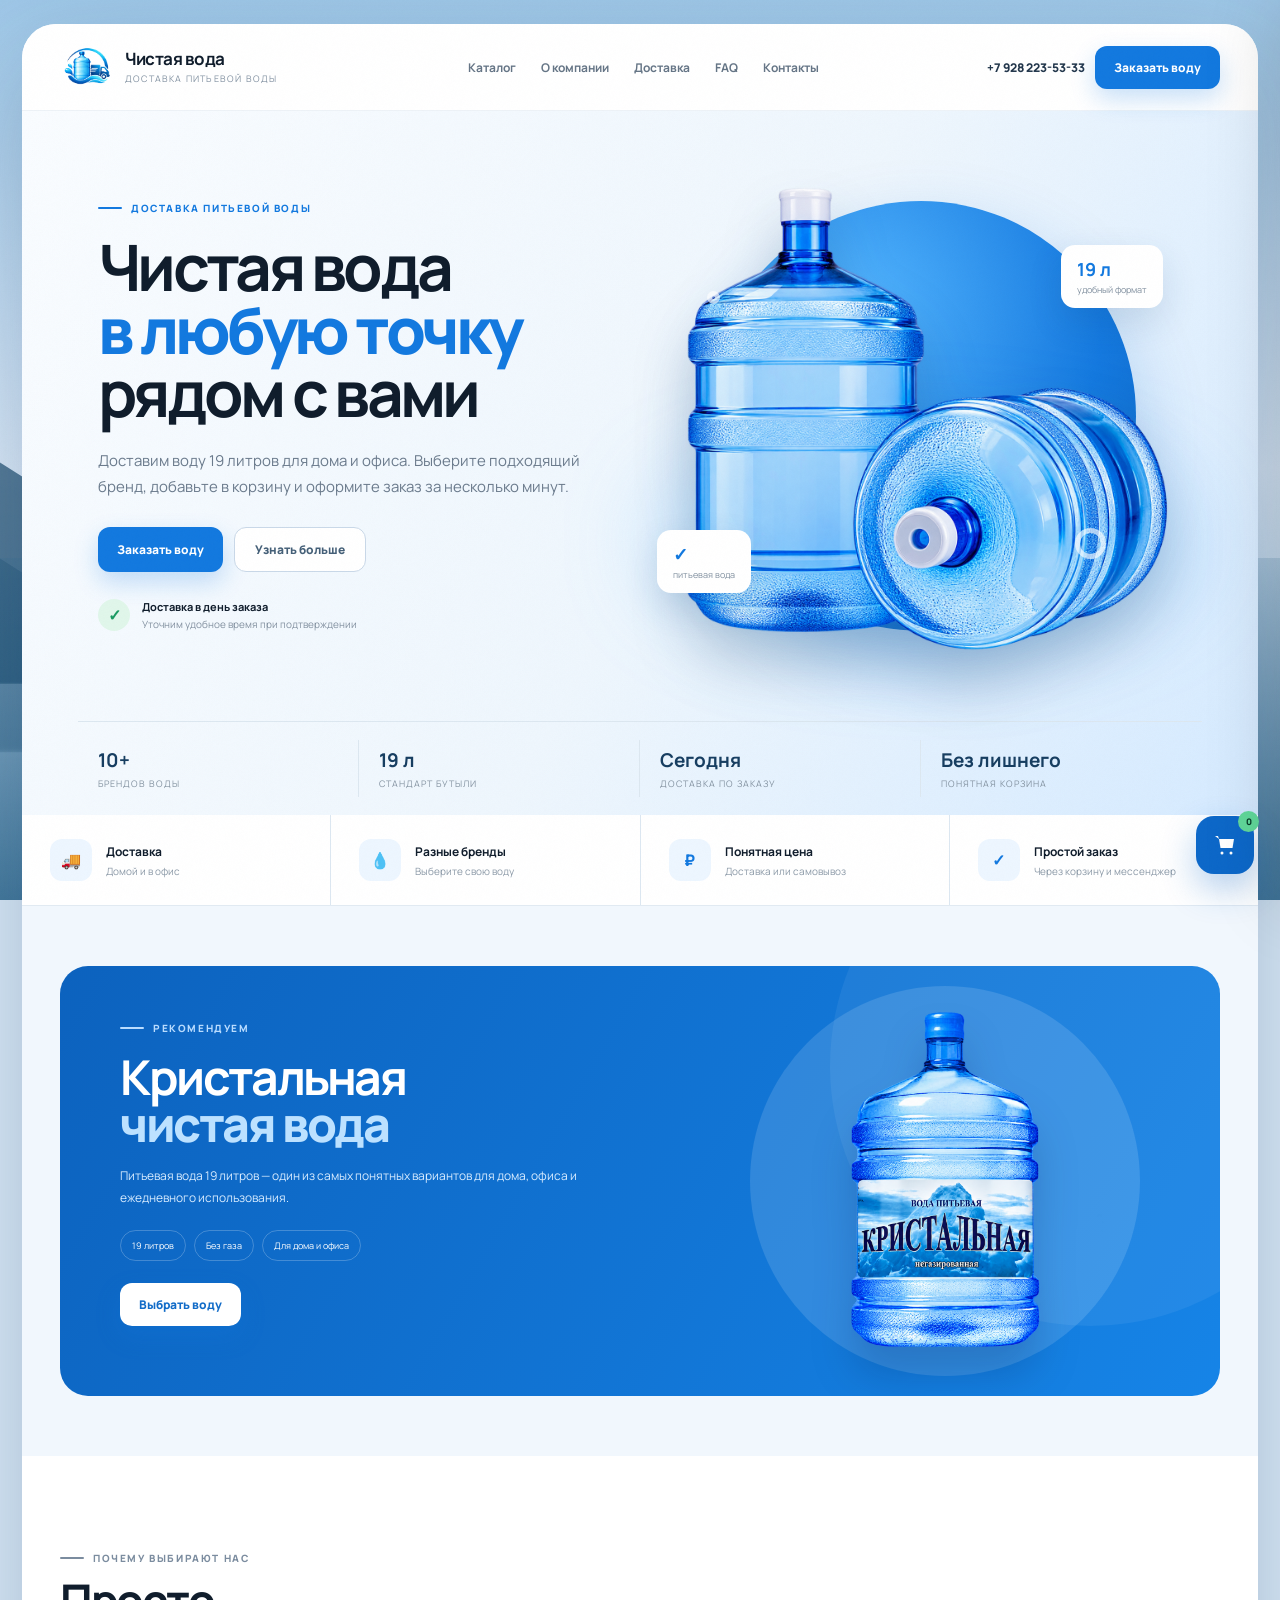
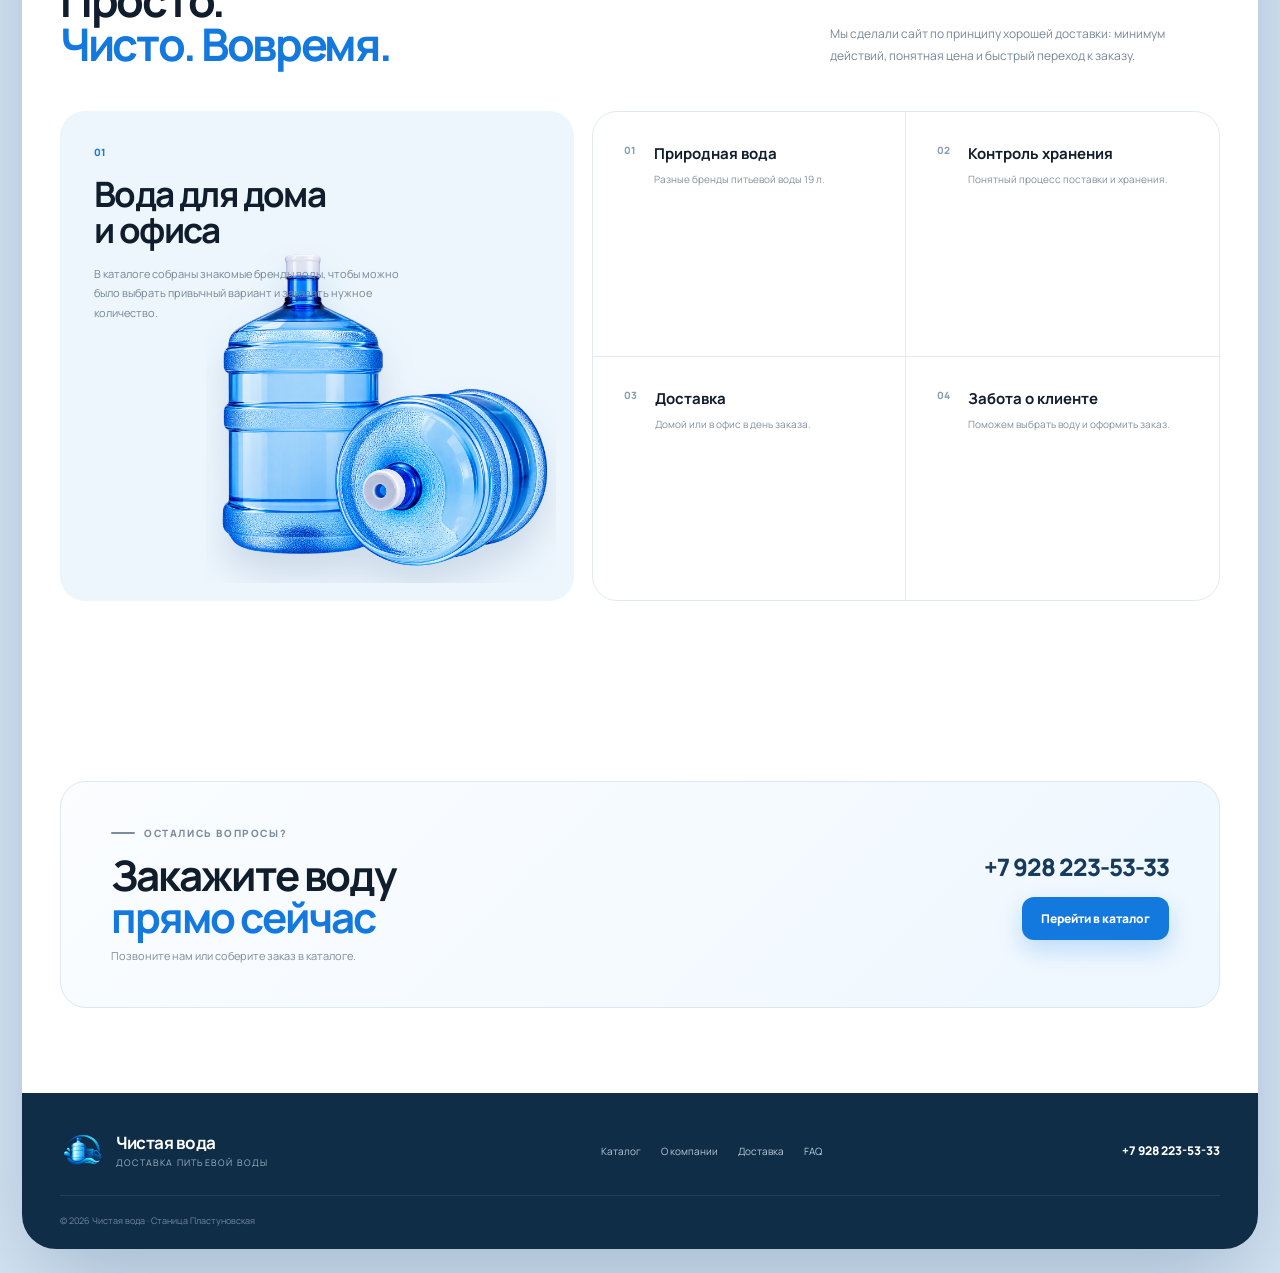
==== commit ea323d27: "Add files via upload" ====
--- a/index.html
+++ b/index.html
@@ -140,7 +140,6 @@
 </div>
 <div aria-label="Быстрые действия" class="mobile-actions">
 <a aria-label="Позвонить" class="call-fab" href="tel:+79282235333">☎</a>
-<button aria-label="Открыть корзину" class="cart-fab" id="cartFabMobile"><svg viewbox="0 0 24 24"><path d="M6 6h15l-1.5 9h-12z"></path><circle cx="9" cy="20" r="1.5"></circle><circle cx="18" cy="20" r="1.5"></circle><path d="M6 6L5 3H2"></path></svg><span class="fab-count" id="fabCountMobile">0</span></button>
 </div>
 <div class="order-success" id="orderSuccess">
 <div class="success-card"><div class="success-icon">✓</div><h3>Заказ отправлен</h3><p>Открылся WhatsApp с готовым сообщением. После отправки заказа можно сразу связаться с нами по телефону.</p><div class="success-actions"><a class="success-call" href="tel:+79282235333">Позвонить</a><button class="success-close" id="successClose" type="button">Вернуться на сайт</button></div></div>
--- a/styles.css
+++ b/styles.css
@@ -58,3 +58,26 @@
   .about-water{width:250px;height:250px;right:50%;transform:translateX(50%);bottom:8px}
   .route-animation{min-height:260px;padding:12px}
 }
+
+/* Анимированная иллюстрация: бутыль с помпой */
+.about-water{overflow:hidden!important;isolation:isolate}
+.about-water img{display:block;width:100%!important;height:100%!important;max-width:100%!important;max-height:100%!important;object-fit:contain!important;object-position:center!important}
+@media(max-width:800px){.about-water{width:min(100%,290px)!important;height:290px!important;right:12px!important;bottom:12px!important}}
+@media(max-width:520px){.about-water{width:250px!important;height:250px!important;right:50%!important;transform:translateX(50%)!important;bottom:8px!important}}
+
+
+/* CONTACTS — animated A→Б route map */
+.map-route-art{min-height:390px;display:flex;align-items:center;justify-content:center;padding:12px;overflow:hidden;position:relative}
+.route-map{width:100%;height:100%;max-width:620px;max-height:420px;display:block;filter:drop-shadow(0 24px 28px rgba(0,35,65,.14))}
+.map-road{fill:none;stroke:#fff;stroke-width:20;stroke-linecap:round;stroke-dasharray:12 15;opacity:.8}
+.map-road.thin{stroke-width:12;opacity:.52}.map-road.second{opacity:.38}
+.route-base{fill:none;stroke:rgba(6,59,82,.2);stroke-width:15;stroke-linecap:round;stroke-linejoin:round}
+.route-progress{fill:none;stroke:#c7ef5b;stroke-width:10;stroke-linecap:round;stroke-linejoin:round;stroke-dasharray:1;stroke-dashoffset:1;animation:drawRoute 4.8s ease-in-out infinite}
+.route-point circle{fill:#073b52;stroke:#fff;stroke-width:7}.route-point text{fill:#fff;font:800 20px Manrope,Arial;text-anchor:middle}
+.map-pin circle{fill:#fff;stroke:#073b52;stroke-width:4}.map-pin path{fill:#073b52}.map-label{font:800 13px Manrope,Arial;fill:#073b52;letter-spacing:.4px}
+.route-car{offset-path:path("M82 320 C132 275 160 205 232 213 C302 221 302 310 370 316 C435 322 430 155 520 116");offset-distance:0%;animation:driveRoute 4.8s ease-in-out infinite;fill:#073b52;stroke:#fff;stroke-width:4}
+.route-car text{font-size:18px;text-anchor:middle}
+@keyframes drawRoute{0%{stroke-dashoffset:1}12%{stroke-dashoffset:1}62%,88%{stroke-dashoffset:0}100%{stroke-dashoffset:1}}
+@keyframes driveRoute{0%{offset-distance:0%;opacity:0}10%{opacity:1}62%,88%{offset-distance:100%;opacity:1}100%{offset-distance:100%;opacity:0}}
+@media(max-width:800px){.map-route-art{min-height:320px;padding:6px}.route-map{max-height:330px}.map-label{font-size:11px}}
+@media(max-width:520px){.map-route-art{min-height:260px;padding:0}.route-map{max-height:270px}.route-car text{font-size:15px}.route-point text{font-size:17px}}
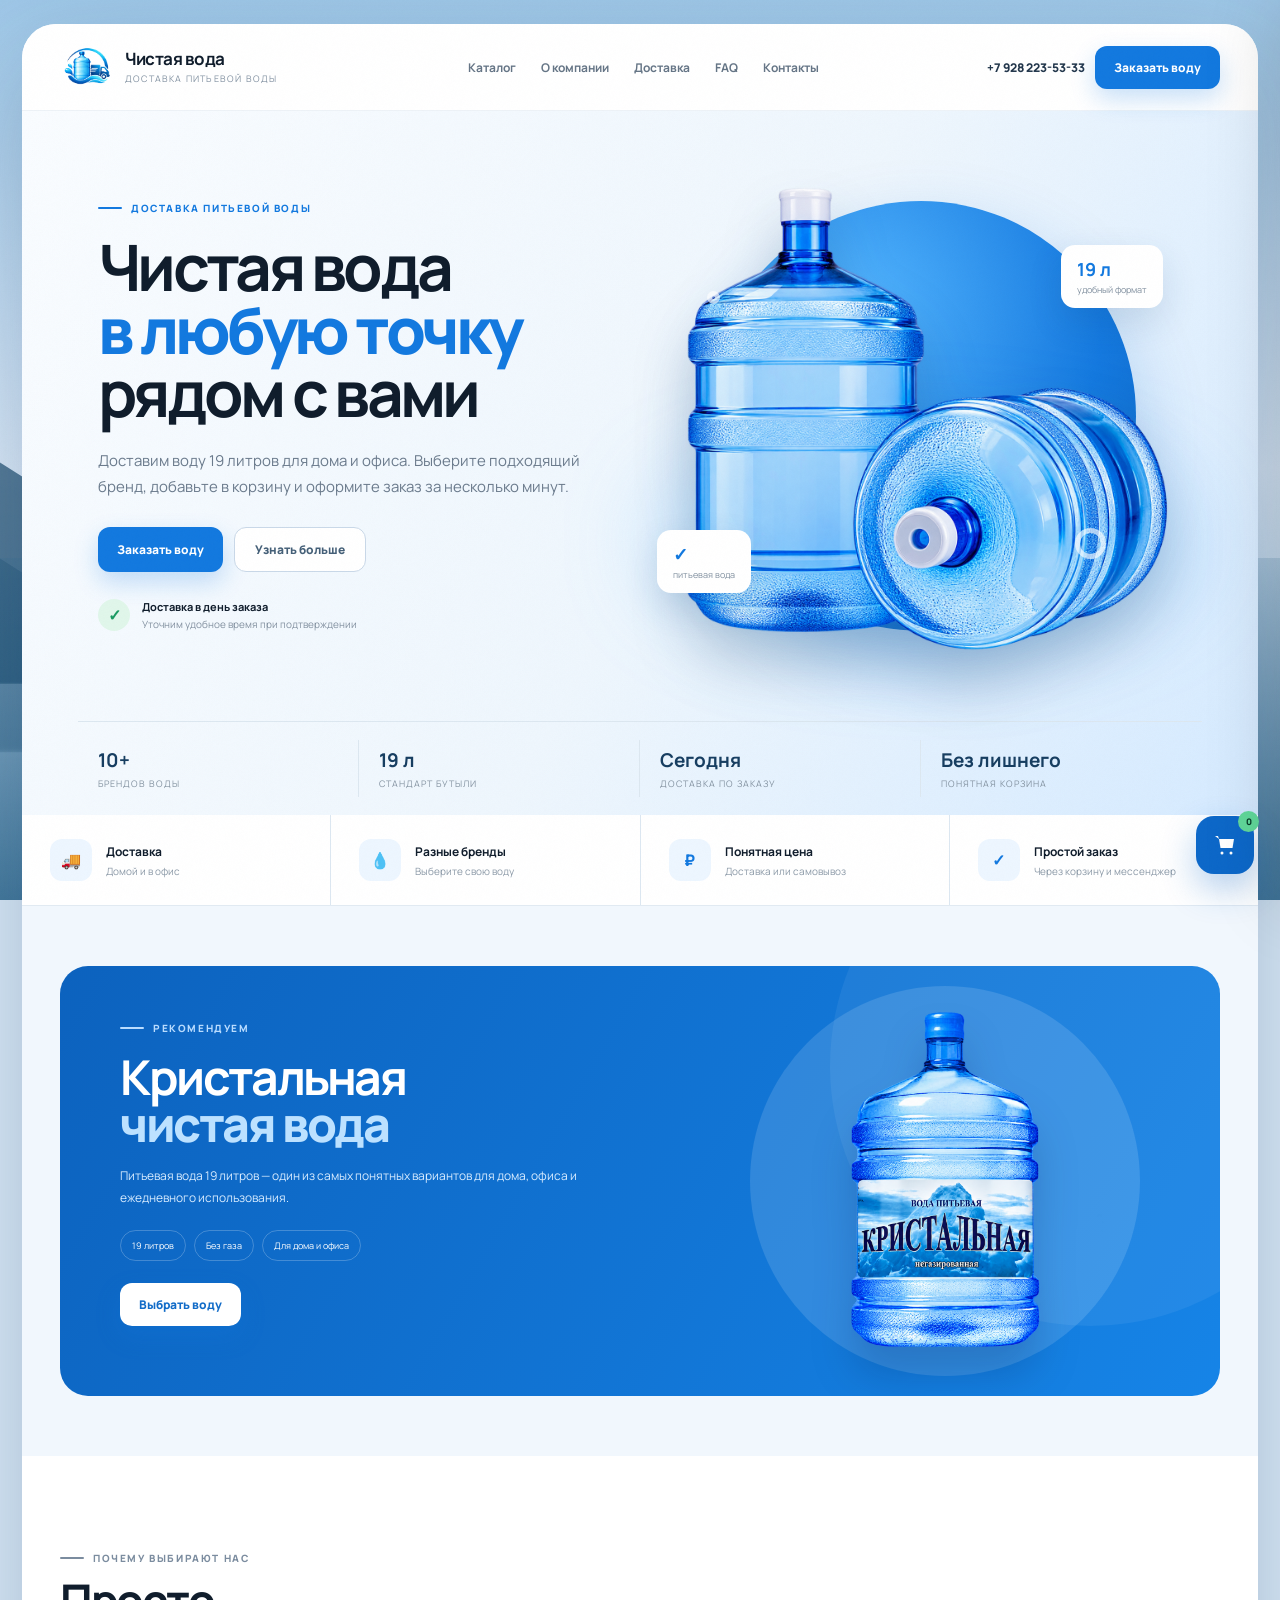
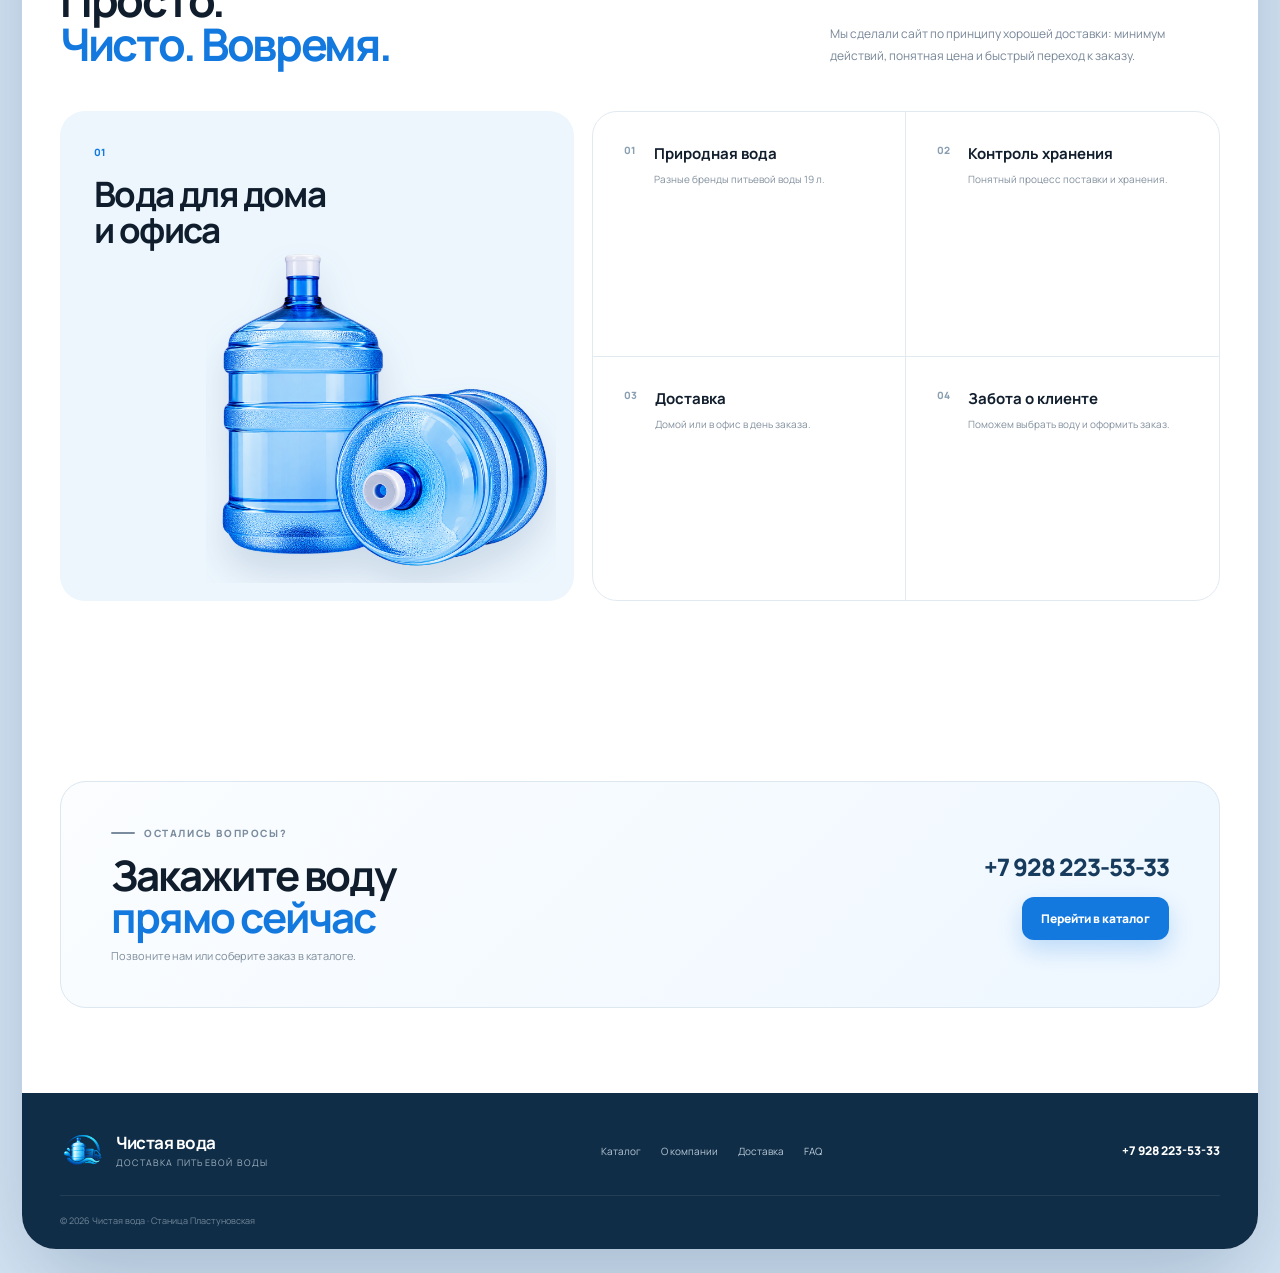
==== commit 1526f134: "Add files via upload" ====
--- a/index.html
+++ b/index.html
@@ -80,7 +80,6 @@
 <div class="about-main">
 <div class="about-number">01</div>
 <h3>Вода для дома<br/>и офиса</h3>
-<p>В каталоге собраны знакомые бренды воды, чтобы можно было выбрать привычный вариант и заказать нужное количество.</p>
 <div class="about-water">
 <img alt="" src="assets/bottles.png"/>
 </div>
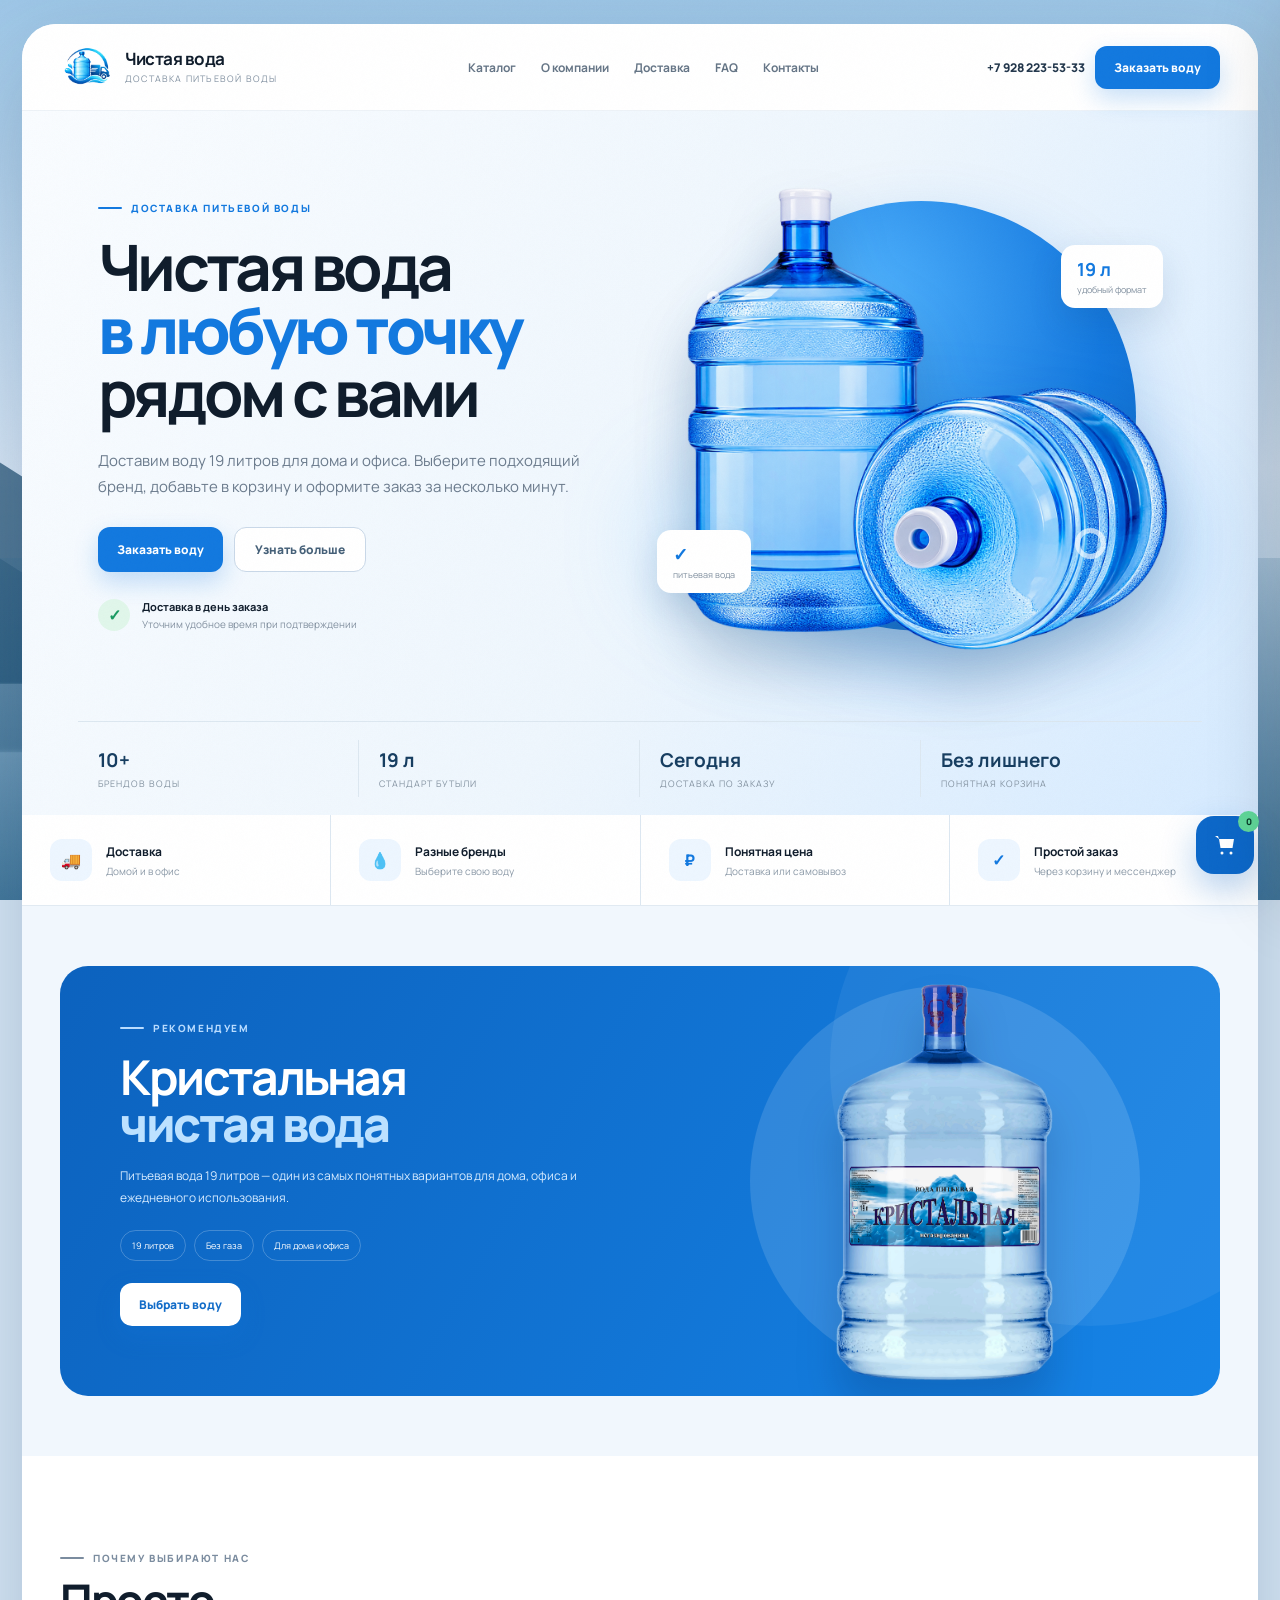
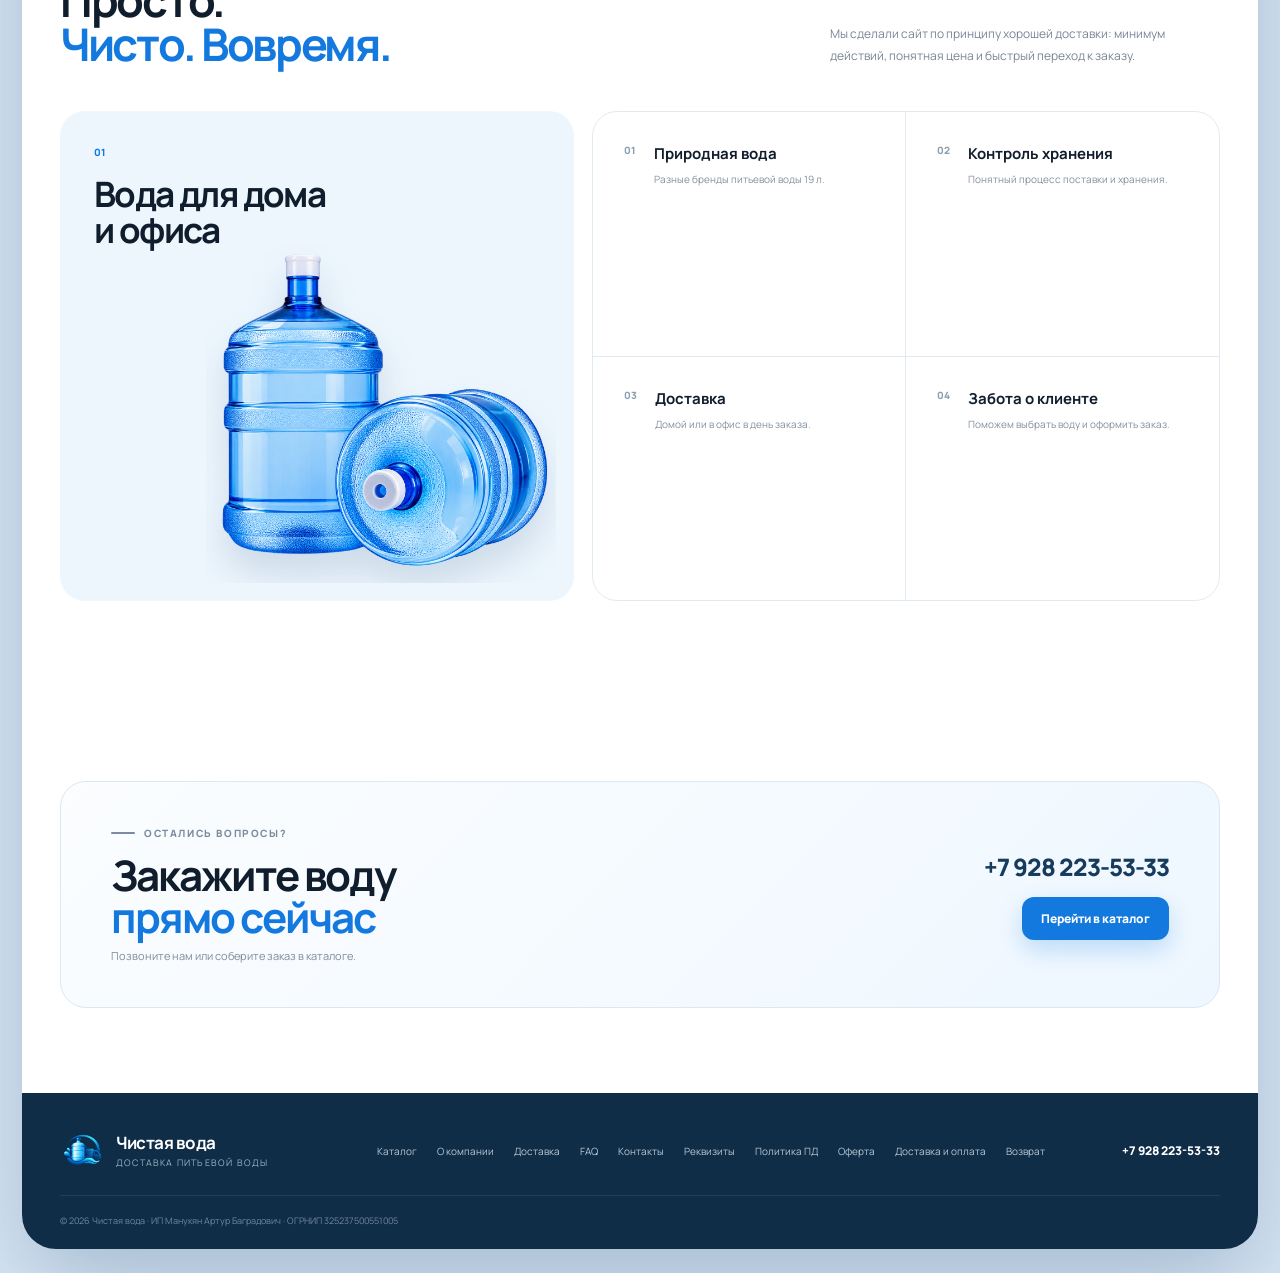
==== commit 8bba08ca: "Add files via upload" ====
--- a/index.html
+++ b/index.html
@@ -1,4 +1,4 @@
-<!doctype html><html lang="ru"><head><meta charset="utf-8"><meta name="viewport" content="width=device-width,initial-scale=1,viewport-fit=cover"><meta name="theme-color" content="#1379df"><meta name="description" content="Доставка питьевой воды 19 литров домой и в офис."><title>Чистая вода — доставка воды 19 л</title><link rel="icon" href="assets/logo.png"><link rel="manifest" href="manifest.json"><link rel="stylesheet" href="styles.css"></head><body><div class="page-bg" aria-hidden="true"><div class="mountain m1"></div><div class="mountain m2"></div><div class="mountain m3"></div><div class="lake"></div></div><div class="noise" aria-hidden="true"></div><div class="site-shell"><nav class="nav">
+﻿<!doctype html><html lang="ru"><head><meta charset="utf-8"><meta name="viewport" content="width=device-width,initial-scale=1,viewport-fit=cover"><meta name="theme-color" content="#1379df"><meta name="description" content="Доставка питьевой воды 19 литров домой и в офис."><title>Чистая вода — доставка воды 19 л</title><link rel="icon" href="assets/logo.png"><link rel="manifest" href="manifest.json"><link rel="stylesheet" href="styles.css"></head><body><div class="page-bg" aria-hidden="true"><div class="mountain m1"></div><div class="mountain m2"></div><div class="mountain m3"></div><div class="lake"></div></div><div class="noise" aria-hidden="true"></div><div class="site-shell"><nav class="nav">
 <div class="container nav-inner">
 <a class="logo" href="#">
 <img alt="Чистая вода" height="54" src="assets/logo.png" width="54"/>
@@ -99,11 +99,11 @@
 </div>
 </section><footer>
 <div class="container footer-inner">
-<a class="logo footer-logo" href="#"><img alt="" src="assets/logo.png"/><span class="logo-text"><b>Чистая вода</b><small>доставка питьевой воды</small></span></a>
-<div class="footer-links"><a href="catalog.html">Каталог</a><a href="about.html">О компании</a><a href="delivery.html">Доставка</a><a href="faq.html">FAQ</a></div>
+<a class="logo footer-logo" href="index.html"><img alt="" src="assets/logo.png"/><span class="logo-text"><b>Чистая вода</b><small>доставка питьевой воды</small></span></a>
+<div class="footer-links"><a href="catalog.html">Каталог</a><a href="about.html">О компании</a><a href="delivery.html">Доставка</a><a href="faq.html">FAQ</a><a href="contacts.html">Контакты</a><a href="requisites.html">Реквизиты</a><a href="privacy.html">Политика ПД</a><a href="offer.html">Оферта</a><a href="delivery-payment.html">Доставка и оплата</a><a href="returns.html">Возврат</a></div>
 <a class="footer-phone" href="tel:+79282235333">+7 928 223-53-33</a>
 </div>
-<div class="container copyright">© 2026 Чистая вода · Станица Пластуновская</div>
+<div class="container copyright">© 2026 Чистая вода · ИП Манукян Артур Баградович · ОГРНИП 325237500551005</div>
 </footer></div><button aria-label="Открыть корзину" class="cart-fab" id="cartFab">
 <svg viewbox="0 0 24 24"><path d="M6 6h15l-1.5 9h-12z"></path><circle cx="9" cy="20" r="1.5"></circle><circle cx="18" cy="20" r="1.5"></circle><path d="M6 6L5 3H2"></path></svg>
 <span class="fab-count" id="fabCount">0</span>
@@ -125,9 +125,13 @@
 <div class="order-field"><label for="orderName">Ваше имя</label><input autocomplete="name" id="orderName" placeholder="Как к вам обращаться" type="text"/></div>
 <div class="order-field"><label for="orderAddress">Адрес доставки</label><input autocomplete="street-address" id="orderAddress" placeholder="Улица, дом, квартира" type="text"/></div>
 <div class="order-field"><label for="orderDate">Дата доставки</label><input id="orderDate" type="date"/></div>
-<div class="order-field"><label for="orderPayment">Способ оплаты</label><select id="orderPayment"><option value="">Выберите способ</option><option value="Наличными при получении">Наличными при получении</option><option value="Переводом">Переводом</option></select></div>
+<div class="order-field"><label for="orderPayment">Способ оплаты</label><select id="orderPayment"><option value="">Выберите способ</option><option value="Наличными при получении">Наличными при получении</option><option value="Безналичный перевод / СБП">Безналичный перевод / СБП</option></select></div>
 <div class="order-field order-phone-wrap"><label for="orderPhone">Номер телефона</label><input autocomplete="tel" id="orderPhone" inputmode="tel" maxlength="18" placeholder="+7 (___) ___-__-__" type="tel"/><div class="phone-hint">Формат: +7 (999) 123-45-67</div></div>
 <div class="order-field"><label for="orderComment">Комментарий <span>(необязательно)</span></label><input id="orderComment" placeholder="Ваш комментарий" type="text"/></div>
+<div class="legal-consents">
+<label><input id="personalConsent" type="checkbox"> <span>Я согласен на обработку персональных данных и ознакомился с <a href="privacy.html" target="_blank" rel="noopener">Политикой обработки персональных данных</a>.</span></label>
+<label><input id="offerConsent" type="checkbox"> <span>Я ознакомился с <a href="offer.html" target="_blank" rel="noopener">Публичной офертой</a> и условиями заказа.</span></label>
+</div>
 </div>
 <div class="messenger-row">
 <a class="msg-btn msg-wa" href="#" id="waOrder" rel="noopener" target="_blank">WhatsApp</a>
@@ -141,6 +145,6 @@
 <a aria-label="Позвонить" class="call-fab" href="tel:+79282235333">☎</a>
 </div>
 <div class="order-success" id="orderSuccess">
-<div class="success-card"><div class="success-icon">✓</div><h3>Заказ отправлен</h3><p>Открылся WhatsApp с готовым сообщением. После отправки заказа можно сразу связаться с нами по телефону.</p><div class="success-actions"><a class="success-call" href="tel:+79282235333">Позвонить</a><button class="success-close" id="successClose" type="button">Вернуться на сайт</button></div></div>
+<div class="success-card"><div class="success-icon">✓</div><h3>Заказ подготовлен</h3><p id="successText">Откроется выбранный мессенджер с готовым сообщением. Номер заказа сохранён — ИП Манукян А.Б. свяжется с вами для подтверждения условий доставки.</p><div class="success-actions"><a class="success-call" href="tel:+79282235333">Позвонить</a><button class="success-close" id="successClose" type="button">Вернуться на сайт</button></div></div>
 </div>
 <div aria-hidden="true" class="splash" id="splash"><div class="splash-inner"><img alt="" class="splash-logo" src="assets/logo.png"/><b>Чистая вода</b><span>доставка 19 л</span></div></div><div id="toast" role="alert"></div><script src="app.js"></script></body></html>
--- a/styles.css
+++ b/styles.css
@@ -81,3 +81,6 @@
 @keyframes driveRoute{0%{offset-distance:0%;opacity:0}10%{opacity:1}62%,88%{offset-distance:100%;opacity:1}100%{offset-distance:100%;opacity:0}}
 @media(max-width:800px){.map-route-art{min-height:320px;padding:6px}.route-map{max-height:330px}.map-label{font-size:11px}}
 @media(max-width:520px){.map-route-art{min-height:260px;padding:0}.route-map{max-height:270px}.route-car text{font-size:15px}.route-point text{font-size:17px}}
+
+/* Legal information */
+.legal-page{background:linear-gradient(120deg,#f9fcff,#edf6ff);padding:65px 0 90px;min-height:65vh}.legal-wrap{max-width:920px}.legal-wrap h1{font-size:clamp(38px,5vw,62px);letter-spacing:-2.5px;line-height:1.05;margin:14px 0 30px}.legal-card{background:#fff;border:1px solid #dfe9f2;border-radius:22px;padding:34px 38px;box-shadow:0 12px 35px rgba(24,73,112,.06)}.legal-card h2{font-size:20px;color:#173b5d;margin:28px 0 10px}.legal-card h2:first-of-type{margin-top:0}.legal-card h3{font-size:16px;color:#173b5d;margin:22px 0 8px}.legal-card p,.legal-card li{font-size:12px;line-height:1.8;color:#637487}.legal-card ul{padding-left:20px}.legal-card a{color:var(--blue);font-weight:700}.requisites{display:grid;grid-template-columns:240px 1fr;gap:0;border-top:1px solid #e7eef4}.requisites dt,.requisites dd{padding:12px 0;border-bottom:1px solid #e7eef4;font-size:12px;line-height:1.5}.requisites dt{color:#7a8b9a;font-weight:800}.requisites dd{margin:0;color:#243d54}.legal-note{padding:13px 15px;background:#f3f8fc;border-radius:10px;font-size:10px!important}.legal-consents{display:grid;gap:10px;margin-top:14px;padding:12px 13px;background:#f5f9fc;border-radius:12px}.legal-consents label{display:flex;align-items:flex-start;gap:8px;font-size:9px;line-height:1.55;color:#657789;cursor:pointer}.legal-consents input{margin-top:2px;accent-color:var(--blue)}.legal-consents a{color:var(--blue);text-decoration:underline}@media(max-width:700px){.legal-card{padding:24px 20px}.requisites{grid-template-columns:1fr}.requisites dt{padding-bottom:3px;border-bottom:0}.requisites dd{padding-top:3px}.footer-links{flex-wrap:wrap}}
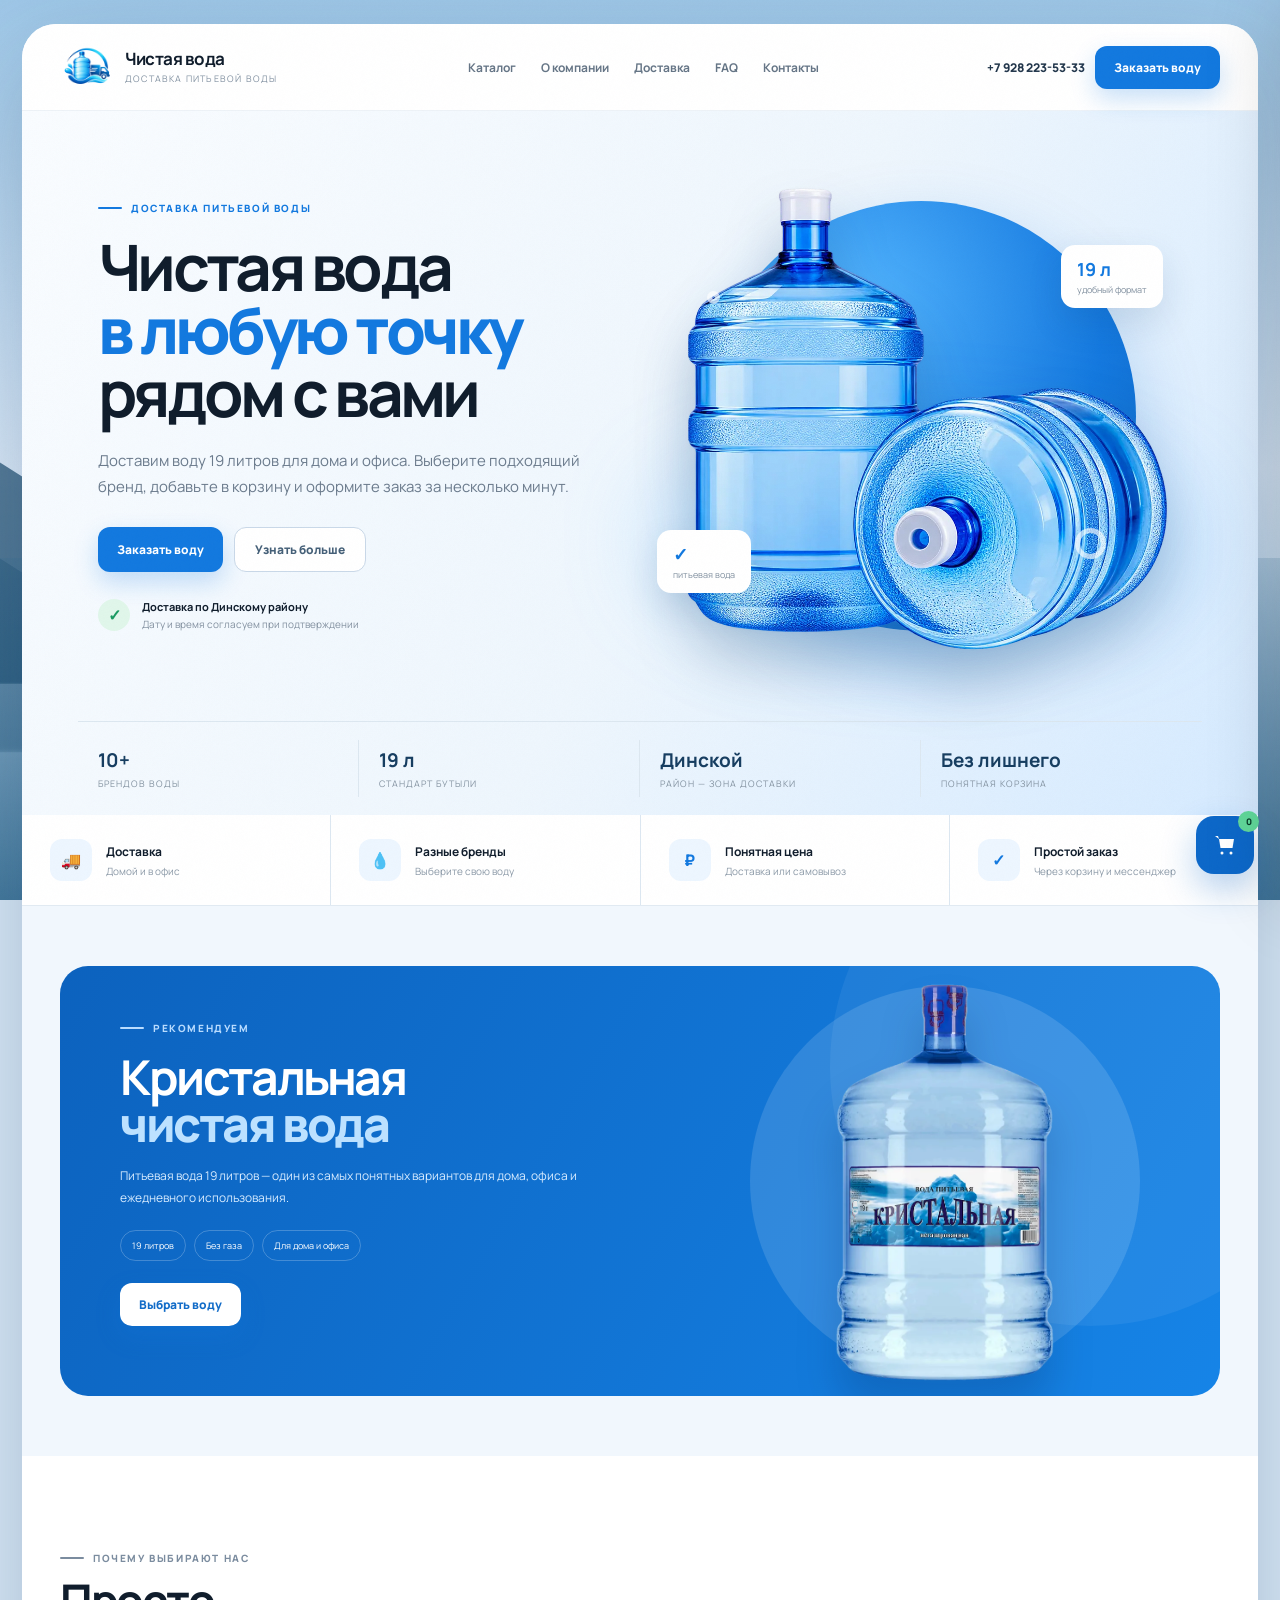
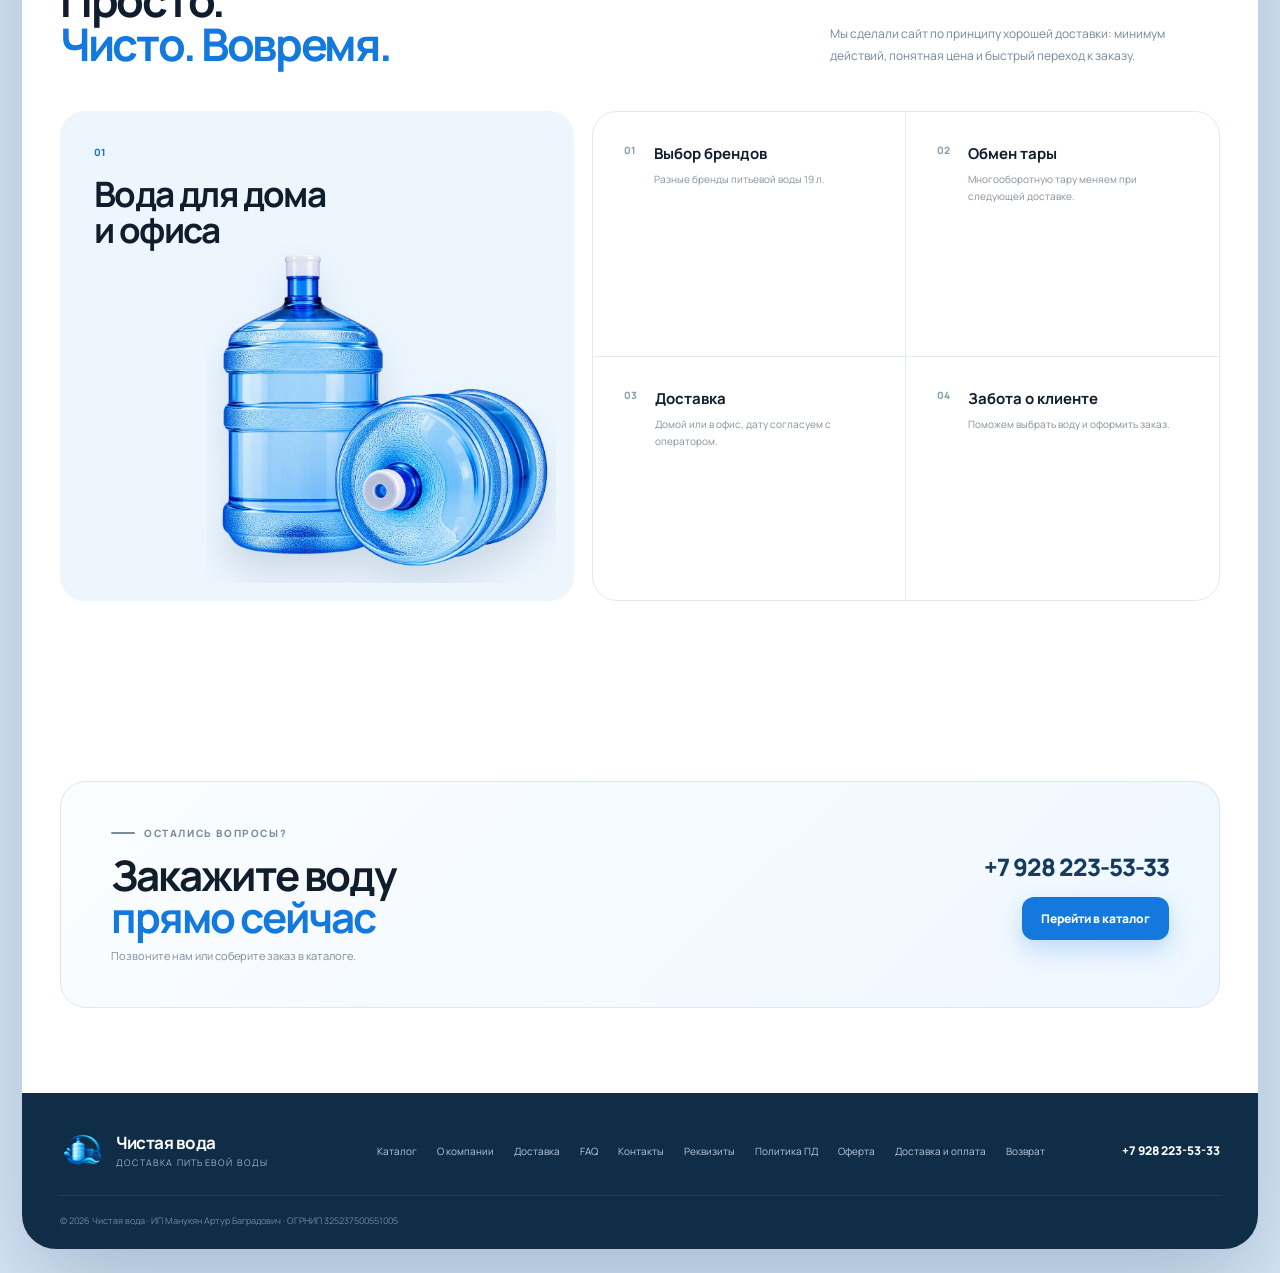
==== commit deca6b6b: "Add files via upload" ====
--- a/index.html
+++ b/index.html
@@ -1,6 +1,6 @@
-﻿<!doctype html><html lang="ru"><head><meta charset="utf-8"><meta name="viewport" content="width=device-width,initial-scale=1,viewport-fit=cover"><meta name="theme-color" content="#1379df"><meta name="description" content="Доставка питьевой воды 19 литров домой и в офис."><title>Чистая вода — доставка воды 19 л</title><link rel="icon" href="assets/logo.png"><link rel="manifest" href="manifest.json"><link rel="stylesheet" href="styles.css"></head><body><div class="page-bg" aria-hidden="true"><div class="mountain m1"></div><div class="mountain m2"></div><div class="mountain m3"></div><div class="lake"></div></div><div class="noise" aria-hidden="true"></div><div class="site-shell"><nav class="nav">
+<!doctype html><html lang="ru"><head><meta charset="utf-8"><meta name="viewport" content="width=device-width,initial-scale=1,viewport-fit=cover"><meta name="theme-color" content="#1379df"><meta name="description" content="Доставка питьевой воды 19 литров домой и в офис."><title>Чистая вода — доставка воды 19 л</title><link rel="icon" type="image/png" href="assets/icon-192.png"><link rel="manifest" href="manifest.json"><link rel="canonical" href="https://xn----7sbbhku9buj1cwf.site/"><meta property="og:type" content="website"><meta property="og:locale" content="ru_RU"><meta property="og:site_name" content="Чистая вода"><meta property="og:title" content="Чистая вода — доставка воды 19 л"><meta property="og:description" content="Доставка питьевой воды 19 литров домой и в офис."><meta property="og:url" content="https://xn----7sbbhku9buj1cwf.site/"><meta property="og:image" content="https://xn----7sbbhku9buj1cwf.site/assets/bottles.webp"><link rel="apple-touch-icon" href="assets/icon-192.png"><link rel="stylesheet" href="styles.css"><script type="application/ld+json">{"@context":"https://schema.org","@type":"LocalBusiness","name":"Чистая вода","description":"Доставка питьевой воды 19 л","telephone":"+7 928 223-53-33","email":"internet.list@internet.ru","url":"https://xn----7sbbhku9buj1cwf.site/","address":{"@type":"PostalAddress","addressCountry":"RU","addressRegion":"Краснодарский край","addressLocality":"станица Пластуновская","streetAddress":"ул. Красная, д. 250"},"areaServed":"Динской район"}</script></head><body><div class="page-bg" aria-hidden="true"><div class="mountain m1"></div><div class="mountain m2"></div><div class="mountain m3"></div><div class="lake"></div></div><div class="noise" aria-hidden="true"></div><div class="site-shell"><nav class="nav">
 <div class="container nav-inner">
-<a class="logo" href="#">
+<a class="logo" href="index.html">
 <img alt="Чистая вода" height="54" src="assets/logo.png" width="54"/>
 <span class="logo-text"><b>Чистая вода</b><small>доставка питьевой воды</small></span>
 </a>
@@ -31,13 +31,13 @@
 </div>
 <div class="hero-note">
 <span class="note-icon">✓</span>
-<span><b>Доставка в день заказа</b><small>Уточним удобное время при подтверждении</small></span>
+<span><b>Доставка по Динскому району</b><small>Дату и время согласуем при подтверждении</small></span>
 </div>
 </div>
 <div class="hero-visual">
 <div class="blue-disc"></div>
 <div class="hero-glow"></div>
-<img alt="Бутыли питьевой воды 19 литров" class="hero-bottle" src="assets/bottles.png"/>
+<img alt="Бутыли питьевой воды 19 литров" class="hero-bottle" src="assets/bottles.webp"/>
 <div class="callout c1"><b>19 л</b><span>удобный формат</span></div>
 <div class="callout c2"><b>✓</b><span>питьевая вода</span></div>
 <div class="bubble b1"></div><div class="bubble b2"></div><div class="bubble b3"></div>
@@ -46,7 +46,7 @@
 <div class="hero-bottom">
 <div><b>10+</b><span>брендов воды</span></div>
 <div><b>19 л</b><span>стандарт бутыли</span></div>
-<div><b>Сегодня</b><span>доставка по заказу</span></div>
+<div><b>Динской</b><span>район — зона доставки</span></div>
 <div><b>Без лишнего</b><span>понятная корзина</span></div>
 </div>
 </header><section aria-label="Преимущества" class="quick-benefits">
@@ -66,7 +66,7 @@
 </div>
 <div class="featured-visual">
 <div class="featured-circle"></div>
-<img alt="Кристальная вода 19 литров" src="assets/water/kristalnaya.png"/>
+<img alt="Кристальная вода 19 литров" src="assets/water/kristalnaya.webp"/>
 </div>
 </div>
 </div>
@@ -81,13 +81,13 @@
 <div class="about-number">01</div>
 <h3>Вода для дома<br/>и офиса</h3>
 <div class="about-water">
-<img alt="" src="assets/bottles.png"/>
+<img alt="" src="assets/bottles.webp"/>
 </div>
 </div>
 <div class="about-items">
-<article><span>01</span><div><h3>Природная вода</h3><p>Разные бренды питьевой воды 19 л.</p></div></article>
-<article><span>02</span><div><h3>Контроль хранения</h3><p>Понятный процесс поставки и хранения.</p></div></article>
-<article><span>03</span><div><h3>Доставка</h3><p>Домой или в офис в день заказа.</p></div></article>
+<article><span>01</span><div><h3>Выбор брендов</h3><p>Разные бренды питьевой воды 19 л.</p></div></article>
+<article><span>02</span><div><h3>Обмен тары</h3><p>Многооборотную тару меняем при следующей доставке.</p></div></article>
+<article><span>03</span><div><h3>Доставка</h3><p>Домой или в офис, дату согласуем с оператором.</p></div></article>
 <article><span>04</span><div><h3>Забота о клиенте</h3><p>Поможем выбрать воду и оформить заказ.</p></div></article>
 </div>
 </div>
@@ -134,10 +134,12 @@
 </div>
 </div>
 <div class="messenger-row">
+<a class="msg-btn msg-max" href="#" id="maxOrder" rel="noopener" target="_blank">MAX</a>
 <a class="msg-btn msg-wa" href="#" id="waOrder" rel="noopener" target="_blank">WhatsApp</a>
 <a class="msg-btn msg-tg" href="#" id="tgOrder" rel="noopener" target="_blank">Telegram</a>
-<a class="msg-btn msg-max" href="#" id="maxOrder" rel="noopener" target="_blank">MAX</a>
+<a class="msg-btn msg-call" href="tel:+79282235333">Позвонить</a>
 </div>
+<p class="msg-note">WhatsApp и Telegram в России могут работать нестабильно. Если мессенджер не открывается, отправьте заказ через MAX или позвоните нам.</p>
 </div>
 </div>
 </div>
--- a/styles.css
+++ b/styles.css
@@ -84,3 +84,5 @@
 
 /* Legal information */
 .legal-page{background:linear-gradient(120deg,#f9fcff,#edf6ff);padding:65px 0 90px;min-height:65vh}.legal-wrap{max-width:920px}.legal-wrap h1{font-size:clamp(38px,5vw,62px);letter-spacing:-2.5px;line-height:1.05;margin:14px 0 30px}.legal-card{background:#fff;border:1px solid #dfe9f2;border-radius:22px;padding:34px 38px;box-shadow:0 12px 35px rgba(24,73,112,.06)}.legal-card h2{font-size:20px;color:#173b5d;margin:28px 0 10px}.legal-card h2:first-of-type{margin-top:0}.legal-card h3{font-size:16px;color:#173b5d;margin:22px 0 8px}.legal-card p,.legal-card li{font-size:12px;line-height:1.8;color:#637487}.legal-card ul{padding-left:20px}.legal-card a{color:var(--blue);font-weight:700}.requisites{display:grid;grid-template-columns:240px 1fr;gap:0;border-top:1px solid #e7eef4}.requisites dt,.requisites dd{padding:12px 0;border-bottom:1px solid #e7eef4;font-size:12px;line-height:1.5}.requisites dt{color:#7a8b9a;font-weight:800}.requisites dd{margin:0;color:#243d54}.legal-note{padding:13px 15px;background:#f3f8fc;border-radius:10px;font-size:10px!important}.legal-consents{display:grid;gap:10px;margin-top:14px;padding:12px 13px;background:#f5f9fc;border-radius:12px}.legal-consents label{display:flex;align-items:flex-start;gap:8px;font-size:9px;line-height:1.55;color:#657789;cursor:pointer}.legal-consents input{margin-top:2px;accent-color:var(--blue)}.legal-consents a{color:var(--blue);text-decoration:underline}@media(max-width:700px){.legal-card{padding:24px 20px}.requisites{grid-template-columns:1fr}.requisites dt{padding-bottom:3px;border-bottom:0}.requisites dd{padding-top:3px}.footer-links{flex-wrap:wrap}}
+
+.messenger-row{grid-template-columns:repeat(2,1fr)}.msg-call{background:#0d68c9}.msg-note{font-size:9px;line-height:1.55;color:#7a8b9a;margin-top:10px}
